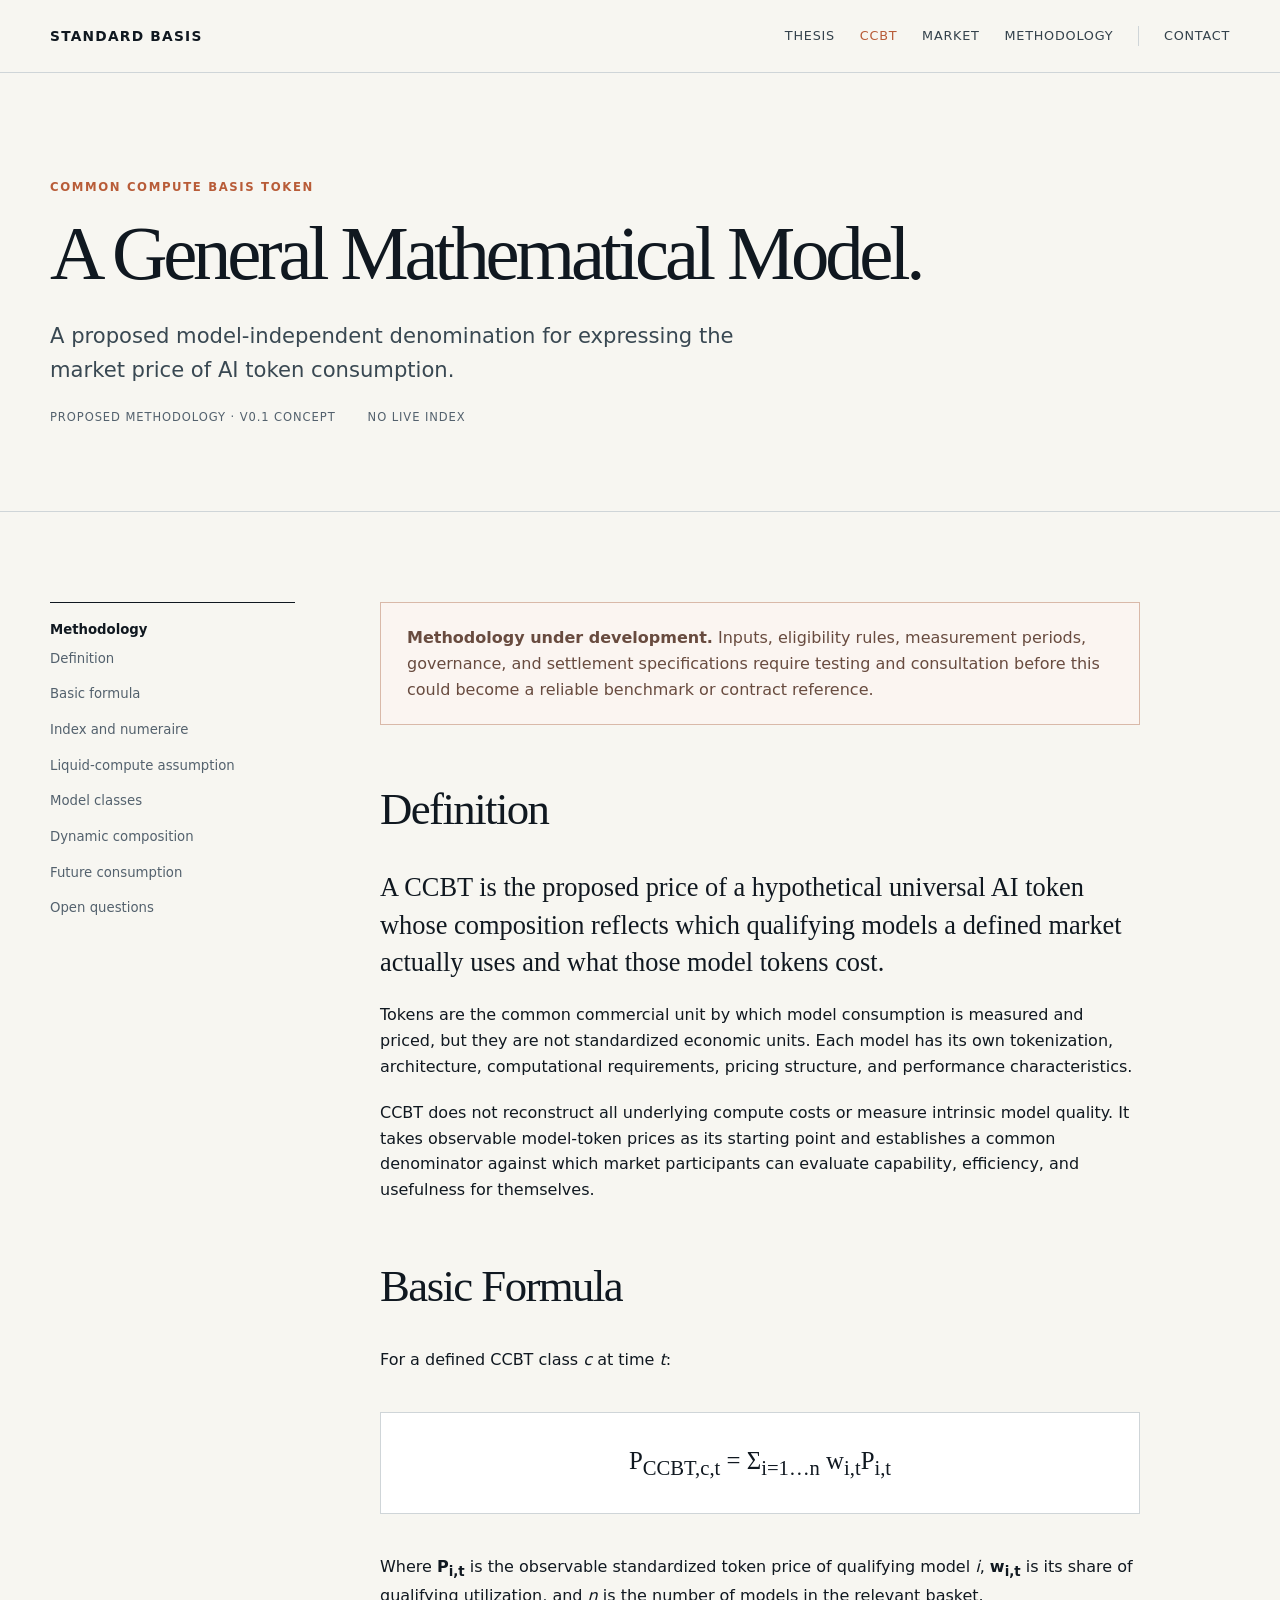
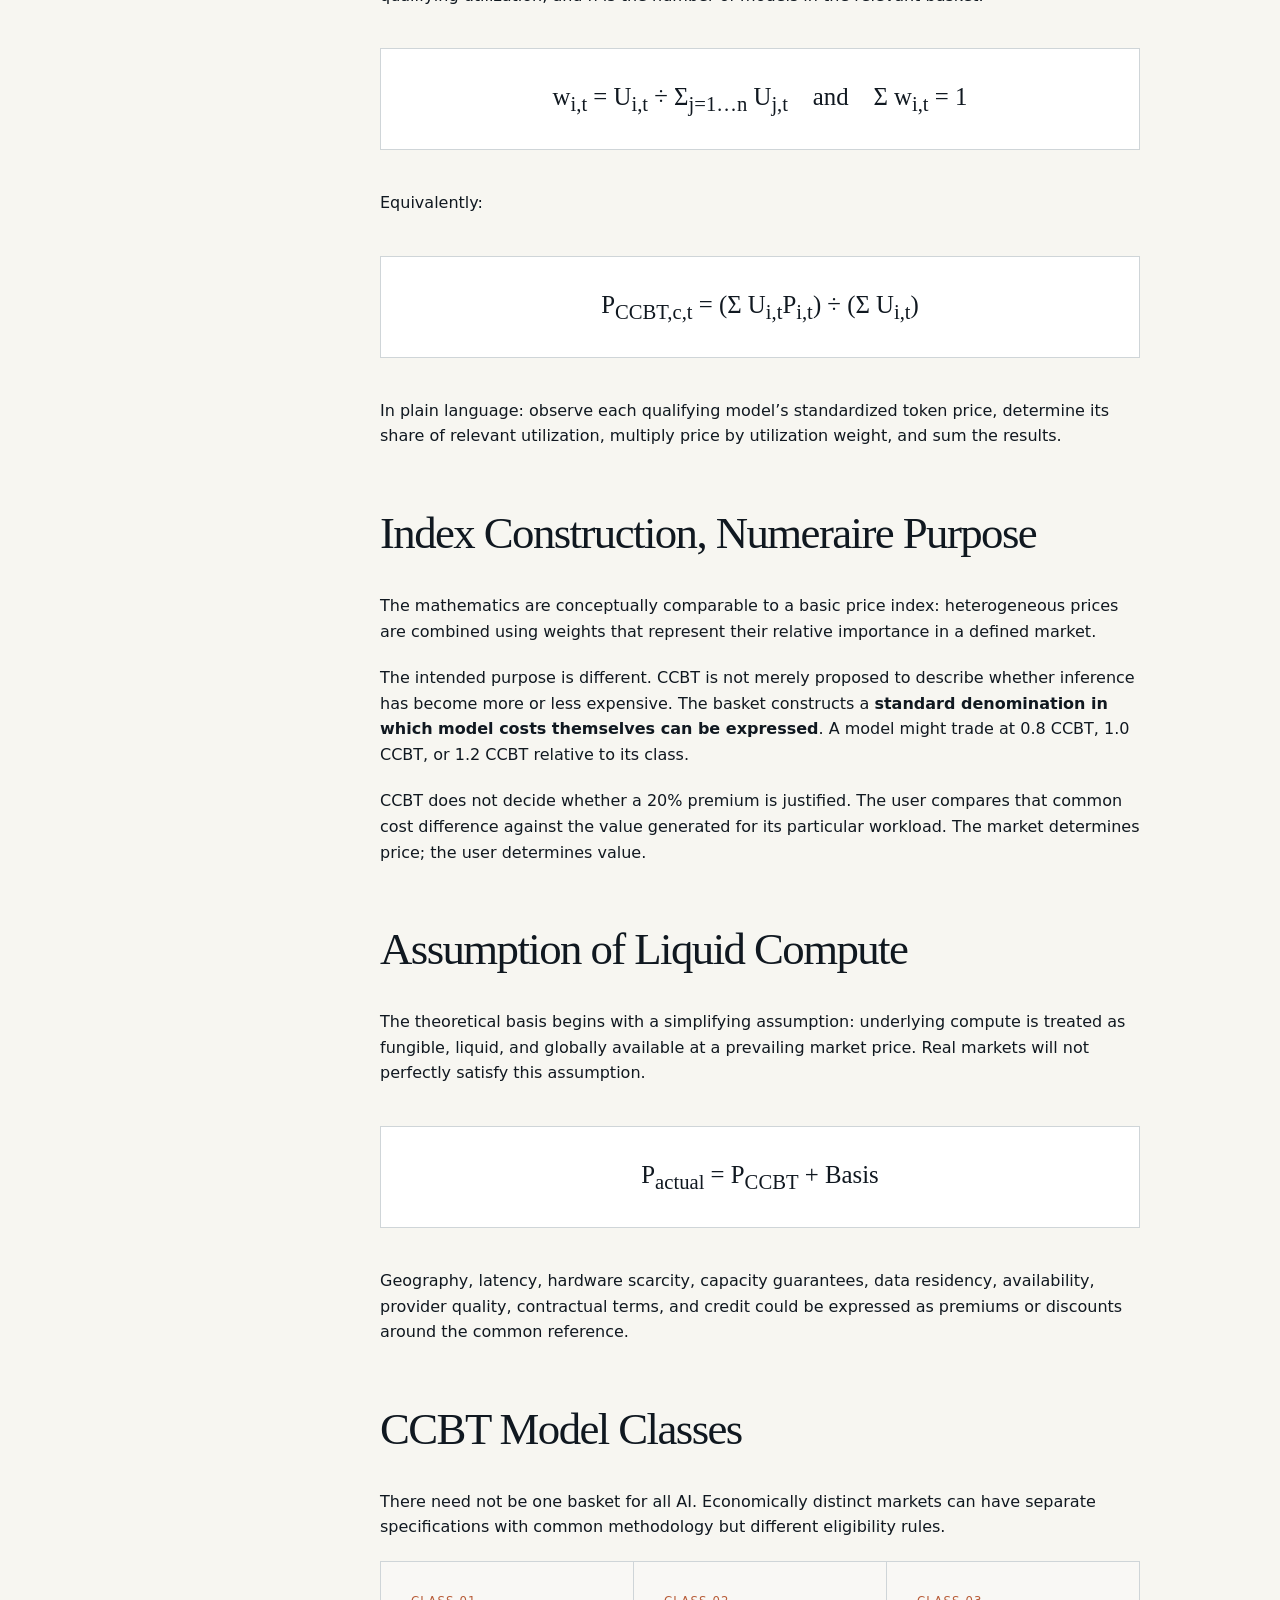
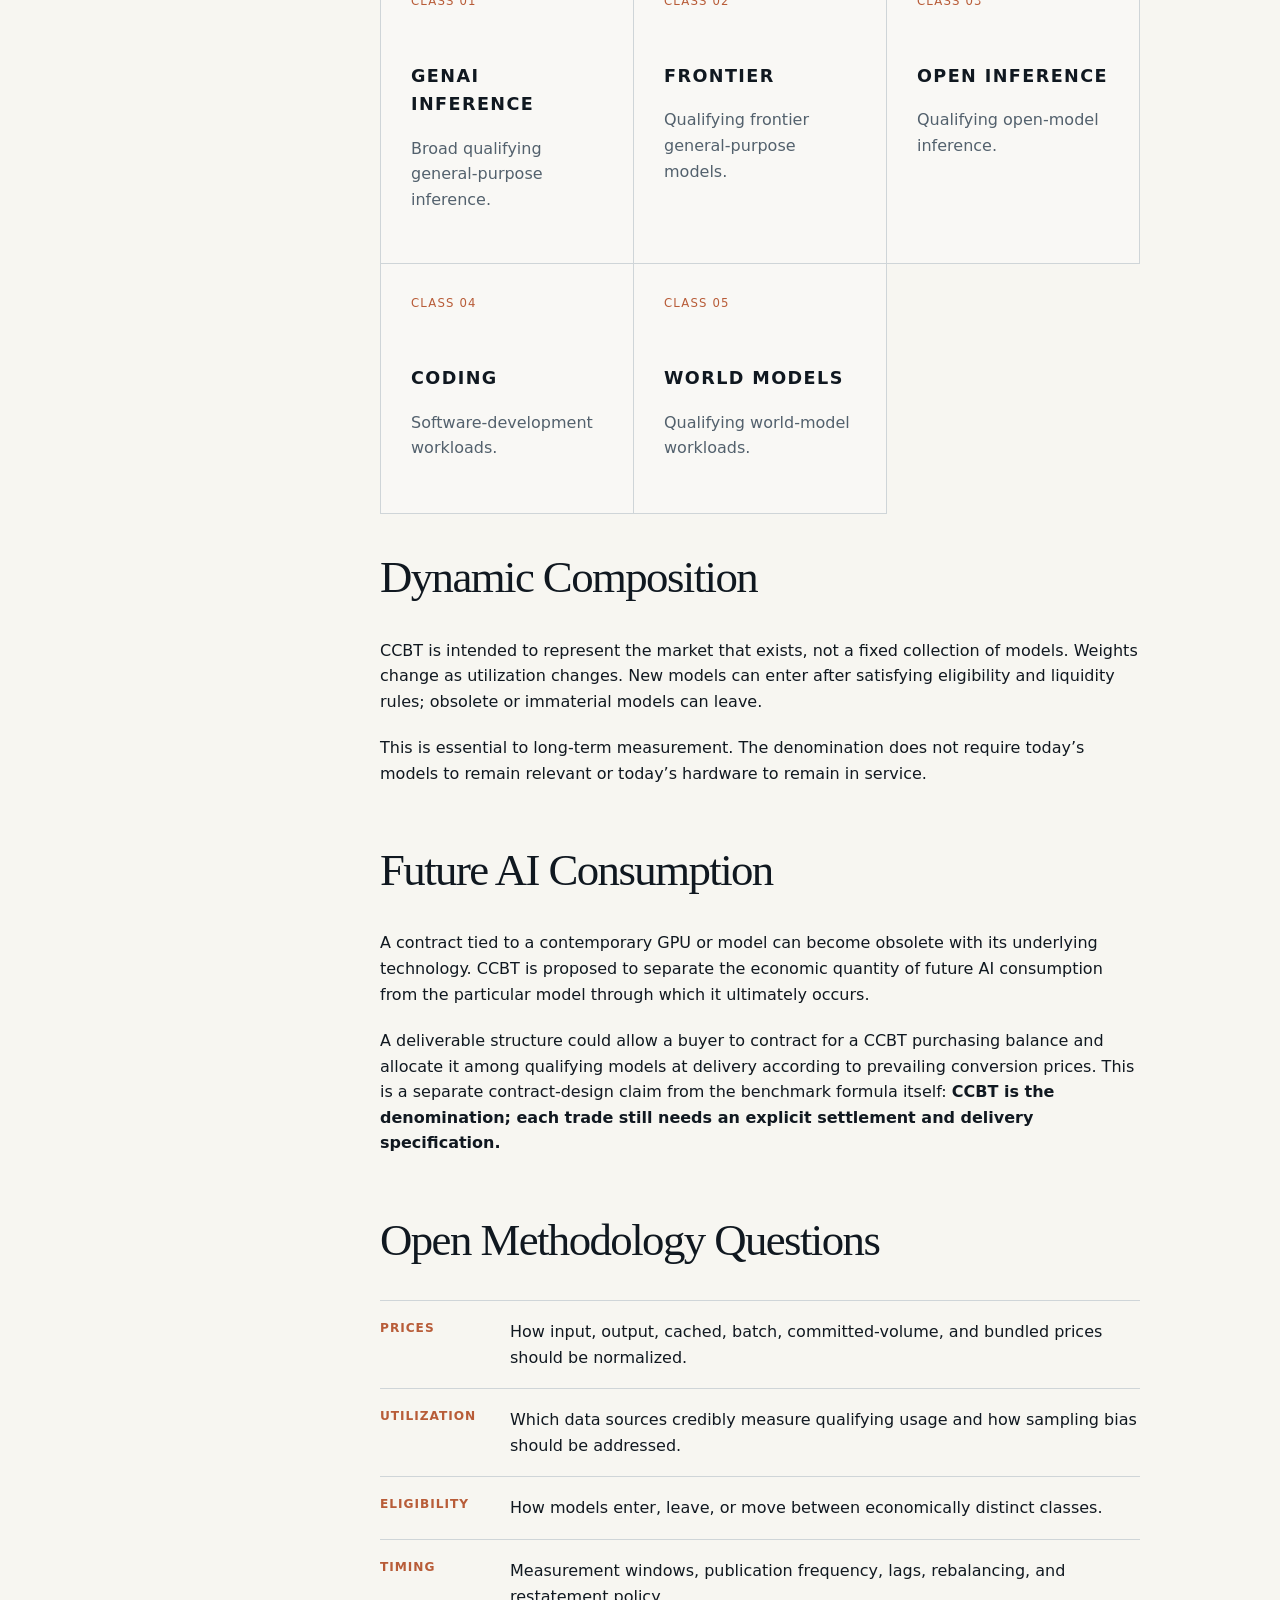
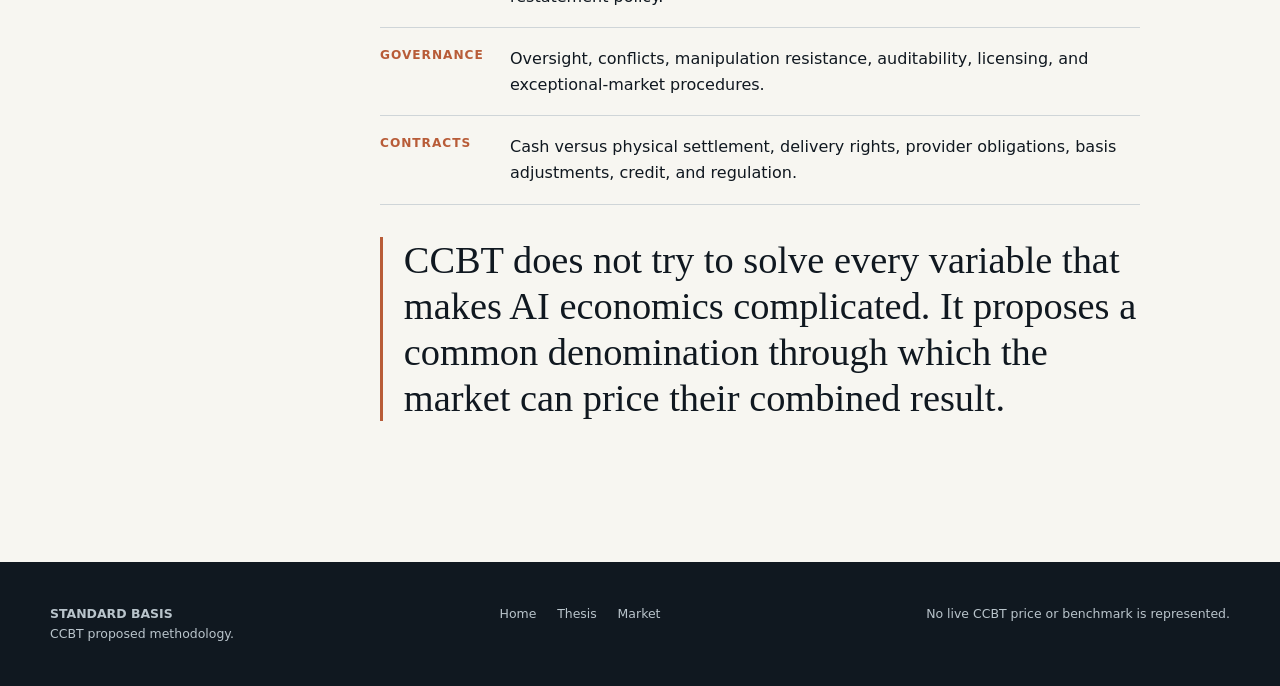
==== ccbt.html @ ce92d778 "Add files via upload" ====
<!doctype html><html lang="en"><head><meta charset="utf-8"><meta name="viewport" content="width=device-width,initial-scale=1"><meta name="description" content="A general mathematical model for the proposed Common Compute Basis Token."><title>CCBT Methodology — Standard Basis</title><link rel="stylesheet" href="styles.css"></head><body>
<a class="skip-link" href="#main">Skip to content</a><header class="site-header"><nav class="shell nav" aria-label="Main navigation"><a class="brand" href="index.html">Standard Basis</a><div class="nav-links"><a href="thesis.html">Thesis</a><a aria-current="page" href="ccbt.html">CCBT</a><a href="market.html">Market</a><a href="#methodology">Methodology</a><a class="nav-contact" href="index.html#contact">Contact</a></div></nav></header>
<main id="main"><header class="page-hero"><div class="shell"><p class="eyebrow">Common Compute Basis Token</p><h1>A General Mathematical Model.</h1><p class="lede">A proposed model-independent denomination for expressing the market price of AI token consumption.</p><div class="page-meta"><span>Proposed methodology · v0.1 concept</span><span>No live index</span></div></div></header>
<div class="shell article-layout"><aside class="toc"><strong>Methodology</strong><a href="#definition">Definition</a><a href="#methodology">Basic formula</a><a href="#index">Index and numeraire</a><a href="#liquid">Liquid-compute assumption</a><a href="#classes">Model classes</a><a href="#composition">Dynamic composition</a><a href="#future">Future consumption</a><a href="#limitations">Open questions</a></aside>
<article class="prose"><p class="notice"><strong>Methodology under development.</strong> Inputs, eligibility rules, measurement periods, governance, and settlement specifications require testing and consultation before this could become a reliable benchmark or contract reference.</p>
<section id="definition"><h2>Definition</h2><p class="lead">A CCBT is the proposed price of a hypothetical universal AI token whose composition reflects which qualifying models a defined market actually uses and what those model tokens cost.</p><p>Tokens are the common commercial unit by which model consumption is measured and priced, but they are not standardized economic units. Each model has its own tokenization, architecture, computational requirements, pricing structure, and performance characteristics.</p><p>CCBT does not reconstruct all underlying compute costs or measure intrinsic model quality. It takes observable model-token prices as its starting point and establishes a common denominator against which market participants can evaluate capability, efficiency, and usefulness for themselves.</p></section>
<section id="methodology"><h2>Basic Formula</h2><p>For a defined CCBT class <em>c</em> at time <em>t</em>:</p><div class="equation">P<sub>CCBT,c,t</sub> = Σ<sub>i=1…n</sub> w<sub>i,t</sub>P<sub>i,t</sub></div><p>Where <strong>P<sub>i,t</sub></strong> is the observable standardized token price of qualifying model <em>i</em>, <strong>w<sub>i,t</sub></strong> is its share of qualifying utilization, and <em>n</em> is the number of models in the relevant basket.</p><div class="equation">w<sub>i,t</sub> = U<sub>i,t</sub> ÷ Σ<sub>j=1…n</sub> U<sub>j,t</sub> &nbsp;&nbsp; and &nbsp;&nbsp; Σ w<sub>i,t</sub> = 1</div><p>Equivalently:</p><div class="equation">P<sub>CCBT,c,t</sub> = (Σ U<sub>i,t</sub>P<sub>i,t</sub>) ÷ (Σ U<sub>i,t</sub>)</div><p>In plain language: observe each qualifying model’s standardized token price, determine its share of relevant utilization, multiply price by utilization weight, and sum the results.</p></section>
<section id="index"><h2>Index Construction, Numeraire Purpose</h2><p>The mathematics are conceptually comparable to a basic price index: heterogeneous prices are combined using weights that represent their relative importance in a defined market.</p><p>The intended purpose is different. CCBT is not merely proposed to describe whether inference has become more or less expensive. The basket constructs a <strong>standard denomination in which model costs themselves can be expressed</strong>. A model might trade at 0.8 CCBT, 1.0 CCBT, or 1.2 CCBT relative to its class.</p><p>CCBT does not decide whether a 20% premium is justified. The user compares that common cost difference against the value generated for its particular workload. The market determines price; the user determines value.</p></section>
<section id="liquid"><h2>Assumption of Liquid Compute</h2><p>The theoretical basis begins with a simplifying assumption: underlying compute is treated as fungible, liquid, and globally available at a prevailing market price. Real markets will not perfectly satisfy this assumption.</p><div class="equation">P<sub>actual</sub> = P<sub>CCBT</sub> + Basis</div><p>Geography, latency, hardware scarcity, capacity guarantees, data residency, availability, provider quality, contractual terms, and credit could be expressed as premiums or discounts around the common reference.</p></section>
<section id="classes"><h2>CCBT Model Classes</h2><p>There need not be one basket for all AI. Economically distinct markets can have separate specifications with common methodology but different eligibility rules.</p><div class="cards"><div class="card"><span class="num">CLASS 01</span><h3>GenAI Inference</h3><p>Broad qualifying general-purpose inference.</p></div><div class="card"><span class="num">CLASS 02</span><h3>Frontier</h3><p>Qualifying frontier general-purpose models.</p></div><div class="card"><span class="num">CLASS 03</span><h3>Open Inference</h3><p>Qualifying open-model inference.</p></div><div class="card"><span class="num">CLASS 04</span><h3>Coding</h3><p>Software-development workloads.</p></div><div class="card"><span class="num">CLASS 05</span><h3>World Models</h3><p>Qualifying world-model workloads.</p></div></div></section>
<section id="composition"><h2>Dynamic Composition</h2><p>CCBT is intended to represent the market that exists, not a fixed collection of models. Weights change as utilization changes. New models can enter after satisfying eligibility and liquidity rules; obsolete or immaterial models can leave.</p><p>This is essential to long-term measurement. The denomination does not require today’s models to remain relevant or today’s hardware to remain in service.</p></section>
<section id="future"><h2>Future AI Consumption</h2><p>A contract tied to a contemporary GPU or model can become obsolete with its underlying technology. CCBT is proposed to separate the economic quantity of future AI consumption from the particular model through which it ultimately occurs.</p><p>A deliverable structure could allow a buyer to contract for a CCBT purchasing balance and allocate it among qualifying models at delivery according to prevailing conversion prices. This is a separate contract-design claim from the benchmark formula itself: <strong>CCBT is the denomination; each trade still needs an explicit settlement and delivery specification.</strong></p></section>
<section id="limitations"><h2>Open Methodology Questions</h2><ul class="principles"><li><b>Prices</b><span>How input, output, cached, batch, committed-volume, and bundled prices should be normalized.</span></li><li><b>Utilization</b><span>Which data sources credibly measure qualifying usage and how sampling bias should be addressed.</span></li><li><b>Eligibility</b><span>How models enter, leave, or move between economically distinct classes.</span></li><li><b>Timing</b><span>Measurement windows, publication frequency, lags, rebalancing, and restatement policy.</span></li><li><b>Governance</b><span>Oversight, conflicts, manipulation resistance, auditability, licensing, and exceptional-market procedures.</span></li><li><b>Contracts</b><span>Cash versus physical settlement, delivery rights, provider obligations, basis adjustments, credit, and regulation.</span></li></ul><p class="pull">CCBT does not try to solve every variable that makes AI economics complicated. It proposes a common denomination through which the market can price their combined result.</p></section></article></div></main>
<footer class="site-footer"><div class="shell footer-grid"><div><strong>STANDARD BASIS</strong><br>CCBT proposed methodology.</div><div class="footer-links"><a href="index.html">Home</a><a href="thesis.html">Thesis</a><a href="market.html">Market</a></div><div>No live CCBT price or benchmark is represented.</div></div></footer></body></html>
---- styles.css ----
:root {
  --ink: #101820;
  --muted: #53616d;
  --paper: #f7f6f1;
  --white: #ffffff;
  --line: #cfd5d8;
  --blue: #173f5f;
  --blue-2: #245a7a;
  --signal: #b85c38;
  --max: 1180px;
  --serif: Georgia, "Times New Roman", serif;
  --sans: Inter, ui-sans-serif, system-ui, -apple-system, BlinkMacSystemFont, "Segoe UI", sans-serif;
}

* { box-sizing: border-box; }
html { scroll-behavior: smooth; }
body {
  margin: 0;
  color: var(--ink);
  background: var(--paper);
  font-family: var(--sans);
  font-size: 16px;
  line-height: 1.6;
  text-rendering: optimizeLegibility;
}
a { color: inherit; }
.skip-link { position: absolute; left: -999px; top: 0; background: var(--ink); color: white; padding: .7rem 1rem; z-index: 100; }
.skip-link:focus { left: 1rem; top: 1rem; }
.shell { width: min(calc(100% - 40px), var(--max)); margin: 0 auto; }
.site-header { position: sticky; top: 0; z-index: 20; background: rgba(247,246,241,.96); border-bottom: 1px solid var(--line); }
.nav { min-height: 72px; display: flex; align-items: center; justify-content: space-between; gap: 28px; }
.brand { text-decoration: none; font-weight: 750; letter-spacing: .09em; font-size: .86rem; text-transform: uppercase; }
.nav-links { display: flex; gap: 1.55rem; align-items: center; font-size: .8rem; letter-spacing: .06em; text-transform: uppercase; }
.nav-links a { text-decoration: none; color: #34424c; }
.nav-links a:hover, .nav-links a[aria-current="page"] { color: var(--signal); }
.nav-contact { border-left: 1px solid var(--line); padding-left: 1.55rem; }

.hero { min-height: 710px; display: grid; align-items: center; border-bottom: 1px solid var(--line); position: relative; overflow: hidden; }
.hero::after { content: ""; position: absolute; inset: 0 0 0 56%; pointer-events: none; opacity: .42; background-image: linear-gradient(var(--line) 1px, transparent 1px), linear-gradient(90deg, var(--line) 1px, transparent 1px); background-size: 56px 56px; mask-image: linear-gradient(90deg, transparent, #000); }
.hero-grid { display: grid; grid-template-columns: 1.35fr .65fr; gap: 70px; position: relative; z-index: 1; }
.eyebrow { color: var(--signal); text-transform: uppercase; letter-spacing: .14em; font-size: .73rem; font-weight: 750; margin: 0 0 1.25rem; }
h1, h2, h3 { margin-top: 0; }
h1 { font-family: var(--serif); font-size: clamp(3.6rem, 7vw, 7.1rem); line-height: .96; letter-spacing: -.055em; max-width: 900px; margin-bottom: 1.8rem; font-weight: 500; }
h2 { font-family: var(--serif); font-size: clamp(2.25rem, 4.2vw, 4.4rem); line-height: 1.03; letter-spacing: -.035em; font-weight: 500; }
h3 { font-size: 1rem; letter-spacing: .02em; }
.lede { font-size: clamp(1.08rem, 1.8vw, 1.32rem); max-width: 690px; color: #394852; }
.hero-aside { align-self: end; border-top: 2px solid var(--ink); padding-top: 1.2rem; margin-bottom: 1.6rem; }
.hero-aside .quote { font-family: var(--serif); font-size: 1.42rem; line-height: 1.35; }
.status { display: inline-flex; gap: .55rem; align-items: center; margin-top: 1.5rem; font-size: .72rem; text-transform: uppercase; letter-spacing: .1em; color: var(--muted); }
.status::before { content: ""; width: 7px; height: 7px; background: var(--signal); border-radius: 50%; }
.actions { display: flex; flex-wrap: wrap; gap: .8rem; margin-top: 2.2rem; }
.button { display: inline-flex; align-items: center; justify-content: center; min-height: 46px; padding: .65rem 1.05rem; background: var(--ink); color: #fff; border: 1px solid var(--ink); text-decoration: none; font-size: .77rem; text-transform: uppercase; letter-spacing: .09em; font-weight: 700; }
.button.secondary { color: var(--ink); background: transparent; }
.button:hover { background: var(--signal); border-color: var(--signal); color: #fff; }

.section { padding: 110px 0; border-bottom: 1px solid var(--line); }
.section.dark { background: var(--ink); color: #eef1f2; }
.section.blue { background: var(--blue); color: #f1f4f5; }
.section-head { display: grid; grid-template-columns: 1fr 2fr; gap: 72px; margin-bottom: 70px; }
.section-number { font-size: .72rem; letter-spacing: .12em; text-transform: uppercase; color: var(--signal); border-top: 1px solid currentColor; padding-top: .8rem; }
.section-copy { max-width: 770px; }
.section-copy p:first-of-type { font-size: 1.18rem; }
.muted { color: var(--muted); }
.dark .muted, .blue .muted { color: #b9c4cb; }
.pull { font-family: var(--serif); font-size: clamp(1.7rem, 3vw, 2.7rem); line-height: 1.2; margin: 2.5rem 0 0; padding-left: 1.3rem; border-left: 3px solid var(--signal); }
.cards { display: grid; grid-template-columns: repeat(3, 1fr); border-top: 1px solid var(--line); border-left: 1px solid var(--line); }
.card { min-height: 250px; padding: 30px; border-right: 1px solid var(--line); border-bottom: 1px solid var(--line); background: rgba(255,255,255,.24); }
.card .num { display: block; color: var(--signal); font-size: .73rem; letter-spacing: .1em; margin-bottom: 3.2rem; }
.card p { color: var(--muted); }
.dark .card p, .blue .card p { color: #bac5cb; }
.definition { display: grid; grid-template-columns: 1fr 1fr; gap: 40px; }
.formula { border: 1px solid var(--line); padding: 35px; background: var(--white); color: var(--ink); }
.formula-main { font-family: var(--serif); font-size: clamp(1.7rem, 3vw, 2.6rem); white-space: nowrap; }
.formula small { display: block; color: var(--muted); margin-top: 1rem; }
.not-list { display: grid; gap: 1px; background: var(--line); border: 1px solid var(--line); }
.not-list div { background: var(--paper); padding: 22px 26px; font-family: var(--serif); font-size: 1.35rem; }

.market-map { display: grid; grid-template-columns: 1fr auto 1fr auto 1fr; align-items: stretch; margin-top: 50px; }
.market-node { border: 1px solid #637681; padding: 34px 26px; min-height: 190px; }
.market-node.center { background: #fff; color: var(--ink); border-color: #fff; }
.arrow { align-self: center; padding: 0 18px; color: var(--signal); font-size: 1.7rem; }
.contract { display: grid; grid-template-columns: 1fr 1fr; border: 1px solid var(--line); background: var(--white); }
.contract > div { padding: clamp(30px, 5vw, 60px); }
.contract > div + div { border-left: 1px solid var(--line); }
.contract-label { font-size: .72rem; text-transform: uppercase; letter-spacing: .13em; color: var(--signal); }
.ticket { margin-top: 38px; border-top: 2px solid var(--ink); border-bottom: 1px solid var(--line); padding: 20px 0; }
.ticket strong { display: block; font-family: var(--serif); font-size: clamp(2rem, 4vw, 4rem); line-height: 1; font-weight: 500; }
.choice-grid { display: grid; grid-template-columns: repeat(2, 1fr); gap: 1px; background: var(--line); border: 1px solid var(--line); margin-top: 38px; }
.choice-grid span { background: var(--paper); padding: 18px; }

.flywheel { display: grid; grid-template-columns: repeat(5, 1fr); border-top: 1px solid var(--line); border-bottom: 1px solid var(--line); }
.flywheel-step { position: relative; padding: 30px 24px; min-height: 185px; border-right: 1px solid var(--line); }
.flywheel-step:last-child { border-right: 0; }
.flywheel-step:not(:last-child)::after { content: "→"; position: absolute; right: -10px; top: 28px; color: var(--signal); background: var(--paper); padding: 0 4px; z-index: 2; }
.flywheel-step b { display: block; margin-bottom: 1rem; }
.flywheel-step span { color: var(--muted); font-size: .9rem; }
.roadmap { display: grid; grid-template-columns: repeat(5, 1fr); counter-reset: steps; margin-top: 55px; }
.roadmap > div { counter-increment: steps; border-top: 2px solid #748995; padding: 24px 22px 0 0; position: relative; }
.roadmap > div::before { content: "0" counter(steps); position: absolute; right: 16px; top: 22px; color: #85969f; font-size: .72rem; }
.roadmap > div:not(:last-child)::after { content: ""; position: absolute; right: 0; top: -5px; width: 9px; height: 9px; border-radius: 50%; background: var(--signal); }
.roadmap p { color: #bac5cb; font-size: .9rem; padding-right: 18px; }

.page-hero { padding: 105px 0 85px; border-bottom: 1px solid var(--line); }
.page-hero h1 { font-size: clamp(3.4rem, 6vw, 6.2rem); max-width: 1000px; }
.page-meta { display: flex; flex-wrap: wrap; gap: 1rem 2rem; color: var(--muted); text-transform: uppercase; letter-spacing: .08em; font-size: .72rem; }
.article-layout { display: grid; grid-template-columns: 245px minmax(0, 760px); gap: 85px; padding: 90px 0 120px; }
.toc { position: sticky; top: 110px; align-self: start; border-top: 1px solid var(--ink); padding-top: 1rem; font-size: .83rem; }
.toc a { display: block; text-decoration: none; color: var(--muted); padding: .45rem 0; }
.toc a:hover { color: var(--signal); }
.prose h2 { font-size: clamp(2rem, 3.5vw, 3.1rem); padding-top: 40px; }
.prose h3 { margin-top: 2.5rem; font-size: 1.1rem; text-transform: uppercase; letter-spacing: .08em; }
.prose p { margin: 0 0 1.3rem; }
.prose .lead { font-family: var(--serif); font-size: 1.65rem; line-height: 1.42; }
.prose .equation { overflow-x: auto; margin: 2.5rem 0; padding: 28px; border: 1px solid var(--line); background: var(--white); text-align: center; font-family: var(--serif); font-size: 1.55rem; }
.principles { list-style: none; margin: 2rem 0; padding: 0; border-top: 1px solid var(--line); }
.principles li { display: grid; grid-template-columns: 110px 1fr; gap: 20px; padding: 18px 0; border-bottom: 1px solid var(--line); }
.principles b { color: var(--signal); text-transform: uppercase; letter-spacing: .08em; font-size: .76rem; }
.notice { border: 1px solid #d9b9a9; background: #fbf5f1; padding: 22px 26px; color: #684b3f; }

.cta { padding: 110px 0; background: var(--white); }
.cta-grid { display: grid; grid-template-columns: 2fr 1fr; gap: 80px; align-items: end; }
.site-footer { padding: 42px 0; background: var(--ink); color: #b9c4cb; font-size: .78rem; }
.footer-grid { display: flex; justify-content: space-between; gap: 30px; flex-wrap: wrap; }
.footer-links { display: flex; gap: 1.3rem; flex-wrap: wrap; }
.footer-links a { text-decoration: none; }

@media (max-width: 900px) {
  .nav { align-items: flex-start; padding: 20px 0; }
  .nav-links { justify-content: flex-end; flex-wrap: wrap; gap: .7rem 1rem; }
  .hero { min-height: 620px; }
  .hero-grid, .section-head, .definition, .cta-grid { grid-template-columns: 1fr; gap: 35px; }
  .hero-aside { max-width: 600px; }
  .cards { grid-template-columns: 1fr 1fr; }
  .market-map { grid-template-columns: 1fr; }
  .arrow { transform: rotate(90deg); justify-self: center; }
  .flywheel { grid-template-columns: 1fr; }
  .flywheel-step { min-height: 0; border-right: 0; border-bottom: 1px solid var(--line); }
  .flywheel-step:not(:last-child)::after { content: "↓"; right: 24px; top: auto; bottom: -15px; }
  .roadmap { grid-template-columns: 1fr; }
  .roadmap > div { padding: 20px 0; border-top: 1px solid #748995; }
  .roadmap > div::after { display: none; }
  .article-layout { grid-template-columns: 1fr; gap: 40px; }
  .toc { position: static; }
}

@media (max-width: 620px) {
  .shell { width: min(calc(100% - 28px), var(--max)); }
  .site-header { position: static; }
  .nav { display: block; }
  .nav-links { margin-top: 18px; justify-content: flex-start; }
  .nav-contact { border-left: 0; padding-left: 0; }
  .hero { min-height: auto; padding: 88px 0; }
  h1 { font-size: clamp(3rem, 15vw, 4.2rem); }
  .section { padding: 78px 0; }
  .cards { grid-template-columns: 1fr; }
  .contract { grid-template-columns: 1fr; }
  .contract > div + div { border-left: 0; border-top: 1px solid var(--line); }
  .formula-main { font-size: 1.35rem; }
  .page-hero { padding: 75px 0 60px; }
  .article-layout { padding-top: 55px; }
  .principles li { grid-template-columns: 1fr; gap: 5px; }
}

@media (prefers-reduced-motion: reduce) { html { scroll-behavior: auto; } }
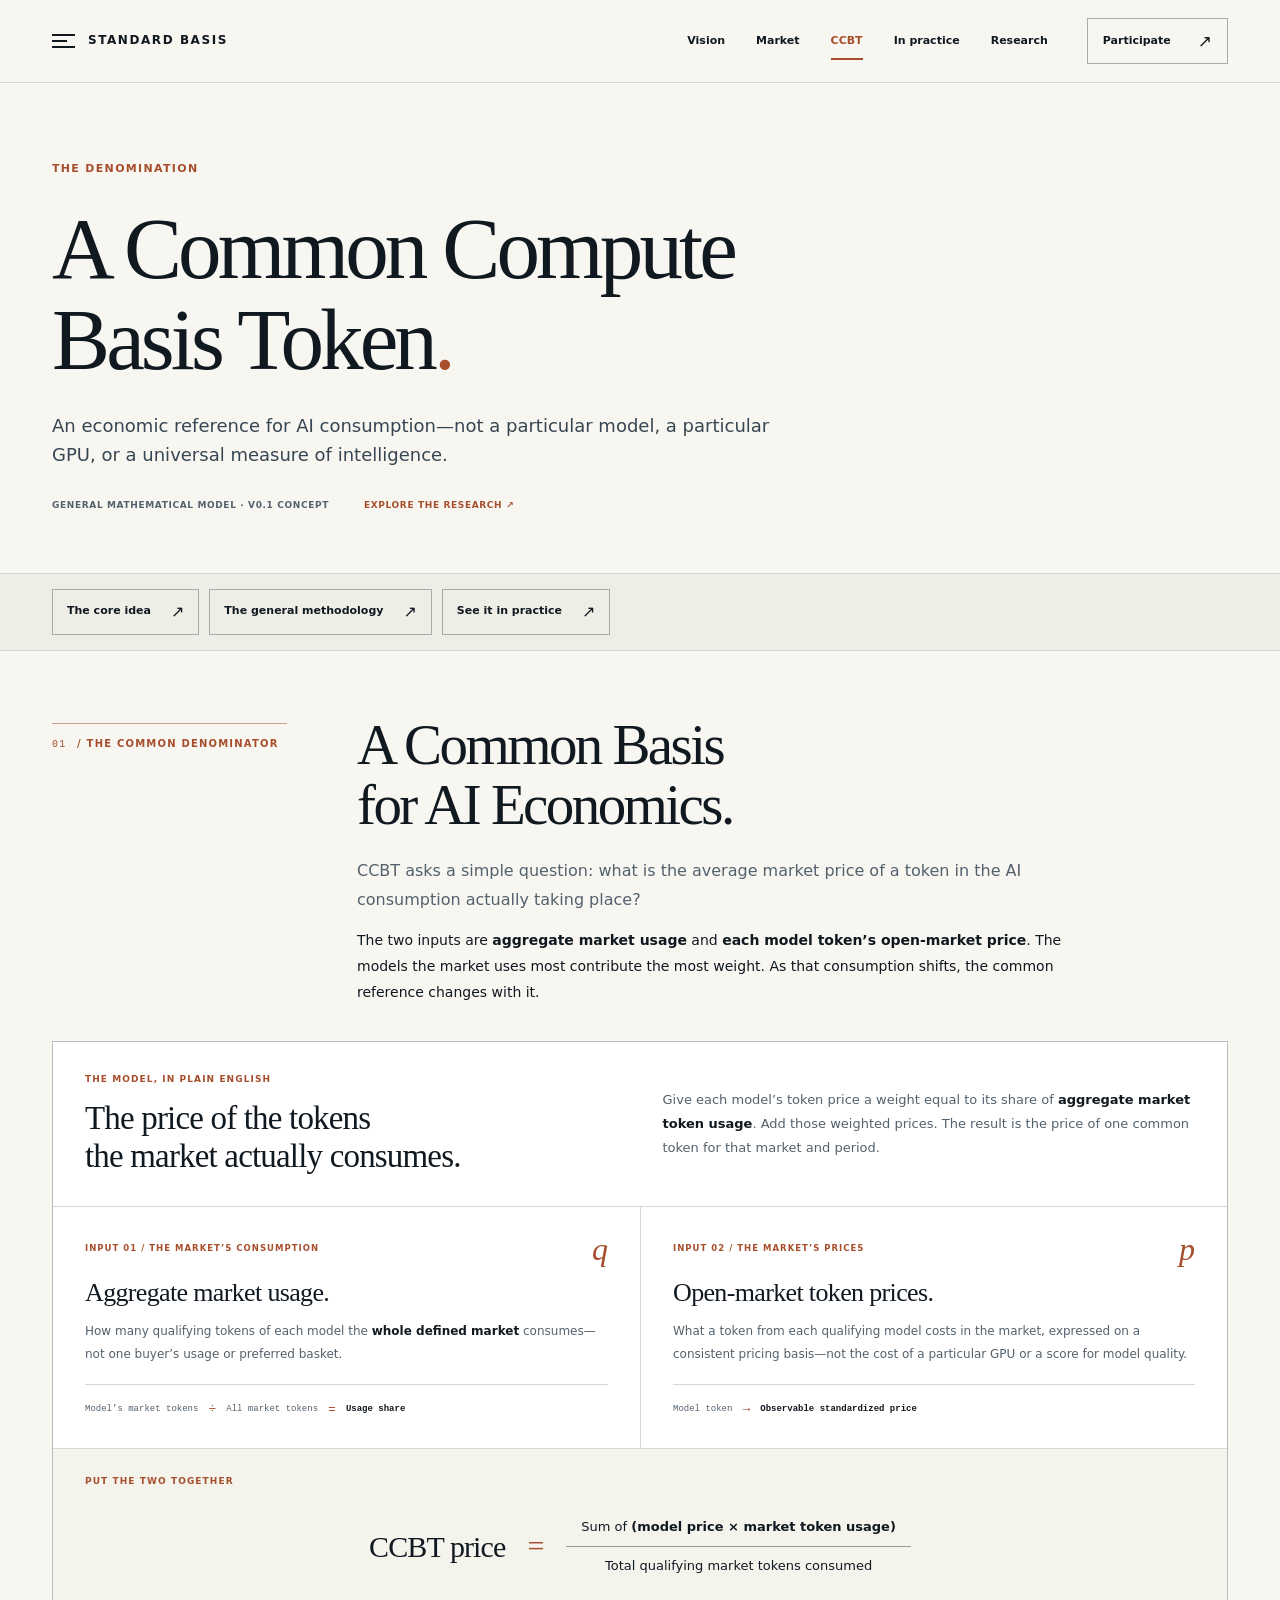
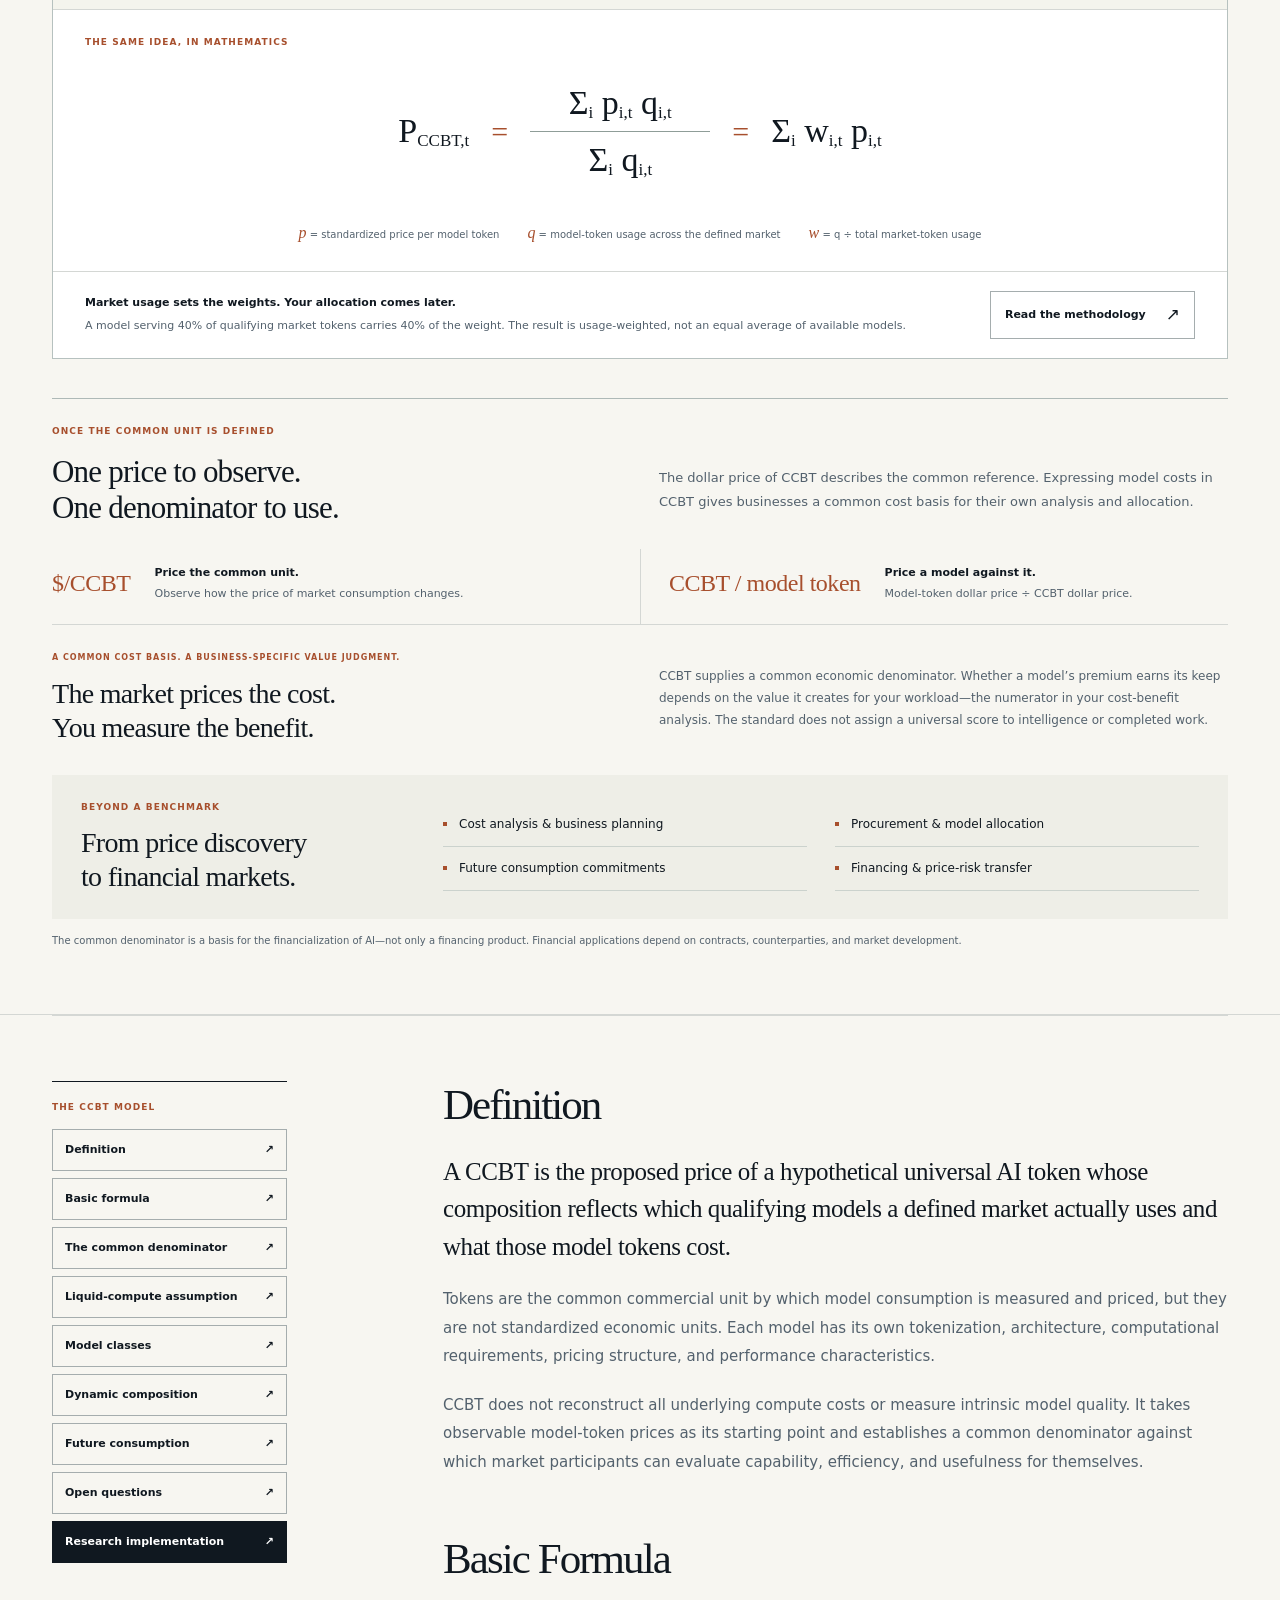
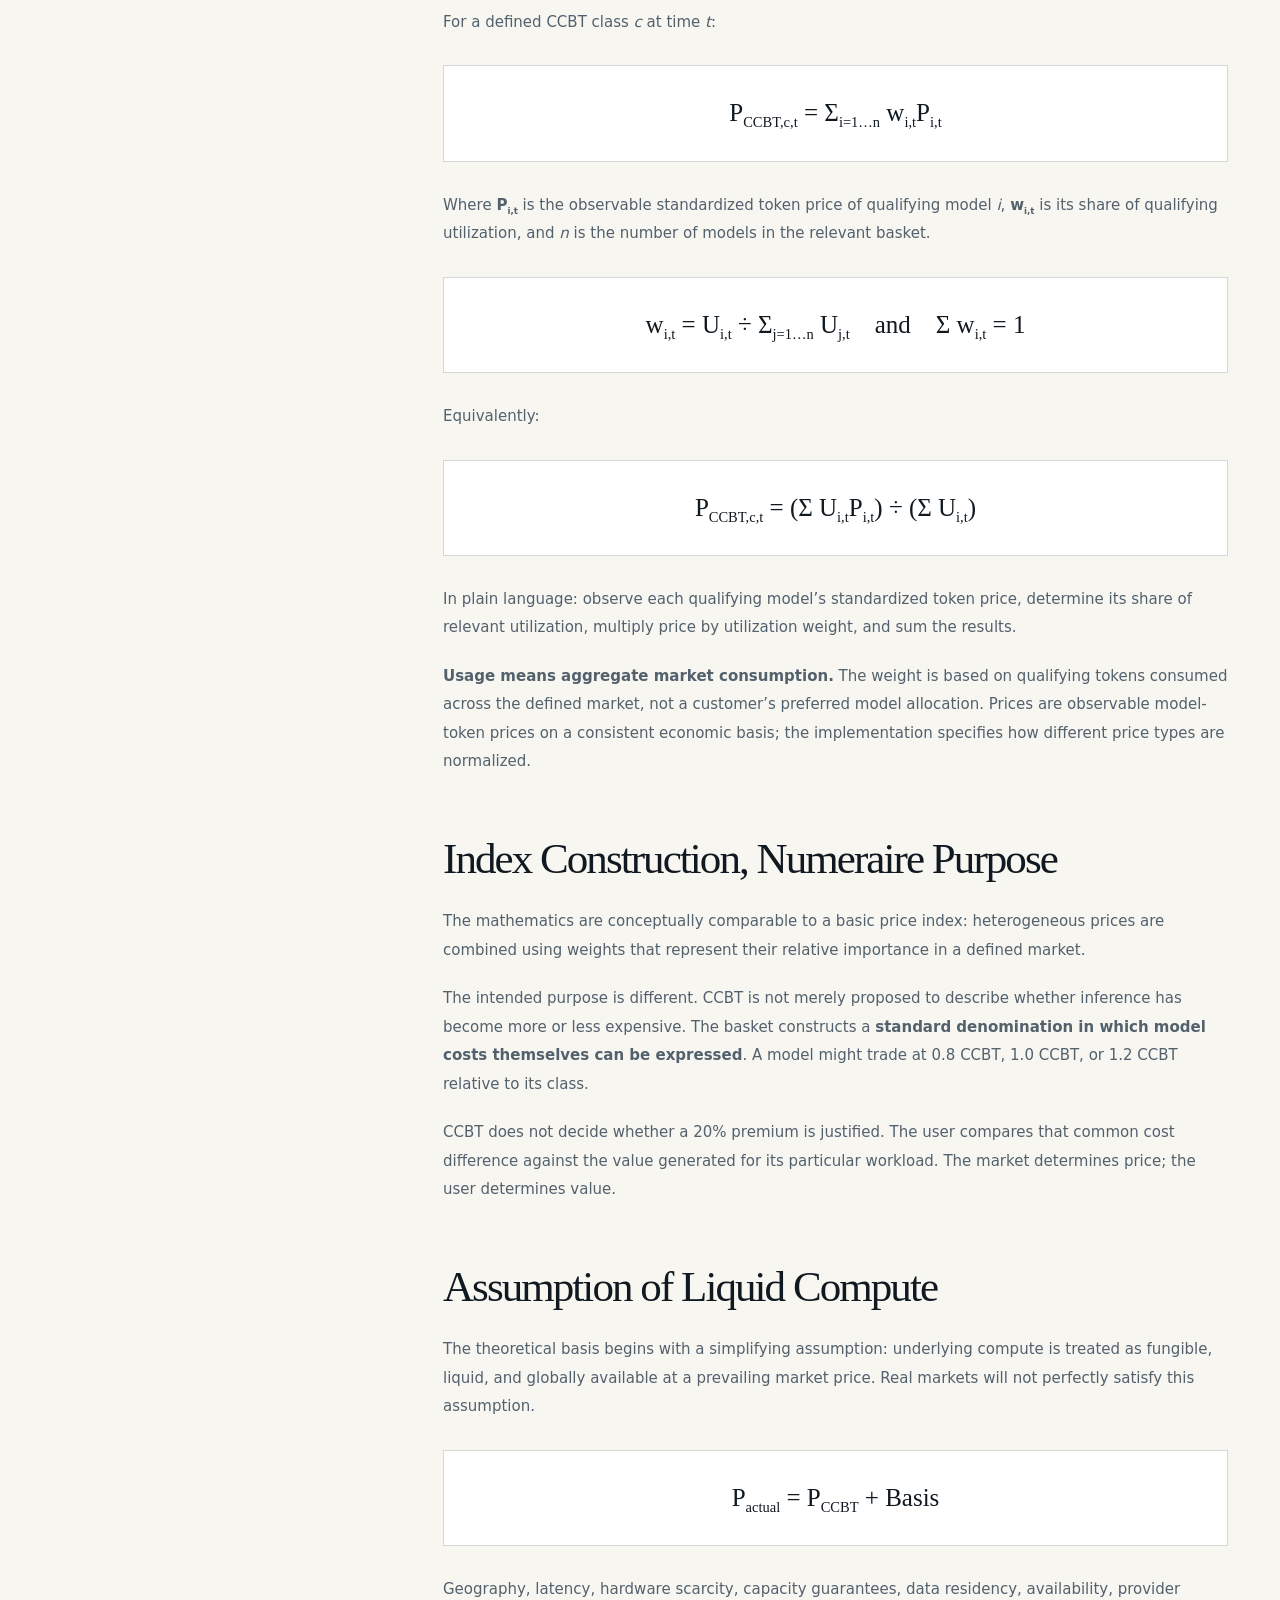
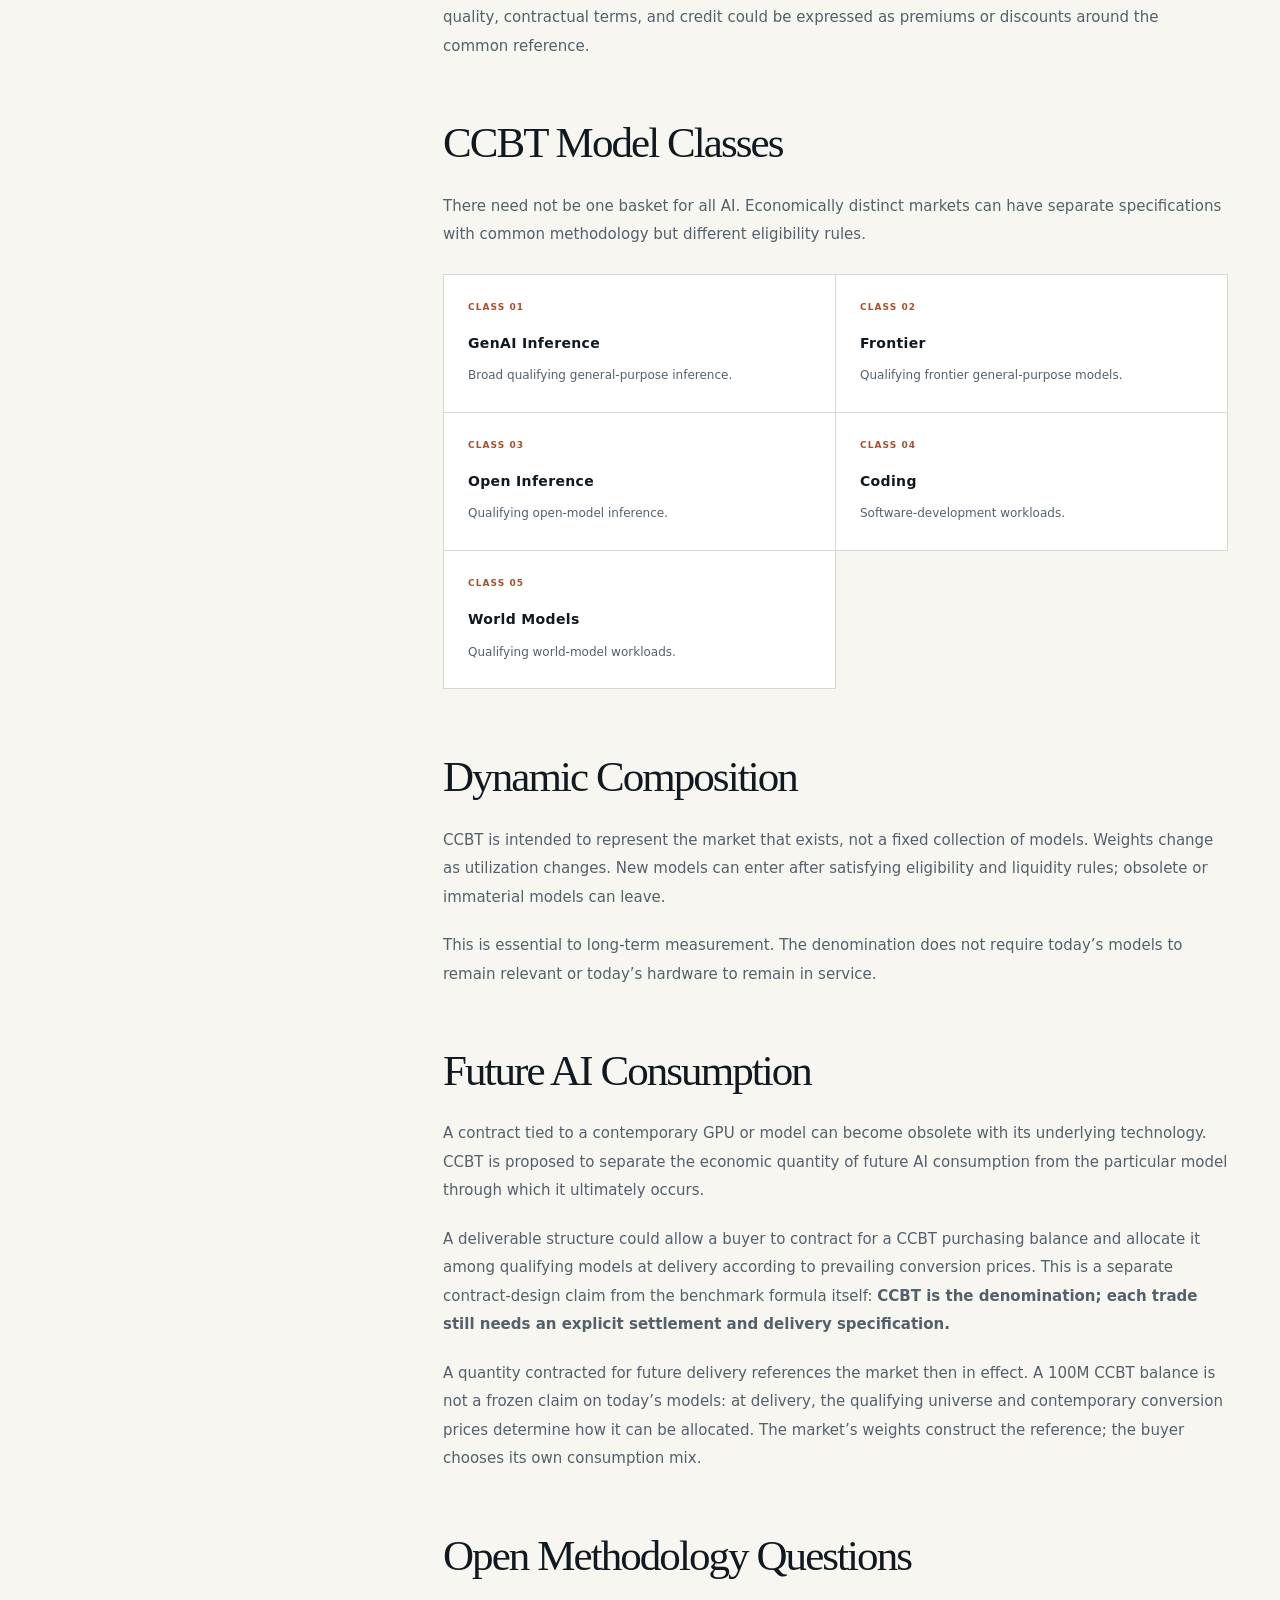
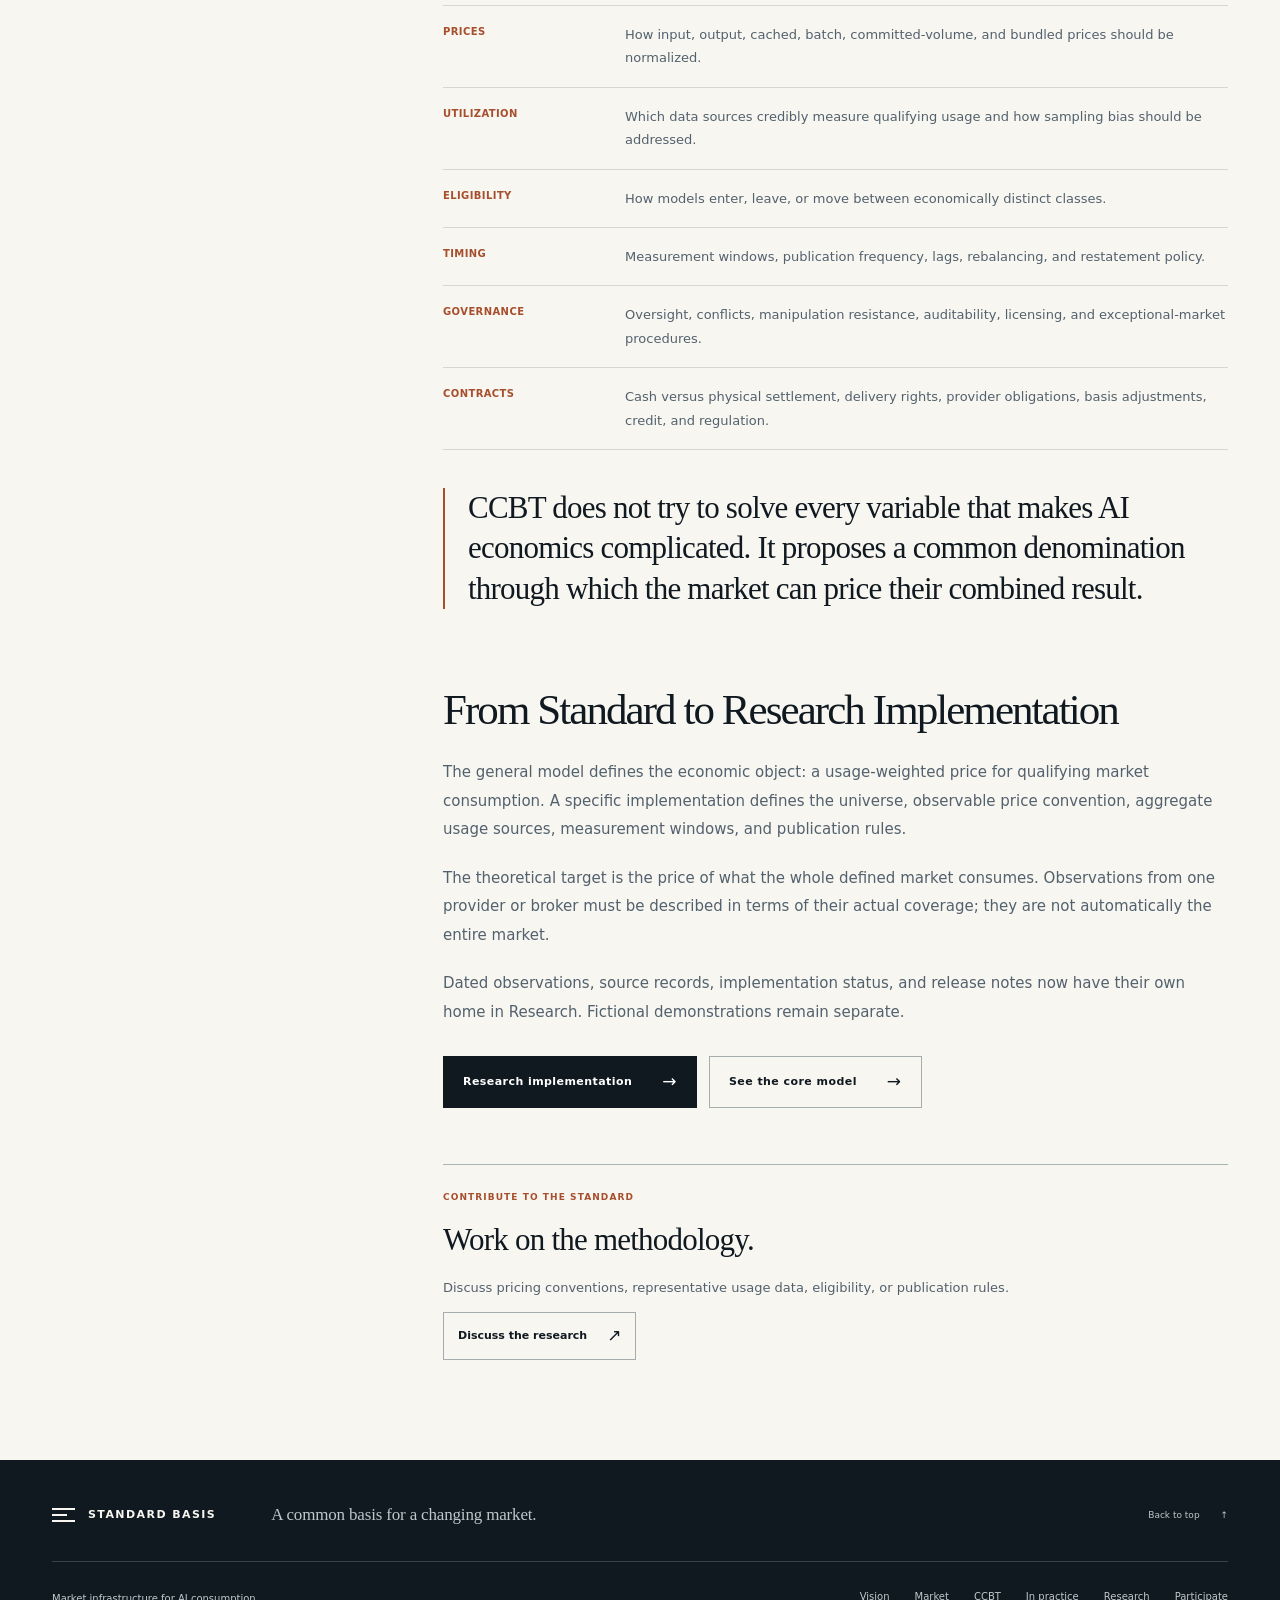
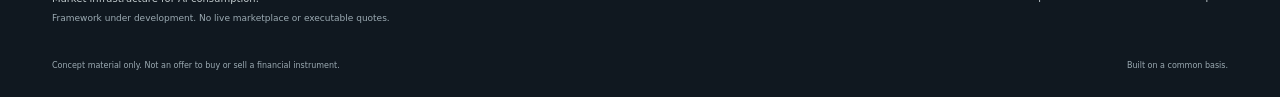
==== commit 99fd77ce: "Add files via upload" ====
--- a/ccbt.html
+++ b/ccbt.html
@@ -1,15 +1,54 @@
-<!doctype html><html lang="en"><head><meta charset="utf-8"><meta name="viewport" content="width=device-width,initial-scale=1"><meta name="description" content="A general mathematical model for the proposed Common Compute Basis Token."><title>CCBT Methodology — Standard Basis</title><link rel="stylesheet" href="styles.css"></head><body>
-<a class="skip-link" href="#main">Skip to content</a><header class="site-header"><nav class="shell nav" aria-label="Main navigation"><a class="brand" href="index.html">Standard Basis</a><div class="nav-links"><a href="thesis.html">Thesis</a><a aria-current="page" href="ccbt.html">CCBT</a><a href="market.html">Market</a><a href="#methodology">Methodology</a><a class="nav-contact" href="index.html#contact">Contact</a></div></nav></header>
-<main id="main"><header class="page-hero"><div class="shell"><p class="eyebrow">Common Compute Basis Token</p><h1>A General Mathematical Model.</h1><p class="lede">A proposed model-independent denomination for expressing the market price of AI token consumption.</p><div class="page-meta"><span>Proposed methodology · v0.1 concept</span><span>No live index</span></div></div></header>
-<div class="shell article-layout"><aside class="toc"><strong>Methodology</strong><a href="#definition">Definition</a><a href="#methodology">Basic formula</a><a href="#index">Index and numeraire</a><a href="#liquid">Liquid-compute assumption</a><a href="#classes">Model classes</a><a href="#composition">Dynamic composition</a><a href="#future">Future consumption</a><a href="#limitations">Open questions</a></aside>
-<article class="prose"><p class="notice"><strong>Methodology under development.</strong> Inputs, eligibility rules, measurement periods, governance, and settlement specifications require testing and consultation before this could become a reliable benchmark or contract reference.</p>
+<!DOCTYPE html>
+
+<html lang="en">
+<head>
+<meta charset="utf-8"/>
+<meta content="width=device-width, initial-scale=1" name="viewport"/>
+<meta content="The general CCBT model: standardized model-token prices weighted by qualifying usage, with a separate specification for each research implementation." name="description"/>
+<meta content="#101820" name="theme-color"/>
+<meta content="website" property="og:type"/>
+<meta content="CCBT — A Common Compute Basis Token" property="og:title"/>
+<meta content="The general CCBT model: standardized model-token prices weighted by qualifying usage, with a separate specification for each research implementation." property="og:description"/>
+<title>CCBT — A Common Compute Basis Token</title>
+<link href="favicon.svg" rel="icon" type="image/svg+xml"/>
+<link href="styles.css" rel="stylesheet"/><link href="home.css" rel="stylesheet"/>
+<script defer="" src="site-config.js"></script>
+<script defer="" src="site.js"></script>
+<link href="narrative.css" rel="stylesheet"/><link href="refinement.css" rel="stylesheet"/></head>
+<body class="sb-site" data-page="ccbt">
+<a class="skip-link" href="#main">Skip to content</a>
+<header class="site-header"><nav aria-label="Main navigation" class="shell nav">
+<a class="brand" href="index.html"><span aria-hidden="true" class="brand-symbol"><i></i><i></i><i></i></span><span>Standard Basis</span></a>
+<button aria-controls="nav-links" aria-expanded="false" class="nav-toggle" hidden="" type="button">Menu <span aria-hidden="true">+</span></button>
+<div class="nav-links" id="nav-links"><a href="vision.html">Vision</a><a href="market.html">Market</a><a aria-current="page" href="ccbt.html">CCBT</a><a href="benchmark.html">In practice</a><a href="research.html">Research</a><a class="nav-participate" href="participate.html">Participate <span aria-hidden="true">↗</span></a></div>
+</nav></header>
+<main id="main"><header class="page-hero"><div class="shell"><p class="eyebrow">The denomination</p><h1>A Common Compute<br/> Basis Token<span class="accent">.</span></h1><p class="lede">An economic reference for AI consumption—not a particular model, a particular GPU, or a universal measure of intelligence.</p><div class="page-meta"><span>General mathematical model · v0.1 concept</span><a href="research.html">Explore the research <span aria-hidden="true">↗</span></a></div></div></header><nav aria-label="CCBT sections" class="lab-section-nav"><div class="shell"><a class="text-link jump-link" href="#overview">The core idea <span aria-hidden="true">↗</span></a><a class="text-link jump-link" href="#methodology">The general methodology <span aria-hidden="true">↗</span></a><a class="text-link jump-link" href="benchmark.html">See it in practice <span aria-hidden="true">↗</span></a></div></nav><section aria-labelledby="financialization-heading" class="section home-financialization common-basis-section" id="overview"><div class="shell"><div class="section-heading"><p class="section-label"><span>01</span> / The common denominator</p><div><h2 id="financialization-heading">A Common Basis<br/> for AI Economics.</h2><p class="section-intro">CCBT asks a simple question: what is the average market price of a token in the AI consumption actually taking place?</p><p class="financialization-explainer">The two inputs are <strong>aggregate market usage</strong> and <strong>each model token’s open-market price</strong>. The models the market uses most contribute the most weight. As that consumption shifts, the common reference changes with it.</p></div></div><div aria-labelledby="home-math-title" class="core-math">
+<div class="core-math-intro"><div><span class="micro-label">The model, in plain English</span><h3 id="home-math-title">The price of the tokens<br/> the market actually consumes.</h3></div><p>Give each model’s token price a weight equal to its share of <strong>aggregate market token usage</strong>. Add those weighted prices. The result is the price of one common token for that market and period.</p></div>
+<div class="core-inputs">
+<div class="core-input"><div class="core-input-heading"><span class="micro-label">Input 01 / The market’s consumption</span><span aria-hidden="true" class="core-symbol">q</span></div><h4>Aggregate market usage.</h4><p>How many qualifying tokens of each model the <strong>whole defined market</strong> consumes—not one buyer’s usage or preferred basket.</p><div class="core-input-rule"><span>Model’s market tokens</span><span aria-hidden="true">÷</span><span>All market tokens</span><span aria-hidden="true">=</span><strong>Usage share</strong></div></div>
+<div class="core-input"><div class="core-input-heading"><span class="micro-label">Input 02 / The market’s prices</span><span aria-hidden="true" class="core-symbol">p</span></div><h4>Open-market token prices.</h4><p>What a token from each qualifying model costs in the market, expressed on a consistent pricing basis—not the cost of a particular GPU or a score for model quality.</p><div class="core-input-rule"><span>Model token</span><span aria-hidden="true">→</span><strong>Observable standardized price</strong></div></div>
+</div>
+<div class="core-english-equation"><span class="micro-label">Put the two together</span><p><strong>CCBT price</strong><span aria-hidden="true" class="core-equals">=</span><span class="core-word-fraction"><span>Sum of <b>(model price × market token usage)</b></span><span>Total qualifying market tokens consumed</span></span></p></div>
+<div class="core-formal"><span class="micro-label">The same idea, in mathematics</span><div aria-label="The CCBT price at time t equals the sum of each model price times its market token usage, divided by total market token usage. Equivalently, the sum of usage weight times model price." class="core-equation" role="math"><span>P<sub>CCBT,t</sub></span><span class="core-equals">=</span><span class="core-fraction"><span>Σ<sub>i</sub> p<sub>i,t</sub> q<sub>i,t</sub></span><span>Σ<sub>i</sub> q<sub>i,t</sub></span></span><span class="core-weighted-equal"><span class="core-equals">=</span><span>Σ<sub>i</sub> w<sub>i,t</sub> p<sub>i,t</sub></span></span></div><div class="core-math-key"><span><b>p</b> = standardized price per model token</span><span><b>q</b> = model-token usage across the defined market</span><span><b>w</b> = q ÷ total market-token usage</span></div></div>
+<div class="core-math-foot"><p><strong>Market usage sets the weights. Your allocation comes later.</strong> A model serving 40% of qualifying market tokens carries 40% of the weight. The result is usage-weighted, not an equal average of available models.</p><a class="text-link jump-link" href="ccbt.html#methodology">Read the methodology <span aria-hidden="true">↗</span></a></div>
+</div>
+<div class="basis-use-intro"><span class="micro-label">Once the common unit is defined</span><h3>One price to observe.<br/> One denominator to use.</h3><p>The dollar price of CCBT describes the common reference. Expressing model costs in CCBT gives businesses a common cost basis for their own analysis and allocation.</p></div>
+<div class="denomination-readings"><div><span class="reading-formula">$/CCBT</span><span><strong>Price the common unit.</strong><small>Observe how the price of market consumption changes.</small></span></div><div><span class="reading-formula">CCBT / model token</span><span><strong>Price a model against it.</strong><small>Model-token dollar price ÷ CCBT dollar price.</small></span></div></div>
+<div class="value-distinction"><div><span class="micro-label">A common cost basis. A business-specific value judgment.</span><h3>The market prices the cost.<br/> You measure the benefit.</h3></div><p>CCBT supplies a common economic denominator. Whether a model’s premium earns its keep depends on the value it creates for your workload—the numerator in your cost-benefit analysis. The standard does not assign a universal score to intelligence or completed work.</p></div>
+<div class="financial-applications"><div><span class="micro-label">Beyond a benchmark</span><h3>From price discovery<br/> to financial markets.</h3></div><div class="financial-application-list"><span>Cost analysis &amp; business planning</span><span>Procurement &amp; model allocation</span><span>Future consumption commitments</span><span>Financing &amp; price-risk transfer</span></div></div><p class="applications-note">The common denominator is a basis for the financialization of AI—not only a financing product. Financial applications depend on contracts, counterparties, and market development.</p></div></section>
+<div class="shell article-layout"><aside aria-label="On this page" class="toc"><span class="micro-label">The CCBT model</span><a class="jump-link" href="#definition">Definition<span aria-hidden="true">↗</span></a><a class="jump-link" href="#methodology">Basic formula<span aria-hidden="true">↗</span></a><a class="jump-link" href="#index">The common denominator<span aria-hidden="true">↗</span></a><a class="jump-link" href="#liquid">Liquid-compute assumption<span aria-hidden="true">↗</span></a><a class="jump-link" href="#classes">Model classes<span aria-hidden="true">↗</span></a><a class="jump-link" href="#composition">Dynamic composition<span aria-hidden="true">↗</span></a><a class="jump-link" href="#future">Future consumption<span aria-hidden="true">↗</span></a><a class="jump-link" href="#limitations">Open questions<span aria-hidden="true">↗</span></a><a class="jump-link" href="#implementation">Research implementation<span aria-hidden="true">↗</span></a></aside><article class="prose">
 <section id="definition"><h2>Definition</h2><p class="lead">A CCBT is the proposed price of a hypothetical universal AI token whose composition reflects which qualifying models a defined market actually uses and what those model tokens cost.</p><p>Tokens are the common commercial unit by which model consumption is measured and priced, but they are not standardized economic units. Each model has its own tokenization, architecture, computational requirements, pricing structure, and performance characteristics.</p><p>CCBT does not reconstruct all underlying compute costs or measure intrinsic model quality. It takes observable model-token prices as its starting point and establishes a common denominator against which market participants can evaluate capability, efficiency, and usefulness for themselves.</p></section>
-<section id="methodology"><h2>Basic Formula</h2><p>For a defined CCBT class <em>c</em> at time <em>t</em>:</p><div class="equation">P<sub>CCBT,c,t</sub> = Σ<sub>i=1…n</sub> w<sub>i,t</sub>P<sub>i,t</sub></div><p>Where <strong>P<sub>i,t</sub></strong> is the observable standardized token price of qualifying model <em>i</em>, <strong>w<sub>i,t</sub></strong> is its share of qualifying utilization, and <em>n</em> is the number of models in the relevant basket.</p><div class="equation">w<sub>i,t</sub> = U<sub>i,t</sub> ÷ Σ<sub>j=1…n</sub> U<sub>j,t</sub> &nbsp;&nbsp; and &nbsp;&nbsp; Σ w<sub>i,t</sub> = 1</div><p>Equivalently:</p><div class="equation">P<sub>CCBT,c,t</sub> = (Σ U<sub>i,t</sub>P<sub>i,t</sub>) ÷ (Σ U<sub>i,t</sub>)</div><p>In plain language: observe each qualifying model’s standardized token price, determine its share of relevant utilization, multiply price by utilization weight, and sum the results.</p></section>
+<section id="methodology"><h2>Basic Formula</h2><p>For a defined CCBT class <em>c</em> at time <em>t</em>:</p><div class="equation">P<sub>CCBT,c,t</sub> = Σ<sub>i=1…n</sub> w<sub>i,t</sub>P<sub>i,t</sub></div><p>Where <strong>P<sub>i,t</sub></strong> is the observable standardized token price of qualifying model <em>i</em>, <strong>w<sub>i,t</sub></strong> is its share of qualifying utilization, and <em>n</em> is the number of models in the relevant basket.</p><div class="equation">w<sub>i,t</sub> = U<sub>i,t</sub> ÷ Σ<sub>j=1…n</sub> U<sub>j,t</sub>    and    Σ w<sub>i,t</sub> = 1</div><p>Equivalently:</p><div class="equation">P<sub>CCBT,c,t</sub> = (Σ U<sub>i,t</sub>P<sub>i,t</sub>) ÷ (Σ U<sub>i,t</sub>)</div><p>In plain language: observe each qualifying model’s standardized token price, determine its share of relevant utilization, multiply price by utilization weight, and sum the results.</p><p><strong>Usage means aggregate market consumption.</strong> The weight is based on qualifying tokens consumed across the defined market, not a customer’s preferred model allocation. Prices are observable model-token prices on a consistent economic basis; the implementation specifies how different price types are normalized.</p></section>
 <section id="index"><h2>Index Construction, Numeraire Purpose</h2><p>The mathematics are conceptually comparable to a basic price index: heterogeneous prices are combined using weights that represent their relative importance in a defined market.</p><p>The intended purpose is different. CCBT is not merely proposed to describe whether inference has become more or less expensive. The basket constructs a <strong>standard denomination in which model costs themselves can be expressed</strong>. A model might trade at 0.8 CCBT, 1.0 CCBT, or 1.2 CCBT relative to its class.</p><p>CCBT does not decide whether a 20% premium is justified. The user compares that common cost difference against the value generated for its particular workload. The market determines price; the user determines value.</p></section>
 <section id="liquid"><h2>Assumption of Liquid Compute</h2><p>The theoretical basis begins with a simplifying assumption: underlying compute is treated as fungible, liquid, and globally available at a prevailing market price. Real markets will not perfectly satisfy this assumption.</p><div class="equation">P<sub>actual</sub> = P<sub>CCBT</sub> + Basis</div><p>Geography, latency, hardware scarcity, capacity guarantees, data residency, availability, provider quality, contractual terms, and credit could be expressed as premiums or discounts around the common reference.</p></section>
-<section id="classes"><h2>CCBT Model Classes</h2><p>There need not be one basket for all AI. Economically distinct markets can have separate specifications with common methodology but different eligibility rules.</p><div class="cards"><div class="card"><span class="num">CLASS 01</span><h3>GenAI Inference</h3><p>Broad qualifying general-purpose inference.</p></div><div class="card"><span class="num">CLASS 02</span><h3>Frontier</h3><p>Qualifying frontier general-purpose models.</p></div><div class="card"><span class="num">CLASS 03</span><h3>Open Inference</h3><p>Qualifying open-model inference.</p></div><div class="card"><span class="num">CLASS 04</span><h3>Coding</h3><p>Software-development workloads.</p></div><div class="card"><span class="num">CLASS 05</span><h3>World Models</h3><p>Qualifying world-model workloads.</p></div></div></section>
+<section id="classes"><h2>CCBT Model Classes</h2><p>There need not be one basket for all AI. Economically distinct markets can have separate specifications with common methodology but different eligibility rules.</p><div class="class-grid"><div class="class-card"><span class="micro-label">CLASS 01</span><h3>GenAI Inference</h3><p>Broad qualifying general-purpose inference.</p></div><div class="class-card"><span class="micro-label">CLASS 02</span><h3>Frontier</h3><p>Qualifying frontier general-purpose models.</p></div><div class="class-card"><span class="micro-label">CLASS 03</span><h3>Open Inference</h3><p>Qualifying open-model inference.</p></div><div class="class-card"><span class="micro-label">CLASS 04</span><h3>Coding</h3><p>Software-development workloads.</p></div><div class="class-card"><span class="micro-label">CLASS 05</span><h3>World Models</h3><p>Qualifying world-model workloads.</p></div></div></section>
 <section id="composition"><h2>Dynamic Composition</h2><p>CCBT is intended to represent the market that exists, not a fixed collection of models. Weights change as utilization changes. New models can enter after satisfying eligibility and liquidity rules; obsolete or immaterial models can leave.</p><p>This is essential to long-term measurement. The denomination does not require today’s models to remain relevant or today’s hardware to remain in service.</p></section>
-<section id="future"><h2>Future AI Consumption</h2><p>A contract tied to a contemporary GPU or model can become obsolete with its underlying technology. CCBT is proposed to separate the economic quantity of future AI consumption from the particular model through which it ultimately occurs.</p><p>A deliverable structure could allow a buyer to contract for a CCBT purchasing balance and allocate it among qualifying models at delivery according to prevailing conversion prices. This is a separate contract-design claim from the benchmark formula itself: <strong>CCBT is the denomination; each trade still needs an explicit settlement and delivery specification.</strong></p></section>
-<section id="limitations"><h2>Open Methodology Questions</h2><ul class="principles"><li><b>Prices</b><span>How input, output, cached, batch, committed-volume, and bundled prices should be normalized.</span></li><li><b>Utilization</b><span>Which data sources credibly measure qualifying usage and how sampling bias should be addressed.</span></li><li><b>Eligibility</b><span>How models enter, leave, or move between economically distinct classes.</span></li><li><b>Timing</b><span>Measurement windows, publication frequency, lags, rebalancing, and restatement policy.</span></li><li><b>Governance</b><span>Oversight, conflicts, manipulation resistance, auditability, licensing, and exceptional-market procedures.</span></li><li><b>Contracts</b><span>Cash versus physical settlement, delivery rights, provider obligations, basis adjustments, credit, and regulation.</span></li></ul><p class="pull">CCBT does not try to solve every variable that makes AI economics complicated. It proposes a common denomination through which the market can price their combined result.</p></section></article></div></main>
-<footer class="site-footer"><div class="shell footer-grid"><div><strong>STANDARD BASIS</strong><br>CCBT proposed methodology.</div><div class="footer-links"><a href="index.html">Home</a><a href="thesis.html">Thesis</a><a href="market.html">Market</a></div><div>No live CCBT price or benchmark is represented.</div></div></footer></body></html>
-
+<section id="future"><h2>Future AI Consumption</h2><p>A contract tied to a contemporary GPU or model can become obsolete with its underlying technology. CCBT is proposed to separate the economic quantity of future AI consumption from the particular model through which it ultimately occurs.</p><p>A deliverable structure could allow a buyer to contract for a CCBT purchasing balance and allocate it among qualifying models at delivery according to prevailing conversion prices. This is a separate contract-design claim from the benchmark formula itself: <strong>CCBT is the denomination; each trade still needs an explicit settlement and delivery specification.</strong></p><p>A quantity contracted for future delivery references the market then in effect. A 100M CCBT balance is not a frozen claim on today’s models: at delivery, the qualifying universe and contemporary conversion prices determine how it can be allocated. The market’s weights construct the reference; the buyer chooses its own consumption mix.</p></section>
+<section id="limitations"><h2>Open Methodology Questions</h2><ul class="principles"><li><b>Prices</b><span>How input, output, cached, batch, committed-volume, and bundled prices should be normalized.</span></li><li><b>Utilization</b><span>Which data sources credibly measure qualifying usage and how sampling bias should be addressed.</span></li><li><b>Eligibility</b><span>How models enter, leave, or move between economically distinct classes.</span></li><li><b>Timing</b><span>Measurement windows, publication frequency, lags, rebalancing, and restatement policy.</span></li><li><b>Governance</b><span>Oversight, conflicts, manipulation resistance, auditability, licensing, and exceptional-market procedures.</span></li><li><b>Contracts</b><span>Cash versus physical settlement, delivery rights, provider obligations, basis adjustments, credit, and regulation.</span></li></ul><p class="pull">CCBT does not try to solve every variable that makes AI economics complicated. It proposes a common denomination through which the market can price their combined result.</p></section><section id="implementation"><h2>From Standard to Research Implementation</h2><p>The general model defines the economic object: a usage-weighted price for qualifying market consumption. A specific implementation defines the universe, observable price convention, aggregate usage sources, measurement windows, and publication rules.</p><p>The theoretical target is the price of what the whole defined market consumes. Observations from one provider or broker must be described in terms of their actual coverage; they are not automatically the entire market.</p><p>Dated observations, source records, implementation status, and release notes now have their own home in Research. Fictional demonstrations remain separate.</p><div class="actions"><a class="button" href="research.html#implementation">Research implementation <span aria-hidden="true">→</span></a><a class="button secondary" href="benchmark.html#core-model">See the core model <span aria-hidden="true">→</span></a></div></section><div class="article-next"><span class="micro-label">Contribute to the standard</span><h3>Work on the methodology.</h3><p>Discuss pricing conventions, representative usage data, eligibility, or publication rules.</p><a class="text-link jump-link" href="participate.html?role=research">Discuss the research <span aria-hidden="true">↗</span></a></div></article></div></main>
+<footer class="site-footer"><div class="shell">
+<div class="footer-top"><a class="brand" href="index.html"><span aria-hidden="true" class="brand-symbol"><i></i><i></i><i></i></span><span>Standard Basis</span></a><p>A common basis for a changing market.</p><a class="footer-top-link" href="#main">Back to top <span aria-hidden="true">↑</span></a></div>
+<div class="footer-bottom"><p>Market infrastructure for AI consumption.<br/><span class="footer-legal">Framework under development. No live marketplace or executable quotes.</span></p><nav aria-label="Footer navigation" class="footer-links"><a href="vision.html">Vision</a><a href="market.html">Market</a><a href="ccbt.html">CCBT</a><a href="benchmark.html">In practice</a><a href="research.html">Research</a><a href="participate.html">Participate</a></nav></div>
+<div class="footer-fine"><span>Concept material only. Not an offer to buy or sell a financial instrument.</span><span>Built on a common basis.</span></div>
+</div></footer>
+</body>
+</html>
--- a/styles.css
+++ b/styles.css
@@ -1,165 +1,656 @@
-:root {
-  --ink: #101820;
-  --muted: #53616d;
-  --paper: #f7f6f1;
-  --white: #ffffff;
-  --line: #cfd5d8;
-  --blue: #173f5f;
-  --blue-2: #245a7a;
-  --signal: #b85c38;
-  --max: 1180px;
-  --serif: Georgia, "Times New Roman", serif;
-  --sans: Inter, ui-sans-serif, system-ui, -apple-system, BlinkMacSystemFont, "Segoe UI", sans-serif;
-}
-
-* { box-sizing: border-box; }
-html { scroll-behavior: smooth; }
-body {
-  margin: 0;
-  color: var(--ink);
-  background: var(--paper);
-  font-family: var(--sans);
-  font-size: 16px;
-  line-height: 1.6;
-  text-rendering: optimizeLegibility;
-}
-a { color: inherit; }
-.skip-link { position: absolute; left: -999px; top: 0; background: var(--ink); color: white; padding: .7rem 1rem; z-index: 100; }
-.skip-link:focus { left: 1rem; top: 1rem; }
-.shell { width: min(calc(100% - 40px), var(--max)); margin: 0 auto; }
-.site-header { position: sticky; top: 0; z-index: 20; background: rgba(247,246,241,.96); border-bottom: 1px solid var(--line); }
-.nav { min-height: 72px; display: flex; align-items: center; justify-content: space-between; gap: 28px; }
-.brand { text-decoration: none; font-weight: 750; letter-spacing: .09em; font-size: .86rem; text-transform: uppercase; }
-.nav-links { display: flex; gap: 1.55rem; align-items: center; font-size: .8rem; letter-spacing: .06em; text-transform: uppercase; }
-.nav-links a { text-decoration: none; color: #34424c; }
-.nav-links a:hover, .nav-links a[aria-current="page"] { color: var(--signal); }
-.nav-contact { border-left: 1px solid var(--line); padding-left: 1.55rem; }
-
-.hero { min-height: 710px; display: grid; align-items: center; border-bottom: 1px solid var(--line); position: relative; overflow: hidden; }
-.hero::after { content: ""; position: absolute; inset: 0 0 0 56%; pointer-events: none; opacity: .42; background-image: linear-gradient(var(--line) 1px, transparent 1px), linear-gradient(90deg, var(--line) 1px, transparent 1px); background-size: 56px 56px; mask-image: linear-gradient(90deg, transparent, #000); }
-.hero-grid { display: grid; grid-template-columns: 1.35fr .65fr; gap: 70px; position: relative; z-index: 1; }
-.eyebrow { color: var(--signal); text-transform: uppercase; letter-spacing: .14em; font-size: .73rem; font-weight: 750; margin: 0 0 1.25rem; }
-h1, h2, h3 { margin-top: 0; }
-h1 { font-family: var(--serif); font-size: clamp(3.6rem, 7vw, 7.1rem); line-height: .96; letter-spacing: -.055em; max-width: 900px; margin-bottom: 1.8rem; font-weight: 500; }
-h2 { font-family: var(--serif); font-size: clamp(2.25rem, 4.2vw, 4.4rem); line-height: 1.03; letter-spacing: -.035em; font-weight: 500; }
-h3 { font-size: 1rem; letter-spacing: .02em; }
-.lede { font-size: clamp(1.08rem, 1.8vw, 1.32rem); max-width: 690px; color: #394852; }
-.hero-aside { align-self: end; border-top: 2px solid var(--ink); padding-top: 1.2rem; margin-bottom: 1.6rem; }
-.hero-aside .quote { font-family: var(--serif); font-size: 1.42rem; line-height: 1.35; }
-.status { display: inline-flex; gap: .55rem; align-items: center; margin-top: 1.5rem; font-size: .72rem; text-transform: uppercase; letter-spacing: .1em; color: var(--muted); }
-.status::before { content: ""; width: 7px; height: 7px; background: var(--signal); border-radius: 50%; }
-.actions { display: flex; flex-wrap: wrap; gap: .8rem; margin-top: 2.2rem; }
-.button { display: inline-flex; align-items: center; justify-content: center; min-height: 46px; padding: .65rem 1.05rem; background: var(--ink); color: #fff; border: 1px solid var(--ink); text-decoration: none; font-size: .77rem; text-transform: uppercase; letter-spacing: .09em; font-weight: 700; }
-.button.secondary { color: var(--ink); background: transparent; }
-.button:hover { background: var(--signal); border-color: var(--signal); color: #fff; }
-
-.section { padding: 110px 0; border-bottom: 1px solid var(--line); }
-.section.dark { background: var(--ink); color: #eef1f2; }
-.section.blue { background: var(--blue); color: #f1f4f5; }
-.section-head { display: grid; grid-template-columns: 1fr 2fr; gap: 72px; margin-bottom: 70px; }
-.section-number { font-size: .72rem; letter-spacing: .12em; text-transform: uppercase; color: var(--signal); border-top: 1px solid currentColor; padding-top: .8rem; }
-.section-copy { max-width: 770px; }
-.section-copy p:first-of-type { font-size: 1.18rem; }
-.muted { color: var(--muted); }
-.dark .muted, .blue .muted { color: #b9c4cb; }
-.pull { font-family: var(--serif); font-size: clamp(1.7rem, 3vw, 2.7rem); line-height: 1.2; margin: 2.5rem 0 0; padding-left: 1.3rem; border-left: 3px solid var(--signal); }
-.cards { display: grid; grid-template-columns: repeat(3, 1fr); border-top: 1px solid var(--line); border-left: 1px solid var(--line); }
-.card { min-height: 250px; padding: 30px; border-right: 1px solid var(--line); border-bottom: 1px solid var(--line); background: rgba(255,255,255,.24); }
-.card .num { display: block; color: var(--signal); font-size: .73rem; letter-spacing: .1em; margin-bottom: 3.2rem; }
-.card p { color: var(--muted); }
-.dark .card p, .blue .card p { color: #bac5cb; }
-.definition { display: grid; grid-template-columns: 1fr 1fr; gap: 40px; }
-.formula { border: 1px solid var(--line); padding: 35px; background: var(--white); color: var(--ink); }
-.formula-main { font-family: var(--serif); font-size: clamp(1.7rem, 3vw, 2.6rem); white-space: nowrap; }
-.formula small { display: block; color: var(--muted); margin-top: 1rem; }
-.not-list { display: grid; gap: 1px; background: var(--line); border: 1px solid var(--line); }
-.not-list div { background: var(--paper); padding: 22px 26px; font-family: var(--serif); font-size: 1.35rem; }
-
-.market-map { display: grid; grid-template-columns: 1fr auto 1fr auto 1fr; align-items: stretch; margin-top: 50px; }
-.market-node { border: 1px solid #637681; padding: 34px 26px; min-height: 190px; }
-.market-node.center { background: #fff; color: var(--ink); border-color: #fff; }
-.arrow { align-self: center; padding: 0 18px; color: var(--signal); font-size: 1.7rem; }
-.contract { display: grid; grid-template-columns: 1fr 1fr; border: 1px solid var(--line); background: var(--white); }
-.contract > div { padding: clamp(30px, 5vw, 60px); }
-.contract > div + div { border-left: 1px solid var(--line); }
-.contract-label { font-size: .72rem; text-transform: uppercase; letter-spacing: .13em; color: var(--signal); }
-.ticket { margin-top: 38px; border-top: 2px solid var(--ink); border-bottom: 1px solid var(--line); padding: 20px 0; }
-.ticket strong { display: block; font-family: var(--serif); font-size: clamp(2rem, 4vw, 4rem); line-height: 1; font-weight: 500; }
-.choice-grid { display: grid; grid-template-columns: repeat(2, 1fr); gap: 1px; background: var(--line); border: 1px solid var(--line); margin-top: 38px; }
-.choice-grid span { background: var(--paper); padding: 18px; }
-
-.flywheel { display: grid; grid-template-columns: repeat(5, 1fr); border-top: 1px solid var(--line); border-bottom: 1px solid var(--line); }
-.flywheel-step { position: relative; padding: 30px 24px; min-height: 185px; border-right: 1px solid var(--line); }
-.flywheel-step:last-child { border-right: 0; }
-.flywheel-step:not(:last-child)::after { content: "→"; position: absolute; right: -10px; top: 28px; color: var(--signal); background: var(--paper); padding: 0 4px; z-index: 2; }
-.flywheel-step b { display: block; margin-bottom: 1rem; }
-.flywheel-step span { color: var(--muted); font-size: .9rem; }
-.roadmap { display: grid; grid-template-columns: repeat(5, 1fr); counter-reset: steps; margin-top: 55px; }
-.roadmap > div { counter-increment: steps; border-top: 2px solid #748995; padding: 24px 22px 0 0; position: relative; }
-.roadmap > div::before { content: "0" counter(steps); position: absolute; right: 16px; top: 22px; color: #85969f; font-size: .72rem; }
-.roadmap > div:not(:last-child)::after { content: ""; position: absolute; right: 0; top: -5px; width: 9px; height: 9px; border-radius: 50%; background: var(--signal); }
-.roadmap p { color: #bac5cb; font-size: .9rem; padding-right: 18px; }
-
-.page-hero { padding: 105px 0 85px; border-bottom: 1px solid var(--line); }
-.page-hero h1 { font-size: clamp(3.4rem, 6vw, 6.2rem); max-width: 1000px; }
-.page-meta { display: flex; flex-wrap: wrap; gap: 1rem 2rem; color: var(--muted); text-transform: uppercase; letter-spacing: .08em; font-size: .72rem; }
-.article-layout { display: grid; grid-template-columns: 245px minmax(0, 760px); gap: 85px; padding: 90px 0 120px; }
-.toc { position: sticky; top: 110px; align-self: start; border-top: 1px solid var(--ink); padding-top: 1rem; font-size: .83rem; }
-.toc a { display: block; text-decoration: none; color: var(--muted); padding: .45rem 0; }
-.toc a:hover { color: var(--signal); }
-.prose h2 { font-size: clamp(2rem, 3.5vw, 3.1rem); padding-top: 40px; }
-.prose h3 { margin-top: 2.5rem; font-size: 1.1rem; text-transform: uppercase; letter-spacing: .08em; }
-.prose p { margin: 0 0 1.3rem; }
-.prose .lead { font-family: var(--serif); font-size: 1.65rem; line-height: 1.42; }
-.prose .equation { overflow-x: auto; margin: 2.5rem 0; padding: 28px; border: 1px solid var(--line); background: var(--white); text-align: center; font-family: var(--serif); font-size: 1.55rem; }
-.principles { list-style: none; margin: 2rem 0; padding: 0; border-top: 1px solid var(--line); }
-.principles li { display: grid; grid-template-columns: 110px 1fr; gap: 20px; padding: 18px 0; border-bottom: 1px solid var(--line); }
-.principles b { color: var(--signal); text-transform: uppercase; letter-spacing: .08em; font-size: .76rem; }
-.notice { border: 1px solid #d9b9a9; background: #fbf5f1; padding: 22px 26px; color: #684b3f; }
-
-.cta { padding: 110px 0; background: var(--white); }
-.cta-grid { display: grid; grid-template-columns: 2fr 1fr; gap: 80px; align-items: end; }
-.site-footer { padding: 42px 0; background: var(--ink); color: #b9c4cb; font-size: .78rem; }
-.footer-grid { display: flex; justify-content: space-between; gap: 30px; flex-wrap: wrap; }
-.footer-links { display: flex; gap: 1.3rem; flex-wrap: wrap; }
-.footer-links a { text-decoration: none; }
-
-@media (max-width: 900px) {
-  .nav { align-items: flex-start; padding: 20px 0; }
-  .nav-links { justify-content: flex-end; flex-wrap: wrap; gap: .7rem 1rem; }
-  .hero { min-height: 620px; }
-  .hero-grid, .section-head, .definition, .cta-grid { grid-template-columns: 1fr; gap: 35px; }
-  .hero-aside { max-width: 600px; }
-  .cards { grid-template-columns: 1fr 1fr; }
-  .market-map { grid-template-columns: 1fr; }
-  .arrow { transform: rotate(90deg); justify-self: center; }
-  .flywheel { grid-template-columns: 1fr; }
-  .flywheel-step { min-height: 0; border-right: 0; border-bottom: 1px solid var(--line); }
-  .flywheel-step:not(:last-child)::after { content: "↓"; right: 24px; top: auto; bottom: -15px; }
-  .roadmap { grid-template-columns: 1fr; }
-  .roadmap > div { padding: 20px 0; border-top: 1px solid #748995; }
-  .roadmap > div::after { display: none; }
-  .article-layout { grid-template-columns: 1fr; gap: 40px; }
-  .toc { position: static; }
-}
-
-@media (max-width: 620px) {
-  .shell { width: min(calc(100% - 28px), var(--max)); }
-  .site-header { position: static; }
-  .nav { display: block; }
-  .nav-links { margin-top: 18px; justify-content: flex-start; }
-  .nav-contact { border-left: 0; padding-left: 0; }
-  .hero { min-height: auto; padding: 88px 0; }
-  h1 { font-size: clamp(3rem, 15vw, 4.2rem); }
-  .section { padding: 78px 0; }
-  .cards { grid-template-columns: 1fr; }
-  .contract { grid-template-columns: 1fr; }
-  .contract > div + div { border-left: 0; border-top: 1px solid var(--line); }
-  .formula-main { font-size: 1.35rem; }
-  .page-hero { padding: 75px 0 60px; }
-  .article-layout { padding-top: 55px; }
-  .principles li { grid-template-columns: 1fr; gap: 5px; }
-}
-
-@media (prefers-reduced-motion: reduce) { html { scroll-behavior: auto; } }
-
+/* Standard Basis — shared, dependency-free responsive styles. */
+:root{
+  --ink:#101820;--muted:#53616d;--paper:#f7f6f1;--white:#fff;
+  --line:#d4d7d4;--soft:#eeeee7;--signal:#a74f2d;--signal-light:#d99b77;
+  --blue:#173f5f;--max:1240px;
+  --serif:Georgia,"Times New Roman",serif;
+  --sans:ui-sans-serif,system-ui,-apple-system,BlinkMacSystemFont,"Segoe UI",sans-serif;
+  --mono:ui-monospace,"SFMono-Regular",Consolas,"Liberation Mono",monospace;
+}
+*{box-sizing:border-box}
+html{scroll-behavior:smooth;scroll-padding-top:106px}
+body{margin:0;background:var(--paper);color:var(--ink);font-family:var(--sans);font-size:16px;line-height:1.65;text-rendering:optimizeLegibility;-webkit-font-smoothing:antialiased}
+button,input,select,textarea{font:inherit}
+button,a,input,select,textarea{-webkit-tap-highlight-color:transparent}
+a{color:inherit;text-decoration-thickness:1px;text-underline-offset:.22em}
+a:hover{color:var(--signal)}
+button{cursor:pointer}
+button:disabled{cursor:not-allowed;opacity:.55}
+button:focus-visible,a:focus-visible,input:focus-visible,select:focus-visible,textarea:focus-visible,[tabindex]:focus-visible,summary:focus-visible{outline:3px solid var(--signal);outline-offset:5px}
+input:focus-visible,select:focus-visible,textarea:focus-visible{outline-offset:2px}
+::selection{background:#e7cbb7;color:var(--ink)}
+[hidden]{display:none!important}
+img,svg{max-width:100%}
+svg{display:block}
+.shell{width:min(calc(100% - 104px),var(--max));margin-inline:auto}
+h1,h2,h3,h4,p,blockquote{margin:0}
+h1,h2{font-family:var(--serif);font-weight:400;letter-spacing:-.045em;line-height:1.055}
+h1{font-size:clamp(64px,7.7vw,110px)}
+h2{font-size:clamp(40px,4.45vw,62px)}
+h3{line-height:1.3;font-size:20px;font-weight:550;letter-spacing:-.02em}
+h4{font-size:17px;line-height:1.35}
+p{color:var(--muted)}
+.accent{color:var(--signal)}
+.sr-only{position:absolute;width:1px;height:1px;padding:0;margin:-1px;overflow:hidden;clip:rect(0,0,0,0);white-space:nowrap;border:0}
+.skip-link{position:fixed;top:10px;left:20px;transform:translateY(-180%);background:var(--ink);color:white;padding:12px 20px;z-index:100}
+.skip-link:focus{transform:translateY(0)}
+.eyebrow,.micro-label,.section-label,.page-note,.page-meta,.badge{font-size:10px;letter-spacing:.12em;text-transform:uppercase;font-weight:650}
+.eyebrow{font-size:11px;color:var(--signal);display:flex;align-items:center;gap:11px;margin-bottom:26px}
+.eyebrow-mark{display:block;width:6px;height:6px;background:var(--signal)}
+.micro-label{display:block;color:var(--muted);line-height:1.6}
+.lede{font-size:20px;line-height:1.6;max-width:630px;color:#374652}
+.text-link{display:inline-flex;gap:24px;align-items:center;justify-content:space-between;text-decoration:none;font-size:12px;font-weight:650;line-height:1.5;min-height:34px}
+.text-link>span,.button>span,.nav-participate>span{font-size:17px;font-weight:400;transition:transform .18s ease}
+.text-link:hover>span,.button:hover>span{transform:translate(2px,-1px)}
+.text-link:hover{text-decoration:underline;text-underline-offset:5px}
+.button{display:inline-flex;align-items:center;justify-content:space-between;gap:30px;min-height:49px;padding:12px 19px;border:1px solid var(--ink);background:var(--ink);color:white;text-decoration:none;font-size:11px;line-height:1.5;font-weight:650;letter-spacing:.04em;transition:background .18s,color .18s,border-color .18s}
+.button.secondary{background:transparent;color:var(--ink);border-color:#a5adae}
+.button:hover{background:var(--signal);border-color:var(--signal);color:white}
+.button.small{min-height:39px;padding:9px 12px;font-size:10px}
+.actions{display:flex;flex-wrap:wrap;gap:12px;align-items:center;margin-top:30px}
+.text-button{border:0;border-bottom:1px solid var(--line);background:transparent;padding:7px 0;display:inline-flex;gap:18px;align-items:center;color:var(--ink);font-size:11px;line-height:1.5;font-weight:650;white-space:nowrap}
+.text-button:hover{color:var(--signal);border-color:var(--signal)}
+.badge{display:inline-flex;align-items:center;gap:9px;line-height:1.4;letter-spacing:.06em;padding:7px 10px;border:1px solid var(--line);color:var(--muted);font-size:9px;font-weight:600}
+.status-dot{display:inline-block;width:6px;height:6px;background:var(--signal);flex:none}
+.anchor-alias{display:block;position:relative;top:-110px}
+
+/* Navigation */
+.site-header{position:sticky;top:0;z-index:30;border-bottom:1px solid var(--line);background:rgba(247,246,241,.98)}
+.nav{display:flex;align-items:center;justify-content:space-between;gap:35px;min-height:82px}
+.brand{display:inline-flex;align-items:center;gap:13px;white-space:nowrap;text-decoration:none;text-transform:uppercase;font-size:12px;font-weight:750;letter-spacing:.13em;color:var(--ink)}
+.brand-symbol{display:flex;flex-direction:column;width:23px;gap:4px}
+.brand-symbol i{display:block;height:2px;background:currentColor;width:100%}
+.brand-symbol i:nth-child(2){width:65%}
+.nav-links{display:flex;align-items:center;gap:31px;font-size:11px;font-weight:550}
+.nav-links a{text-decoration:none;position:relative}
+.nav-links a:not(.nav-participate)[aria-current=page]::after{content:"";position:absolute;left:0;right:0;bottom:-10px;height:2px;background:var(--signal)}
+.nav-links a[aria-current=page]{color:var(--signal)}
+.nav-participate{display:flex;align-items:center;gap:27px;padding:8px 15px;border:1px solid #a5adae;margin-left:8px;min-height:40px}
+.nav-participate:hover{background:var(--ink);border-color:var(--ink);color:white}
+.nav-toggle{background:transparent;border:0;padding:9px 0 9px 15px;font-size:12px;align-items:center;gap:20px;min-height:44px;display:none}
+.nav-toggle>span{font-size:22px;font-weight:300;line-height:1}
+
+/* Homepage hero */
+.hero{border-bottom:1px solid var(--line)}
+.hero-grid{display:grid;grid-template-columns:minmax(0,1fr) 300px;gap:85px;padding-block:79px 74px}
+.hero h1{margin-bottom:28px;font-size:clamp(68px,7.4vw,108px);line-height:1.01;letter-spacing:-.052em}
+.hero .lede{max-width:595px;font-size:20px;line-height:1.55}
+.hero-focus{max-width:565px;font-size:14px;line-height:1.8;margin-top:17px}
+.hero .actions{margin-top:29px}
+.hero-provider{font-size:11px;margin-top:19px;line-height:1.7}
+.hero-provider a{font-weight:600;color:var(--ink);text-decoration:none}
+.hero-provider a:hover{color:var(--signal)}
+.hero-aside{padding-top:20px;border-top:1px solid var(--ink);align-self:end;padding-bottom:1px;margin-bottom:3px}
+.hero-aside>.micro-label{font-size:9px;letter-spacing:.11em}
+.hero-aside blockquote{font-family:var(--serif);font-size:27px;line-height:1.37;letter-spacing:-.02em;margin-top:24px}
+.hero-aside blockquote em{display:block;color:var(--signal);font-style:normal;margin-top:12px}
+.hero-current{border-top:1px solid var(--line);padding-top:19px;margin-top:37px}
+.hero-current>.micro-label{font-size:9px;margin-bottom:8px}
+.hero-current a{display:flex;align-items:center;gap:13px;padding:8px 0;text-decoration:none;font-size:11px;line-height:1.7}
+.hero-current a>span:first-child{font-family:var(--mono);color:var(--muted);font-size:9px}
+.hero-current a>span:last-child{margin-left:auto;font-size:16px}
+.hero-status{border-top:1px solid var(--line)}
+.hero-status .shell{display:flex;align-items:center;gap:30px;min-height:57px;font-size:10px;line-height:1.7;color:var(--muted)}
+.hero-status .shell>span:first-child{text-transform:uppercase;letter-spacing:.085em;display:flex;align-items:center;gap:10px;color:var(--ink);font-weight:600}
+.hero-status .shell>span:nth-child(2){border-left:1px solid var(--line);padding-left:30px}
+.hero-status a{margin-left:auto;text-decoration:none;color:var(--ink)}
+.hero-status a:hover{color:var(--signal)}
+
+/* Section structure */
+.section{padding-block:96px;border-bottom:1px solid var(--line);position:relative}
+.section-heading{display:grid;grid-template-columns:235px minmax(0,1fr);gap:70px;align-items:start;margin-bottom:49px}
+.section-label{color:var(--signal);border-top:1px solid #c8a18b;padding-top:12px;line-height:1.6;margin-top:8px;font-size:10px}
+.section-label>span{font-family:var(--mono);font-weight:400;margin-right:6px}
+.section-heading h2{margin-bottom:22px}
+.section-intro{font-size:16px;max-width:735px;line-height:1.8}
+.section-bottom{display:flex;align-items:center;justify-content:space-between;gap:40px;margin-top:27px}
+.section-bottom>p{font-size:12px;max-width:755px;line-height:1.85}
+.section-bottom>.text-link{flex:none}
+.section-bottom strong{font-weight:500;color:var(--ink)}
+.dark{background:var(--ink);color:var(--paper);border-color:var(--ink)}
+.dark p{color:#b8c3ca}
+.dark .section-label{color:var(--signal-light);border-color:#715540}
+.dark .micro-label{color:#b8c3ca}
+.dark a:hover{color:var(--signal-light)}
+.dark .text-link{color:var(--paper)}
+.dark .text-link:hover{color:var(--signal-light)}
+.dark :focus-visible{outline-color:var(--signal-light)}
+
+/* Two-sided market */
+.market-map{display:grid;grid-template-columns:1fr 50px 1.12fr 50px 1fr;align-items:stretch}
+.market-node{border:1px solid #52616a;padding:29px 30px 24px;display:flex;flex-direction:column}
+.node-heading{display:flex;align-items:center;justify-content:space-between;margin-bottom:26px}
+.node-heading>span:last-child{font-size:18px;line-height:1;color:var(--signal-light)}
+.node-heading .micro-label{font-size:9px}
+.market-node h3{font-family:var(--serif);font-size:33px;font-weight:400;margin-bottom:21px;letter-spacing:-.025em}
+.market-node ul{list-style:none;margin:0 0 28px;padding:0;font-size:12px;line-height:2;color:#b8c3ca}
+.market-node .text-link{border-top:1px solid #52616a;padding-top:16px;margin-top:auto;font-size:11px}
+.market-node.center{background:var(--paper);border-color:var(--paper);color:var(--ink)}
+.market-node.center ul,.market-node.center .micro-label{color:var(--muted)}
+.market-node.center .text-link{color:var(--ink);border-color:var(--line)}
+.market-node.center .text-link:hover{color:var(--signal)}
+.market-node.center .basis-mini{font-family:var(--serif);font-size:25px;color:var(--signal)}
+.node-connector{font-size:25px;display:flex;align-items:center;justify-content:center;color:var(--signal-light)}
+
+/* Benchmark: publication state and visualizations */
+.benchmark-panel{border:1px solid #bac3c4;background:var(--white)}
+.benchmark-panel-top{padding:22px 29px;display:flex;align-items:center;justify-content:space-between;gap:18px;border-bottom:1px solid var(--line)}
+.benchmark-panel-top>div{display:flex;gap:25px;align-items:center}
+.benchmark-panel-top .micro-label{color:var(--signal);font-size:10px}
+.benchmark-panel-top h3{font-family:var(--serif);font-size:22px;font-weight:400;letter-spacing:-.02em;border-left:1px solid var(--line);padding-left:25px}
+.benchmark-body{display:grid;grid-template-columns:315px minmax(0,1fr)}
+.benchmark-summary{padding:31px 29px;border-right:1px solid var(--line);background:#f9faf7}
+.reference-value{font-family:var(--serif);font-size:76px;line-height:1.15;letter-spacing:-.05em;margin-top:13px;font-variant-numeric:tabular-nums;overflow-wrap:anywhere}
+.quote-unit{font-family:var(--mono);font-size:11px;margin-top:2px;color:var(--ink)}
+.reference-status{color:var(--signal);font-size:11px;margin-top:18px}
+.compact-meta{margin:29px 0 0;border-top:1px solid var(--line);padding-top:7px;font-size:10px;line-height:1.6}
+.compact-meta>div{display:flex;justify-content:space-between;align-items:start;gap:20px;padding-top:11px}
+.compact-meta dt{color:var(--muted);flex:none}
+.compact-meta dd{margin:0;text-align:right;color:var(--ink);max-width:160px;overflow-wrap:anywhere}
+.benchmark-pending{padding:34px 42px;display:flex;flex-direction:column;align-items:flex-start;justify-content:center}
+.pending-heading .micro-label{font-size:9px}
+.pending-heading h4{font-family:var(--serif);font-size:33px;font-weight:400;letter-spacing:-.03em;line-height:1.2;margin:15px 0 12px}
+.pending-heading p{font-size:12px;max-width:470px;line-height:1.8}
+.basis-construction{display:flex;align-items:center;gap:15px;width:100%;margin:26px 0 17px}
+.basis-construction>div{min-height:91px;flex:1;background:#f3f4ef;border:1px solid var(--line);display:flex;flex-direction:column;align-items:center;justify-content:center;padding:13px 6px;gap:6px}
+.basis-construction .basis-result{border-color:#c59a7d;background:#f7eee6}
+.basis-variable{font-family:var(--serif);font-size:30px;line-height:1;font-style:italic}
+.basis-variable sub{font-size:13px}
+.basis-construction>div>span:last-child{font-size:9px;color:var(--muted)}
+.basis-construction>b{font-size:17px;font-weight:400;color:var(--muted)}
+.benchmark-pending>.text-link{font-size:11px}
+.benchmark-panel-foot{border-top:1px solid var(--line);padding:14px 29px;display:flex;gap:30px;align-items:center;justify-content:space-between;font-size:10px;color:var(--muted);line-height:1.7}
+.benchmark-panel-foot>a{color:var(--ink);text-decoration:none;font-weight:600;white-space:nowrap}
+.benchmark-panel-foot>a:hover{color:var(--signal)}
+.published-chart{padding:31px 34px;min-width:0;display:flex;flex-direction:column;justify-content:center}
+.chart-title{display:flex;align-items:baseline;justify-content:space-between;gap:20px;margin-bottom:25px}
+.chart-title h4{font-weight:600;font-size:13px}
+.chart-title>span{font-size:9px;color:var(--muted);text-align:right}
+.relative-chart{width:100%;font-size:11px}
+.bar-axis{position:relative;height:29px;margin-left:92px;margin-right:49px;font-family:var(--mono);font-size:9px;color:var(--muted)}
+.bar-axis>span{position:absolute;top:0}
+.bar-axis .axis-origin{left:0}
+.bar-axis .axis-ref{transform:translateX(-50%);color:var(--signal);white-space:nowrap}
+.bar-axis .axis-max{right:0}
+.bar-row{display:grid;grid-template-columns:82px minmax(0,1fr) 39px;gap:10px;align-items:center;min-height:46px}
+.bar-name{font-size:10px;color:var(--ink);line-height:1.4;overflow-wrap:anywhere}
+.bar-track{height:26px;position:relative;display:flex;align-items:center;background:linear-gradient(90deg,transparent calc(50% - .5px),#e7e9e5 calc(50% - .5px),#e7e9e5 calc(50% + .5px),transparent calc(50% + .5px));border-left:1px solid var(--line)}
+.bar-track::after{content:"";position:absolute;left:var(--reference);top:-9px;bottom:-9px;border-left:1px dashed var(--signal);z-index:2;pointer-events:none}
+.price-bar{height:17px;min-width:0;background:#173f5f;position:relative}
+.bar-row:nth-child(3n+2) .price-bar{background:#a74f2d}
+.bar-row:nth-child(3n+3) .price-bar{background:#69808a}
+.bar-number{font-family:var(--mono);font-size:10px;text-align:right;white-space:nowrap}
+.chart-note{font-size:10px;color:var(--muted);margin-top:22px;line-height:1.6}
+.composition-stack{display:flex;min-height:36px;overflow:hidden;background:var(--soft);margin:7px 0 19px}
+.composition-stack>span{background:var(--blue);border-right:2px solid white}
+.composition-stack>span:last-child{border:0}
+.key-0,.composition-stack>.key-0{background:#a74f2d}
+.key-1,.composition-stack>.key-1{background:#69808a}
+.key-2,.composition-stack>.key-2{background:#173f5f}
+.model-key{display:inline-block;width:8px;height:8px;flex:none}
+.composition-legend{margin:0;font-size:11px}
+.composition-legend>div{display:flex;align-items:center;justify-content:space-between;gap:12px;border-bottom:1px solid var(--line);padding:9px 0}
+.composition-legend dt{display:flex;align-items:center;gap:10px;color:var(--ink)}
+.composition-legend dd{font-family:var(--mono);margin:0;font-size:10px}
+.release-details{margin-top:48px}
+.release-details h3{font-family:var(--serif);font-size:31px;margin-bottom:25px;font-weight:400}
+.release-grid{display:grid;grid-template-columns:1fr 1fr;gap:60px;margin-top:34px}
+.source-list{margin:0;padding-left:18px;font-size:12px;color:var(--muted)}
+.source-list a{overflow-wrap:anywhere}
+.release-note{font-size:12px;color:var(--muted);margin-top:18px}
+.history-chart{border:1px solid var(--line);padding:24px;background:white;margin:30px 0}
+.history-chart svg{width:100%;height:auto}
+.history-chart text{font-family:var(--mono);fill:var(--muted);font-size:11px}
+
+/* Future-consumption panel */
+.future-section{background:#eeeee7}
+.contract-flow{display:grid;grid-template-columns:1fr 62px 1fr;position:relative}
+.contract-flow article{border:1px solid #b8bfbf;padding:32px 36px;background:var(--paper)}
+.contract-top{display:flex;align-items:center;gap:15px;margin-bottom:24px}
+.step-circle{display:inline-flex;justify-content:center;align-items:center;width:26px;height:26px;border:1px solid #afbbb9;border-radius:50%;font-size:9px;font-family:var(--mono);color:var(--signal)}
+.contract-top .micro-label{color:var(--signal);font-size:10px}
+.contract-flow h3{font-family:var(--serif);font-size:31px;font-weight:400;letter-spacing:-.025em;margin-bottom:22px}
+.contract-flow dl{margin:0;border-top:1px solid var(--line);font-size:12px}
+.contract-flow dl>div{display:flex;justify-content:space-between;gap:20px;padding:11px 0;border-bottom:1px solid var(--line)}
+.contract-flow dt{color:var(--muted)}
+.contract-flow dd{margin:0;text-align:right}
+.contract-flow article>p{font-size:12px;margin-top:20px;max-width:420px;line-height:1.8}
+.contract-arrow{display:flex;align-items:center;justify-content:center;font-family:var(--serif);font-size:31px;color:var(--signal)}
+.model-options{display:grid;grid-template-columns:1fr 1fr;border-top:1px solid var(--line);border-left:1px solid var(--line)}
+.model-options>span{display:block;padding:10px 15px;border-right:1px solid var(--line);border-bottom:1px solid var(--line);font-size:12px;background:#fdfdf9}
+.model-options>span:last-child{color:var(--signal)}
+.fine-print{font-size:10px;color:var(--muted);font-weight:400}
+
+/* Market development */
+.evidence-flow{display:grid;grid-template-columns:repeat(4,1fr);border-top:1px solid #a5afaf;border-bottom:1px solid var(--line)}
+.evidence-flow>div{padding:26px 24px 27px 0;position:relative}
+.evidence-flow>div+div{border-left:1px solid var(--line);padding-left:27px}
+.evidence-flow>div:not(:last-child)::after{content:"→";font-size:17px;color:var(--signal);position:absolute;right:-9px;top:24px;background:var(--paper);padding:0 3px;z-index:1}
+.evidence-flow .micro-label{color:var(--signal);font-family:var(--mono);font-size:10px;margin-bottom:19px}
+.evidence-flow h3{font-size:16px;margin-bottom:10px}
+.evidence-flow p{font-size:12px;max-width:230px}
+.evidence-return{display:flex;align-items:center;gap:14px;margin-top:15px}
+.evidence-return>span{color:var(--signal);font-size:19px}
+.evidence-return>span:last-child{margin-left:auto}
+.evidence-return p{font-size:10px}
+
+/* Participation and functional draft/send form */
+.participation{background:#fff}
+.participation-grid{display:grid;grid-template-columns:minmax(0,.85fr) minmax(0,1.15fr);gap:80px}
+.participant-option{border-top:1px solid var(--line);padding:22px 0 27px}
+.participant-option .micro-label{color:var(--signal);font-size:10px;margin-bottom:14px}
+.participant-option h3{font-family:var(--serif);font-size:29px;font-weight:400;margin-bottom:15px}
+.participant-option p{font-size:13px;max-width:405px;margin-bottom:14px;line-height:1.85}
+.research-invite{padding-top:21px;border-top:1px solid var(--line);font-size:11px;line-height:1.85}
+.research-invite a{display:inline-block;color:var(--ink);font-weight:600;text-decoration:none}
+.founder-block{border-top:1px solid var(--line);margin-top:30px;padding-top:24px}
+.founder-block h3{font-family:var(--serif);font-weight:400;font-size:27px;margin-top:10px}
+.founder-block p{font-size:12px;margin-top:12px;white-space:pre-line}
+.founder-block .text-link{margin-top:12px}
+.inquiry-panel{background:var(--paper);border:1px solid var(--line);padding:29px 32px 30px;scroll-margin-top:110px;min-width:0}
+.inquiry-title .micro-label{color:var(--signal);font-size:9px;margin-bottom:12px}
+.inquiry-title h3{font-family:var(--serif);font-size:29px;font-weight:400;line-height:1.25}
+.form-mode-note{font-size:10px;line-height:1.75;color:#695647;margin-top:15px;padding-left:10px;border-left:2px solid #d5b298}
+#inquiry-form{margin-top:24px}
+.form-row{display:grid;grid-template-columns:1fr 1fr;gap:18px;margin-bottom:16px}
+label{display:block;font-size:10px;font-weight:600;color:var(--ink)}
+input,select,textarea{display:block;width:100%;max-width:100%;min-width:0;border:1px solid #b5bfc0;border-radius:0;padding:10px 11px;background:#fff;color:var(--ink);font-size:13px;line-height:1.6;margin-top:7px;box-shadow:none}
+input,select{min-height:43px}
+textarea{resize:vertical;min-height:105px}
+textarea::placeholder{color:#747c80;opacity:1;font-weight:400}
+.field-hint{font-size:9px;line-height:1.8;margin-top:9px}
+#inquiry-form>.button{margin-top:20px;width:100%;font-size:11px}
+.privacy-note{font-size:9px;line-height:1.8;margin-top:13px}
+.honeypot{position:absolute;left:-10000px;top:auto;width:1px;height:1px;overflow:hidden}
+.inquiry-result{margin-top:23px;border-top:1px solid #b5bfc0;padding-top:22px}
+.inquiry-result>.micro-label{color:var(--signal);font-size:9px}
+.inquiry-result textarea{font-family:var(--mono);font-size:10px;min-height:160px}
+.inquiry-result .small-actions{margin-top:13px;gap:10px}
+.form-error{font-size:11px;color:#923d28;line-height:1.6;margin-top:14px}
+.direct-email{margin-top:19px;font-size:11px;overflow-wrap:anywhere}
+
+/* Inner page scaffolding */
+.page-hero{padding:77px 0 60px;border-bottom:1px solid var(--line)}
+.page-hero h1{font-size:clamp(58px,6.8vw,95px);max-width:1050px;margin-bottom:27px;line-height:1.04}
+.page-hero .lede{max-width:740px;font-size:18px}
+.page-hero-bottom{display:flex;align-items:center;justify-content:space-between;gap:50px}
+.page-hero-bottom .actions{margin-top:0;flex:none}
+.page-hero-bottom>.text-link{flex:none}
+.page-note{font-size:9px;color:var(--muted);margin-top:27px;display:flex;align-items:center;gap:10px;line-height:1.9;letter-spacing:.07em}
+.page-meta{display:flex;gap:35px;flex-wrap:wrap;color:var(--muted);font-size:9px;letter-spacing:.07em;margin-top:28px}
+.page-meta a{text-decoration:none;color:var(--signal)}
+.subnav{border-bottom:1px solid var(--line)}
+.subnav>.shell{display:flex;gap:36px;min-height:53px;align-items:center;font-size:10px}
+.subnav a{text-decoration:none;font-weight:550}
+.subnav a:first-child{color:var(--signal)}
+.benchmark-main{padding-top:50px;padding-bottom:58px}
+
+/* Market inner page */
+.audience-grid{display:grid;grid-template-columns:1fr 1fr;border:1px solid var(--line);background:#fff}
+.audience-card{padding:38px 43px}
+.audience-card+.audience-card{border-left:1px solid var(--line)}
+.audience-card .micro-label{color:var(--signal);margin-bottom:20px}
+.audience-card h3{font-family:var(--serif);font-weight:400;font-size:37px;line-height:1.13;margin-bottom:23px;letter-spacing:-.025em}
+.audience-card p{font-size:13px;max-width:460px;line-height:1.85}
+.check-list{list-style:none;padding:0;margin:25px 0 22px;border-top:1px solid var(--line);font-size:12px}
+.check-list li{padding:10px 0;border-bottom:1px solid var(--line);display:flex;align-items:center;gap:12px}
+.check-list li::before{content:"+";color:var(--signal);font-size:13px}
+.process-grid{display:grid;grid-template-columns:repeat(4,1fr);gap:33px}
+.process-grid article{border-top:1px solid #52616a;padding-top:24px}
+.process-number{color:var(--signal-light);font-family:var(--serif);font-size:35px;line-height:1}
+.process-grid h3{font-family:var(--serif);font-size:30px;font-weight:400;margin:21px 0 12px}
+.process-grid p{font-size:12px;max-width:250px;line-height:1.9}
+.sample-request{display:grid;grid-template-columns:1fr auto;gap:45px;align-items:center;background:var(--soft);border:1px solid var(--line);padding:28px 31px}
+.sample-request .micro-label{color:var(--signal);font-size:9px;margin-bottom:12px}
+.sample-request h3{font-family:var(--serif);font-weight:400;font-size:28px;margin-bottom:12px}
+.sample-request p{font-size:12px;max-width:650px}
+.sample-basis{border-left:1px solid #b4bfbc;padding-left:33px}
+.sample-basis strong{display:block;font-family:var(--serif);font-size:44px;font-weight:400;line-height:1.2;margin-bottom:5px}
+.sample-basis>span:last-child{font-size:10px;color:var(--muted)}
+.table-wrap{overflow-x:auto;overscroll-behavior-inline:contain;max-width:100%}
+.comparison-table{border-collapse:collapse;width:100%;font-size:12px;line-height:1.7;text-align:left;min-width:800px;font-variant-numeric:tabular-nums}
+.comparison-table caption{text-align:left;padding:17px 0;font-size:10px;color:var(--signal)}
+.comparison-table th,.comparison-table td{padding:19px 18px;border-bottom:1px solid var(--line);vertical-align:top}
+.comparison-table th:first-child,.comparison-table td:first-child{padding-left:0}
+.comparison-table thead th{font-size:10px;font-weight:650;background:transparent;border-top:1px solid #a6b2b2}
+.comparison-table thead th span{font-size:9px;color:var(--muted);font-weight:400}
+.comparison-table tbody th{font-weight:600;white-space:nowrap}
+.comparison-table td{color:var(--muted);font-size:11px}
+.comparison-table td:nth-child(4){color:var(--signal);font-family:var(--mono)}
+.example-notes{display:grid;grid-template-columns:1fr 1fr;gap:45px;margin:23px 0 15px}
+.example-notes p{font-size:11px;line-height:1.85}
+.example-notes strong{color:var(--ink);font-weight:600}
+.delivery-detail{display:grid;grid-template-columns:1fr 1fr;gap:64px;align-items:center}
+.delivery-ticket{background:var(--paper);border:1px solid #aebbb9;padding:34px}
+.delivery-ticket .micro-label{color:var(--signal);margin-bottom:31px}
+.delivery-ticket strong{display:block;font-family:var(--serif);font-size:57px;font-weight:400;line-height:1.1;letter-spacing:-.04em}
+.ticket-date{display:block;font-size:11px;margin-top:12px;border-bottom:1px solid var(--line);padding-bottom:23px;margin-bottom:21px}
+.delivery-ticket p{font-size:12px;max-width:380px;line-height:1.85}
+.delivery-detail>div:last-child h3{font-family:var(--serif);font-size:30px;font-weight:400;margin-bottom:19px}
+.delivery-detail>div:last-child p{font-size:13px;line-height:1.85;margin-bottom:19px}
+.roadmap{display:grid;grid-template-columns:repeat(5,1fr);gap:20px}
+.roadmap article{border-top:1px solid #a9b5b4;padding:16px 14px 0 0}
+.roadmap article>span{font-family:var(--mono);font-size:10px;color:var(--signal)}
+.roadmap h3{font-size:15px;margin:17px 0 12px}
+.roadmap p{font-size:12px;line-height:1.8}
+.two-column-copy{display:grid;grid-template-columns:1fr 1fr;gap:65px;margin-top:45px}
+.two-column-copy h3{font-family:var(--serif);font-size:27px;font-weight:400;margin-bottom:18px}
+.two-column-copy p{font-size:13px;line-height:1.85;margin-bottom:17px}
+.disclosure{border-top:1px solid #a9b5b4;border-bottom:1px solid var(--line);margin-top:32px}
+.disclosure summary{list-style:none;padding:20px 0;display:flex;justify-content:space-between;align-items:center;gap:20px;cursor:pointer;font-size:12px;font-weight:600}
+.disclosure summary::-webkit-details-marker{display:none}
+.disclosure summary>span{font-size:20px;font-weight:400;color:var(--signal)}
+.disclosure[open] summary>span{transform:rotate(45deg)}
+.disclosure-body{max-width:920px;padding-bottom:20px}
+.disclosure-body p{font-size:12px;margin-bottom:15px;line-height:1.9}
+.closing-cta{padding:69px 0;background:var(--soft)}
+.closing-cta>.shell{display:flex;align-items:center;justify-content:space-between;gap:60px}
+.closing-cta h2{font-size:43px}
+.closing-cta .eyebrow{font-size:10px;margin-bottom:19px}
+.closing-cta .actions{margin:0;flex-direction:column;align-items:stretch}
+.closing-cta>.shell>.button{flex:none}
+
+/* Interactive calculation */
+.calculator{border:1px solid #bcc6c4;background:white}
+.calculator-header{padding:29px 33px 0;display:flex;justify-content:space-between;align-items:start;gap:35px}
+.calculator-header .micro-label{font-size:9px;color:var(--signal);margin-bottom:14px}
+.calculator-header h3{font-family:var(--serif);font-size:32px;line-height:1.17;font-weight:400;letter-spacing:-.025em}
+.example-badge{border-color:#d6b79d;background:#f9f2eb;color:#8f472c;flex:none}
+.calculator-disclaimer{font-size:11px;line-height:1.8;margin:20px 33px 26px;padding-left:12px;border-left:2px solid #c79069;max-width:930px}
+.calculator-grid{display:grid;grid-template-columns:1.05fr 1fr;border-top:1px solid var(--line);border-bottom:1px solid var(--line)}
+.calculator-inputs{padding:29px 32px;min-width:0}
+.calc-input-head,.calc-row{display:grid;grid-template-columns:1fr 1fr 1fr;gap:17px;align-items:center}
+.calc-input-head{font-size:9px;color:var(--muted);line-height:1.7;padding-bottom:12px;border-bottom:1px solid var(--line)}
+.calc-input-head>span:first-child{align-self:end}
+.calc-row{padding:12px 0;border-bottom:1px solid var(--line)}
+.calc-model{display:flex;gap:10px;align-items:center;font-size:12px}
+.calc-row input{font-family:var(--mono);margin-top:0;font-size:12px;padding:10px 9px}
+.calc-input-bottom{display:flex;justify-content:space-between;align-items:center;gap:25px;margin-top:18px}
+.calc-input-bottom p{font-size:10px;max-width:200px;line-height:1.8}
+.calc-input-bottom .text-button{font-size:10px}
+.calc-result{background:#f4f4ec;border-left:1px solid var(--line);padding:32px 35px;display:flex;flex-direction:column;align-items:start;justify-content:center;min-width:0}
+.calc-result>.micro-label{color:var(--signal);font-size:9px}
+.calc-result>strong{font-family:var(--serif);font-weight:400;font-size:68px;line-height:1.15;letter-spacing:-.04em;margin:15px 0 7px;max-width:100%;overflow-wrap:anywhere}
+.calc-result>span:not(.micro-label){font-family:var(--mono);font-size:10px;color:var(--ink)}
+.calc-equation{font-family:var(--mono);font-size:10px;line-height:1.9;margin-top:20px;color:var(--muted);overflow-wrap:anywhere}
+.calc-result-note{font-size:10px;line-height:1.85;margin-top:21px;max-width:310px}
+.calculator-charts{padding:29px 33px;display:grid;grid-template-columns:1.05fr 1fr;gap:65px}
+.calculator-charts>div{min-width:0}
+.calculator-foot{border-top:1px solid var(--line);padding:17px 33px;display:flex;align-items:center;justify-content:space-between;gap:30px}
+.calculator-foot p{font-size:10px;line-height:1.8;max-width:770px}
+.calculator-foot .text-button{font-size:10px}
+.publication-grid{display:grid;grid-template-columns:repeat(3,1fr);gap:40px}
+.publication-grid>article{border-top:1px solid #b0bcbc;padding-top:20px}
+.publication-grid .micro-label{color:var(--signal);font-size:9px;margin-bottom:16px}
+.publication-grid h3{font-family:var(--serif);font-weight:400;font-size:27px;margin-bottom:16px}
+.publication-grid p{font-size:12px;line-height:1.9}
+
+/* Long-form thesis and methodology: original substantive source material */
+.article-layout{display:grid;grid-template-columns:235px minmax(0,785px);gap:85px;justify-content:space-between;padding-block:65px 100px}
+.toc{position:sticky;top:116px;align-self:start;border-top:1px solid var(--ink);padding-top:18px}
+.toc .micro-label{font-size:9px;color:var(--signal);margin-bottom:15px}
+.toc a{display:block;font-size:11px;line-height:1.6;text-decoration:none;color:var(--muted);padding:7px 0}
+.toc a:hover,.toc a.is-active{color:var(--signal)}
+.toc a.is-active{font-weight:600}
+.prose{min-width:0;max-width:100%}
+.prose section{scroll-margin-top:113px}
+.prose h2{font-size:43px;margin-bottom:25px;padding-top:39px;line-height:1.1}
+.prose section:first-child h2{padding-top:0}
+.prose h3{font-family:var(--sans);font-size:14px;font-weight:650;letter-spacing:.025em;margin-top:32px;margin-bottom:13px}
+.prose p{font-size:15px;line-height:1.9;margin-bottom:20px}
+.prose .lead{font-family:var(--serif);font-size:25px;line-height:1.5;letter-spacing:-.018em;color:var(--ink)}
+.prose .equation{font-family:var(--serif);font-size:25px;line-height:1.75;text-align:center;background:white;border:1px solid var(--line);padding:25px;margin:29px 0;color:var(--ink);overflow-x:auto}
+.prose sub{font-size:.58em}
+.prose .principles{list-style:none;padding:0;border-top:1px solid var(--line);margin:26px 0}
+.prose .principles li{display:grid;grid-template-columns:155px minmax(0,1fr);gap:27px;padding:17px 0;border-bottom:1px solid var(--line)}
+.prose .principles b{font-size:10px;letter-spacing:.04em;text-transform:uppercase;color:var(--signal);line-height:1.7;overflow-wrap:anywhere}
+.prose .principles span{font-size:13px;line-height:1.8;color:var(--muted)}
+.prose .pull{font-family:var(--serif);font-size:31px;line-height:1.3;letter-spacing:-.025em;padding-left:23px;border-left:2px solid var(--signal);color:var(--ink);margin:38px 0}
+.notice{background:#f9f2eb;border:1px solid #d7b89f;padding:19px 22px;color:#6c503c!important;font-size:12px!important;line-height:1.85!important;margin-bottom:25px}
+.article-abstract{border-bottom:1px solid #b2bfbd;padding-bottom:24px;margin-bottom:13px}
+.article-abstract .micro-label{color:var(--signal);font-size:9px;margin-bottom:18px}
+.article-abstract p{font-family:var(--serif);font-size:23px;line-height:1.5;letter-spacing:-.015em;color:var(--ink)}
+.class-grid{display:grid;grid-template-columns:repeat(2,1fr);border-top:1px solid var(--line);border-left:1px solid var(--line);margin:25px 0}
+.class-card{border-bottom:1px solid var(--line);border-right:1px solid var(--line);padding:25px 24px;background:white}
+.class-card .micro-label{color:var(--signal);font-size:9px}
+.prose .class-card h3{margin:20px 0 13px;font-size:14px;text-transform:none}
+.prose .class-card p{font-size:12px;margin:0;line-height:1.8}
+.specification-list{margin:22px 0}
+.specification-list>div{display:grid;grid-template-columns:160px minmax(0,1fr);gap:30px;padding:16px 0;border-bottom:1px solid var(--line);font-size:12px;line-height:1.8}
+.specification-list dt{font-weight:600}
+.specification-list dd{margin:0;color:var(--muted);overflow-wrap:anywhere}
+.article-next{border-top:1px solid #a9b5b4;margin-top:56px;padding-top:25px}
+.article-next .micro-label{color:var(--signal);font-size:9px}
+.prose .article-next h3{font-family:var(--serif);font-weight:400;font-size:31px;letter-spacing:-.025em;margin:16px 0}
+.prose .article-next p{font-size:13px;line-height:1.85;margin-bottom:12px}
+
+/* Footer */
+.site-footer{background:var(--ink);color:#c0c9cb;padding:41px 0 24px;font-size:10px}
+.site-footer .brand{color:var(--paper);font-size:11px}
+.site-footer a:hover{color:var(--signal-light)}
+.footer-top{display:flex;align-items:center;gap:55px;border-bottom:1px solid #36424a;padding-bottom:32px}
+.footer-top>p{font-family:var(--serif);color:#bcc8cc;font-size:17px;letter-spacing:-.01em}
+.footer-top-link{margin-left:auto;font-size:9px;text-decoration:none;white-space:nowrap}
+.footer-top-link span{margin-left:18px}
+.footer-bottom{display:flex;justify-content:space-between;align-items:start;gap:40px;padding-top:27px}
+.footer-bottom>p{font-size:10px;line-height:1.95;color:#c0c9cb}
+.footer-legal{font-size:9px;color:#9baab2}
+.footer-links{display:flex;gap:25px;flex-wrap:wrap;font-size:10px}
+.footer-links a{text-decoration:none}
+.footer-fine{display:flex;justify-content:space-between;gap:40px;margin-top:31px;font-size:8px;line-height:1.7;color:#9baab2}
+.site-footer :focus-visible{outline-color:var(--signal-light)}
+
+@media(min-width:1600px){.hero-grid{padding-block:90px 85px}.hero h1{font-size:112px}}
+@media(max-width:1150px){
+ .shell{width:calc(100% - 72px)}
+ .hero-grid{grid-template-columns:minmax(0,1fr) 255px;gap:45px;padding-top:66px}
+ .hero h1{font-size:clamp(63px,7.4vw,90px)}
+ .hero-aside blockquote{font-size:24px}.hero-aside>.micro-label{font-size:8px}
+ .nav-links{gap:22px}.nav{gap:22px}.brand{font-size:11px}.nav-participate{gap:18px}
+ .section-heading{grid-template-columns:190px minmax(0,1fr);gap:45px}
+ .market-map{grid-template-columns:1fr 35px 1.1fr 35px 1fr}.market-node{padding:24px 22px 20px}.market-node h3{font-size:29px}
+ .market-node ul{font-size:11px}.node-heading .micro-label{font-size:8px}
+ .benchmark-body{grid-template-columns:270px minmax(0,1fr)}
+ .benchmark-summary{padding:27px 23px}.benchmark-pending{padding:30px}.pending-heading h4{font-size:30px}
+ .compact-meta>div{gap:12px}.compact-meta{font-size:9px}.basis-construction{gap:10px}
+ .participation-grid{gap:45px}.inquiry-panel{padding:26px}.inquiry-title h3{font-size:26px}
+ .contract-flow article{padding:29px}.contract-flow h3{font-size:28px}
+ .article-layout{grid-template-columns:190px minmax(0,1fr);gap:55px}
+ .calculator-charts{gap:40px}.calc-input-head,.calc-row{gap:12px}.calculator-inputs{padding:25px}
+ .calculator-header h3{font-size:29px}.calculator-header{padding-inline:27px}.calculator-disclaimer{margin-inline:27px}
+ .page-hero-bottom{gap:28px}.page-hero-bottom .lede{font-size:17px}.page-hero-bottom .button{gap:15px}
+}
+@media(max-width:900px){
+ .hero-grid{grid-template-columns:minmax(0,1fr) 222px;gap:30px}.hero h1{font-size:clamp(57px,7.3vw,68px)}
+ .hero .lede{font-size:17px}.hero-focus{font-size:12px}.hero-aside blockquote{font-size:22px}.hero-aside{padding-top:16px}
+ .hero .actions{gap:8px}.hero .button{font-size:10px;gap:15px;padding:11px 13px}
+ .section{padding-block:73px}.section-heading{grid-template-columns:150px minmax(0,1fr);gap:35px}.section-heading h2{font-size:46px}.section-intro{font-size:14px}
+ .market-map{grid-template-columns:1fr 25px 1.1fr 25px 1fr}.market-node{padding:20px 17px}.market-node h3{font-size:25px}.node-connector{font-size:19px}.node-heading>span:last-child{display:none}
+ .market-node ul{font-size:10px}.market-node .text-link{font-size:10px;gap:12px}
+ .benchmark-body{grid-template-columns:220px minmax(0,1fr)}.benchmark-panel-top{padding:20px 22px}.benchmark-panel-top h3{font-size:20px}
+ .benchmark-summary{padding:25px 20px}.reference-value{font-size:65px}.compact-meta>div{display:block}.compact-meta dd{text-align:left;max-width:none;margin-top:4px}
+ .benchmark-pending{padding:25px}.pending-heading h4{font-size:27px}.basis-construction{gap:8px}.basis-construction>div>span:last-child{font-size:8px}.basis-variable{font-size:26px}
+ .section-bottom{align-items:start;gap:27px}.section-bottom>p{font-size:11px}.section-bottom>.text-link{font-size:10px;gap:15px}
+ .contract-flow{grid-template-columns:1fr 35px 1fr}.contract-flow article{padding:25px 22px}.contract-flow h3{font-size:26px}.contract-flow dl{font-size:11px}
+ .model-options>span{font-size:11px;padding:10px}.contract-flow article>p{font-size:11px}
+ .evidence-flow>div{padding-right:17px}.evidence-flow>div+div{padding-left:17px}.evidence-flow h3{font-size:14px}.evidence-flow p{font-size:11px}
+ .participation-grid{gap:35px;grid-template-columns:.85fr 1.15fr}.participant-option h3{font-size:26px}.participant-option p{font-size:12px}.inquiry-panel{padding:23px}.form-row{gap:12px}
+ .footer-top{gap:30px}.footer-top>p{font-size:15px}.footer-links{gap:16px}
+ .audience-card{padding:30px}.audience-card h3{font-size:33px}.audience-card p{font-size:12px}
+ .page-hero-bottom{display:block}.page-hero-bottom .actions{margin-top:24px}.page-hero-bottom>.text-link{margin-top:20px}
+ .process-grid{gap:22px}.process-grid h3{font-size:26px}.process-grid p{font-size:11px}
+ .delivery-detail{gap:36px}.delivery-ticket{padding:27px}.delivery-ticket strong{font-size:48px}.delivery-detail>div:last-child h3{font-size:25px}.delivery-detail>div:last-child p{font-size:12px}
+ .roadmap{gap:14px}.roadmap h3{font-size:13px}.roadmap p{font-size:11px}
+ .article-layout{grid-template-columns:155px minmax(0,1fr);gap:35px}.toc a{font-size:10px}.prose h2{font-size:37px}.prose p{font-size:14px}.prose .lead{font-size:23px}.prose .principles li{grid-template-columns:125px minmax(0,1fr);gap:18px}.prose .principles b{font-size:9px}.prose .principles span{font-size:12px}
+ .calculator-header{display:block}.calculator-header .badge{margin-top:16px}.calculator-grid{grid-template-columns:1fr 1fr}.calc-input-head,.calc-row{gap:9px}.calculator-inputs{padding:23px 20px}.calc-model{font-size:10px;gap:7px}.calc-row input{padding:9px 6px;font-size:11px}.calc-result{padding:26px}.calc-result>strong{font-size:60px}.calc-input-bottom{align-items:start;gap:15px}.calculator-charts{padding:25px;gap:30px}.chart-title{gap:12px;display:block}.chart-title>span{display:block;text-align:left;margin-top:5px}.publication-grid{gap:25px}.publication-grid h3{font-size:24px}
+ .closing-cta h2{font-size:38px}.closing-cta>.shell{gap:35px}
+}
+@media(max-width:760px){
+ html{scroll-padding-top:88px}.shell{width:calc(100% - 40px)}
+ .site-header{background:var(--paper)}.nav{min-height:69px;gap:20px;position:relative;flex-wrap:wrap}.brand{font-size:11px;gap:11px}.brand-symbol{width:21px}
+ .js .nav-toggle{display:flex}.js .nav-links{display:none}.js .nav-links.is-open{display:flex}
+ .nav-links{width:100%;flex-direction:column;align-items:stretch;gap:0;padding:5px 0 18px;margin:0}
+ .nav-links>a{min-height:43px;padding:10px 0;font-size:13px}.nav-links a:not(.nav-participate)[aria-current=page]::after{display:none}
+ .nav-links .nav-participate{margin:10px 0 0;padding:12px 14px;justify-content:space-between;font-size:12px}.nav-links .nav-participate>span{font-size:18px}
+ .hero-grid{grid-template-columns:1fr;padding:49px 0 37px;gap:37px}.hero h1{font-size:clamp(55px,9.6vw,75px);margin-bottom:24px;max-width:650px}.hero .eyebrow{font-size:9px;margin-bottom:24px}.hero .lede{font-size:18px;max-width:585px}.hero-focus{font-size:13px;margin-top:17px;max-width:550px}
+ .hero .button{padding:12px 17px;font-size:11px;gap:24px}.hero .actions{gap:10px}.hero-provider{font-size:10px;margin-top:18px}
+ .hero-aside{display:grid;grid-template-columns:1fr 1fr;column-gap:30px;margin:0;padding-top:20px;align-self:auto;max-width:100%}.hero-aside>.micro-label{grid-column:1/-1;font-size:8px}.hero-aside blockquote{margin-top:15px;font-size:23px;line-height:1.34}.hero-aside blockquote em{margin-top:9px}.hero-current{border-top:0;margin-top:17px;padding-top:0;align-self:end}.hero-current a{font-size:10px;gap:8px}.hero-current>a>span:first-child{font-size:8px}
+ .hero-status .shell{flex-wrap:wrap;gap:5px 20px;padding:13px 0;min-height:0;font-size:9px}.hero-status .shell>span:first-child{font-size:8px}.hero-status .shell>span:nth-child(2){padding:0;border:0}.hero-status a{font-size:9px}
+ .section{padding:57px 0}.section-heading{grid-template-columns:1fr;gap:25px;margin-bottom:31px}.section-label{max-width:100%;font-size:9px;margin:0;padding-top:10px}.section-heading h2{font-size:clamp(38px,6.6vw,48px);margin-bottom:20px}.section-intro{font-size:14px;line-height:1.8;max-width:650px}
+ .market-map{grid-template-columns:1fr}.market-node{padding:25px 28px;display:block}.market-node h3{font-size:31px;margin-bottom:15px}.market-node ul{font-size:12px;line-height:1.9;display:grid;grid-template-columns:1fr 1fr;gap:0 18px;margin-bottom:22px}.node-heading{margin-bottom:20px}.node-heading .micro-label{font-size:9px}.node-heading>span:last-child{display:block}.node-connector{height:35px;font-size:24px;transform:rotate(90deg)}.market-node .text-link{width:100%;font-size:11px;padding-top:13px}
+ .section-bottom{display:block;margin-top:24px}.section-bottom>p{font-size:11px}.section-bottom>.text-link{margin-top:15px;font-size:11px;gap:25px}
+ .benchmark-panel-top{padding:19px 20px;align-items:start}.benchmark-panel-top>div{display:block}.benchmark-panel-top h3{border:0;padding:5px 0 0;font-size:22px}.benchmark-panel-top .micro-label{font-size:8px}.benchmark-panel-top .badge{font-size:8px;padding:6px 8px;margin-top:3px}
+ .benchmark-body{grid-template-columns:1fr}.benchmark-summary{border-right:0;border-bottom:1px solid var(--line);padding:22px;display:grid;grid-template-columns:1fr 1fr;column-gap:25px;align-items:start}
+ .benchmark-summary>.micro-label{grid-column:1}.reference-value{grid-column:1;font-size:64px;margin-top:6px;line-height:1.05}.quote-unit{grid-column:1;margin-top:8px;font-size:9px}.reference-status{grid-column:1;font-size:10px;margin-top:12px}.compact-meta{grid-column:2;grid-row:1/5;border:0;padding:0;margin:0;font-size:9px;align-self:start}.compact-meta>div{padding-top:0;padding-bottom:10px}.compact-meta dd{margin-top:3px;font-size:9px}
+ .benchmark-pending{padding:24px}.pending-heading h4{font-size:29px}.pending-heading .micro-label{font-size:8px}.pending-heading p{font-size:11px}.basis-construction{margin-top:24px;gap:13px}.basis-construction>div{min-height:87px}.basis-construction>div>span:last-child{font-size:9px}.basis-variable{font-size:30px}
+ .benchmark-panel-foot{display:block;padding:14px 21px;font-size:9px}.benchmark-panel-foot>a{display:block;margin-top:9px;font-size:10px;white-space:normal}
+ .published-chart{padding:25px}.chart-title{display:flex;align-items:start}.chart-title h4{font-size:12px}.chart-title>span{margin:0;text-align:right;font-size:8px}.release-grid{grid-template-columns:1fr;gap:29px}
+ .contract-flow{grid-template-columns:1fr}.contract-arrow{height:42px;transform:rotate(90deg)}.contract-flow article{padding:27px}.contract-flow h3{font-size:29px}.contract-flow dl{font-size:12px}.model-options>span{font-size:12px;padding:12px}.contract-flow article>p{font-size:12px;max-width:none}
+ .evidence-flow{grid-template-columns:1fr 1fr}.evidence-flow>div{padding:22px 20px 24px 0}.evidence-flow>div+div{padding-left:23px}.evidence-flow>div:nth-child(3){border-left:0;padding-left:0}.evidence-flow>div:nth-child(n+3){border-top:1px solid var(--line)}.evidence-flow>div:not(:last-child)::after{display:none}.evidence-flow h3{font-size:15px}.evidence-flow p{font-size:11px}.evidence-flow .micro-label{margin-bottom:15px}
+ .participation-grid{grid-template-columns:1fr;gap:29px}.participant-option{padding:20px 0 25px}.participant-option h3{font-size:29px}.participant-option p{font-size:13px;max-width:550px}.participant-option .micro-label{font-size:9px}.participant-option .text-link{font-size:11px}.research-invite{font-size:11px}.inquiry-panel{padding:25px;scroll-margin-top:90px}.inquiry-title h3{font-size:29px}.form-row{gap:17px}.form-mode-note{font-size:10px}.field-hint,.privacy-note{font-size:10px}label{font-size:11px}input,select,textarea{font-size:16px}.inquiry-result textarea{font-size:12px}
+ .page-hero{padding:47px 0 38px}.page-hero h1{font-size:clamp(49px,8.7vw,70px);margin-bottom:24px}.page-hero .eyebrow{font-size:9px;margin-bottom:21px}.page-hero .lede{font-size:17px}.page-hero .page-note{font-size:8px;letter-spacing:.04em}.page-meta{gap:10px 23px;font-size:8px}.subnav>.shell{gap:23px;min-height:48px;font-size:9px}.benchmark-main{padding:30px 0 43px}
+ .audience-grid{grid-template-columns:1fr}.audience-card{padding:29px}.audience-card+.audience-card{border-left:0;border-top:1px solid var(--line)}.audience-card h3{font-size:34px}.audience-card p{font-size:13px;max-width:none}.audience-card .micro-label{font-size:9px}
+ .process-grid{grid-template-columns:1fr 1fr;gap:28px}.process-grid p{font-size:12px;max-width:none}.process-grid h3{font-size:29px}.sample-request{grid-template-columns:1fr;padding:25px;gap:25px}.sample-basis{padding:20px 0 0;border-left:0;border-top:1px solid #b4bfbc}.sample-request h3{font-size:26px}.sample-basis strong{font-size:42px}.example-notes{grid-template-columns:1fr;gap:17px}
+ .delivery-detail{grid-template-columns:1fr;gap:29px}.delivery-ticket{padding:29px}.delivery-ticket strong{font-size:53px}.delivery-detail>div:last-child h3{font-size:29px}.delivery-detail>div:last-child p{font-size:13px}
+ .roadmap{grid-template-columns:1fr;gap:0}.roadmap article{padding:19px 0 23px;display:grid;grid-template-columns:30px 140px 1fr;gap:13px;align-items:start}.roadmap h3{margin:0;font-size:13px}.roadmap p{font-size:12px}.roadmap article>span{margin-top:1px}.two-column-copy{grid-template-columns:1fr;gap:21px;margin-top:31px}.two-column-copy h3{font-size:28px}.two-column-copy p{font-size:13px}.disclosure summary{font-size:11px}.disclosure-body p{font-size:12px}
+ .closing-cta{padding:49px 0}.closing-cta>.shell{display:block}.closing-cta h2{font-size:38px}.closing-cta .actions{margin-top:26px;flex-direction:row}.closing-cta>.shell>.button{margin-top:25px}
+ .calculator-header{padding:25px 24px 0}.calculator-header h3{font-size:30px}.calculator-header .badge{font-size:8px}.calculator-disclaimer{margin:18px 24px 23px;font-size:10px}.calculator-grid{grid-template-columns:1fr}.calculator-inputs{padding:24px}.calc-input-head,.calc-row{grid-template-columns:.9fr 1fr 1fr;gap:15px}.calc-input-head{font-size:8px}.calc-model{font-size:11px}.calc-row input{font-size:16px;padding:9px}.calc-input-bottom p{font-size:10px;max-width:220px}.calc-input-bottom .text-button{font-size:10px}.calc-result{border-left:0;border-top:1px solid var(--line);padding:29px 25px}.calc-result>strong{font-size:66px}.calc-result>.micro-label{font-size:9px}.calc-result-note{max-width:440px}.calculator-charts{grid-template-columns:1fr;gap:29px;padding:27px 24px}.calculator-charts>div+div{border-top:1px solid var(--line);padding-top:25px}.calculator-foot{display:block;padding:18px 24px}.calculator-foot .text-button{margin-top:15px;font-size:10px}.bar-row{grid-template-columns:75px minmax(0,1fr) 39px;gap:9px}.bar-axis{margin-left:84px;margin-right:48px}.bar-name{font-size:10px}.bar-number{font-size:9px}
+ .publication-grid{grid-template-columns:1fr;gap:25px}.publication-grid h3{font-size:28px;margin-bottom:13px}.publication-grid p{font-size:13px}.publication-grid .micro-label{margin-bottom:13px}
+ .article-layout{grid-template-columns:1fr;gap:28px;padding-block:31px 58px}.toc{position:static;padding-top:15px;display:flex;flex-wrap:wrap;gap:0 22px}.toc .micro-label{width:100%;margin-bottom:7px}.toc a{font-size:10px;padding:6px 0}.prose h2{font-size:35px;padding-top:27px;margin-bottom:21px}.prose p{font-size:15px}.prose .lead{font-size:23px}.prose .equation{font-size:21px;padding:23px 17px;line-height:1.65}.prose .principles li{grid-template-columns:125px minmax(0,1fr);gap:18px}.prose .principles b{font-size:9px}.prose .principles span{font-size:12px}.prose .pull{font-size:29px;padding-left:19px;margin-block:30px}.prose .article-abstract p{font-size:22px}.prose h3{font-size:13px}.class-card{padding:21px}.specification-list>div{grid-template-columns:130px minmax(0,1fr);gap:20px;font-size:11px}.article-next{margin-top:41px}.notice{font-size:11px!important;padding:19px}.prose .article-next h3{font-size:29px}
+ .footer-top{flex-wrap:wrap;gap:18px 30px;padding-bottom:25px}.footer-top>.brand{width:100%}.footer-top>p{font-size:17px}.footer-top-link{font-size:9px}.footer-bottom{display:block;padding-top:23px}.footer-links{gap:21px;font-size:11px;margin-top:21px}.footer-fine{display:block;font-size:9px;line-height:1.9}.footer-fine>span:last-child{display:none}.footer-legal{font-size:9px}.site-footer{padding-top:30px}.footer-bottom>p{font-size:10px}
+}
+@media(max-width:400px){
+ .shell{width:calc(100% - 34px)}.hero h1{font-size:54px}.hero .lede{font-size:17px}.hero-focus{font-size:12px}.hero .button{gap:17px;padding:12px 13px;font-size:10px}.hero-aside{gap:18px}.hero-aside blockquote{font-size:21px}.hero-current a{font-size:9px}.hero-current>.micro-label{font-size:8px}.hero-current a>span:first-child{display:none}.hero-status .shell>span:nth-child(2){font-size:8px}.hero-status a{margin-left:0}
+ .section-heading h2{font-size:37px}.section-intro{font-size:13px}.market-node{padding:23px}.market-node ul{font-size:11px}.basis-construction{gap:8px}.basis-construction>div>span:last-child{font-size:8px}.benchmark-summary{padding:21px;column-gap:17px}.benchmark-pending{padding:22px}.pending-heading h4{font-size:27px}.compact-meta{font-size:8px}.compact-meta dd{font-size:8px}.badge{font-size:8px}.contract-flow article{padding:24px}.contract-flow h3{font-size:27px}
+ .form-row{grid-template-columns:1fr;gap:15px}.inquiry-panel{padding:23px}.inquiry-title h3{font-size:27px}.inquiry-result .small-actions{gap:8px}.participant-option h3{font-size:27px}.page-hero h1{font-size:48px}.page-hero .lede{font-size:16px}.subnav>.shell{gap:15px;font-size:8px}.calculator-header h3{font-size:28px}.calculator-inputs{padding:21px}.calc-row,.calc-input-head{gap:10px}.calc-row input{padding:9px 6px}.calc-model{font-size:10px;gap:6px}.calculator-charts{padding-inline:21px}.bar-axis{font-size:8px}.bar-axis .axis-ref{max-width:50px;text-align:center;white-space:normal;line-height:1.2}.bar-number{font-size:9px}.chart-title>span{max-width:115px}.calc-input-bottom{gap:15px}.calc-input-bottom p{max-width:158px}.calc-input-bottom .text-button{font-size:9px;gap:10px}
+ .prose .principles li{grid-template-columns:1fr;gap:7px}.prose .principles b{font-size:10px}.prose .principles span{font-size:13px}.class-grid{grid-template-columns:1fr}.specification-list>div{grid-template-columns:1fr;gap:5px}.prose .equation{font-size:20px;padding:20px 13px}.prose h2{font-size:33px}.roadmap article{grid-template-columns:25px minmax(0,1fr);gap:10px}.roadmap article p{grid-column:2}.footer-top>p{font-size:15px}.footer-top-link{font-size:8px}.footer-links{gap:18px;font-size:10px}
+}
+@media(prefers-reduced-motion:reduce){html{scroll-behavior:auto}*,*::before,*::after{transition:none!important;animation:none!important}}
+@media print{
+ .site-header,.site-footer,.nav-toggle,.skip-link,.toc,.subnav,.actions,.inquiry-panel,.hero-status,.text-button,.closing-cta{display:none!important}
+ body{background:white;font-size:11pt}.shell{width:100%}.section,.page-hero{padding-block:28px}.article-layout{display:block;padding:20px 0}.prose{max-width:none}.hero-grid{padding:25px 0}.section-heading{gap:25px;grid-template-columns:140px 1fr}.section-heading h2{font-size:32px}h1,.hero h1,.page-hero h1{font-size:50px}
+ .dark{background:white;color:var(--ink)}.dark p,.dark .micro-label,.dark .text-link,.market-node ul{color:var(--muted)}.market-map{grid-template-columns:1fr 20px 1fr 20px 1fr}.market-node h3{font-size:24px}.market-node{padding:16px;border-color:var(--line)}.market-node.center{border:1px solid var(--line)}.node-connector{color:var(--ink)}
+ .benchmark-panel,.calculator,.contract-flow article,.audience-card,.prose .equation{break-inside:avoid}.table-wrap{overflow:visible}.comparison-table{min-width:0;font-size:9pt}.comparison-table td,.comparison-table th{padding:10px}.prose h2{break-after:avoid}.prose p{font-size:11pt}
+ input,select,textarea{font-size:10pt}.section-bottom a,.hero-provider{display:none}
+}
+/* Narrow-screen refinements after browser review. */
+@media(max-width:500px){
+ .hero-aside{grid-template-columns:1fr;gap:0}
+ .hero-aside blockquote{font-size:23px;line-height:1.36;margin-top:17px}
+ .hero-aside blockquote em{margin-top:7px}
+ .hero-current{display:grid;grid-template-columns:1fr 1fr;gap:4px 22px;border-top:1px solid var(--line);padding-top:16px;margin-top:22px}
+ .hero-current>.micro-label{grid-column:1/-1;margin-bottom:2px}
+ .hero-current a{font-size:10px;gap:6px;line-height:1.6;padding-block:5px}
+ .hero-current a>span:first-child{display:none}
+}
+.bar-number{overflow-wrap:anywhere;white-space:normal}
+
+/* Calculator refinement: inputs → comparison → weighted areas → common price.
+   The input and combined area plots have identical dimensions and scales. */
+.calculator-flow .calculator-inputs{border-top:1px solid var(--line);border-bottom:1px solid var(--line);padding:26px 33px 19px}
+.calc-model-inputs{display:grid;grid-template-columns:repeat(3,minmax(0,1fr));gap:31px}
+.calc-input-card{border:0;padding:0;margin:0;min-width:0}
+.calc-input-card+.calc-input-card{border-left:1px solid var(--line);padding-left:31px}
+.calc-input-card legend{display:flex;gap:10px;align-items:center;padding:0;margin:0 0 16px;font-size:12px;font-weight:600}
+.calc-fields{display:grid;grid-template-columns:1fr 1fr;gap:15px}
+.calc-fields label{font-size:10px;line-height:1.7;color:var(--ink);min-width:0}
+.calc-fields label>span{display:block;font-size:9px;color:var(--muted);font-weight:400;white-space:nowrap}
+.calc-fields input{font-family:var(--mono);font-size:13px;padding:10px 9px;margin-top:9px;width:100%;min-width:0;height:44px}
+.calculator-flow .calc-input-bottom{margin-top:19px;align-items:center}
+.calculator-flow .calc-input-bottom p{max-width:none;font-size:10px}
+.calculator-flow .calculator-charts{grid-template-columns:minmax(0,1fr) minmax(0,1fr);gap:66px;padding:29px 33px 27px}
+.calculator-flow .chart-title{display:flex;align-items:baseline}
+.calculator-flow .chart-title>span{margin-top:0;text-align:right}
+.calc-weighting{border-top:1px solid var(--line);padding:29px 33px 23px;background:#fbfbf8}
+.weighting-heading{display:flex;align-items:flex-end;justify-content:space-between;gap:30px;margin-bottom:26px}
+.weighting-heading .micro-label{color:var(--signal);font-size:9px;margin-bottom:7px}
+.weighting-heading h4{font-family:var(--serif);font-weight:400;font-size:28px;line-height:1.25;letter-spacing:-.025em}
+.weighting-heading>p{font-size:11px;line-height:1.75;text-align:right}
+.weighting-heading>p strong{font-weight:500;color:var(--ink)}
+.weighting-drawings{display:grid;grid-template-columns:minmax(0,1fr) 37px minmax(0,1fr);align-items:center;gap:13px}
+.weight-figure{margin:0;min-width:0}
+.weight-plot-title{font-size:10px;font-weight:550;margin-bottom:23px;letter-spacing:.015em}
+.weight-plot{position:relative;display:grid;grid-template-columns:49px minmax(0,1fr);height:167px}
+.weight-y-axis{position:relative;font-family:var(--mono);font-size:9px;color:var(--muted)}
+.weight-y-axis>span{position:absolute;right:10px;transform:translateY(50%);white-space:nowrap;line-height:1}
+.weight-area{position:relative;height:100%;min-width:0;isolation:isolate}
+.weight-grids{position:absolute;inset:0;z-index:-1}
+.weight-grids i{display:block;position:absolute;left:0;right:0;border-top:1px solid var(--line)}
+.weight-grids i:first-child{border-color:#9ea9a9}
+.weight-grids i:nth-child(2){border-color:#e2e5df}
+.weight-blocks{position:absolute;inset:0;display:flex;align-items:flex-end;overflow:hidden}
+.weight-block{flex:none;position:relative;min-width:0;min-height:0;box-shadow:inset -1px 0 #fbfbf8;transform-origin:bottom left}
+.weight-block:last-child{box-shadow:none}
+.weight-block::after{content:attr(data-model);position:absolute;bottom:5px;inset-inline:0;text-align:center;font:9px var(--mono);color:white;white-space:nowrap;overflow:hidden;padding-inline:4px}
+.weight-block[style*="width: 0%;"]::after{display:none}
+.weighted-visual.is-ready .weight-block{transition:width .3s ease,height .3s ease}
+.weighted-visual.is-ready .weight-mean{transition:bottom .3s ease}
+.weight-mean{position:absolute;left:0;right:0;z-index:2;border-top:1px dashed #101820;pointer-events:none}
+.weight-mean>span{position:absolute;right:0;bottom:7px;font-size:9px;line-height:1.4;background:#fbfbf8e8;padding:1px 5px;color:var(--ink)}
+.weight-input-plot .weight-mean>span{display:none}
+.weight-input-plot .weight-mean{opacity:.65}
+.weight-flow-arrow{font-family:var(--serif);font-size:31px;font-weight:400;color:var(--muted);justify-self:center;margin-top:7px}
+.weight-axis-caption{font-size:9px;line-height:1.7;margin:15px 0 0 49px;color:var(--muted);min-height:31px}
+.weight-equations{display:grid;grid-template-columns:repeat(3,minmax(0,1fr));margin-top:22px;border-top:1px solid var(--line);border-bottom:1px solid var(--line)}
+.weight-term{padding:18px 23px 15px;min-width:0}
+.weight-term:first-child{padding-left:0}
+.weight-term:last-child{padding-right:0}
+.weight-term+.weight-term{border-left:1px solid var(--line)}
+.weight-term-label{display:flex;gap:9px;align-items:center;font-size:10px;font-weight:550;margin-bottom:11px}
+.weight-term-math{display:flex;align-items:center;justify-content:space-between;gap:9px;font-family:var(--mono);font-size:13px;line-height:1.2;color:var(--ink);font-variant-numeric:tabular-nums}
+.weight-term-math>span,.weight-term-math>strong{min-width:0;overflow-wrap:anywhere}
+.math-operator{color:var(--muted);font-weight:400;flex:none}
+.math-fraction{display:inline-flex;flex-direction:column;text-align:center;min-width:33px!important;line-height:1.2;font-size:11px}
+.math-fraction>span{padding:3px 5px;overflow-wrap:anywhere}
+.math-fraction>span:first-child{border-bottom:1px solid #83908f}
+.weight-term-contribution{font-weight:550;font-size:17px;letter-spacing:-.025em}
+.weight-term-detail{display:block;font:9px var(--mono);color:var(--muted);margin-top:11px}
+.weighting-note{font-size:10px;line-height:1.8;margin-top:15px}
+.tone-0{color:#a74f2d}.tone-1{color:#526c78}.tone-2{color:#173f5f}
+.calculator-flow .calc-result-bottom{border-left:0;border-top:1px solid var(--line);display:grid;grid-template-columns:minmax(0,1fr) minmax(0,1fr);gap:66px;padding:31px 33px 34px;align-items:center;position:relative}
+.calc-result-bottom::before{content:"↓";position:absolute;top:-14px;left:calc(50% - 14px);width:28px;background:#f4f4ec;color:var(--signal);font-size:20px;line-height:28px;text-align:center}
+.calc-final-quote>.micro-label,.calc-final-explanation>.micro-label{font-size:9px;color:var(--signal)}
+.calc-final-quote>strong{font-family:var(--serif);font-size:clamp(56px,6.2vw,81px);font-weight:400;line-height:1.13;letter-spacing:-.04em;display:block;margin:10px 0 5px;overflow-wrap:anywhere;max-width:100%}
+.calc-final-unit{font-family:var(--mono);font-size:10px;color:var(--ink)}
+.calc-final-explanation>.micro-label{color:var(--muted);font-size:9px}
+.calc-sum{display:flex;flex-wrap:wrap;align-items:center;gap:8px;font-family:var(--mono);font-size:19px;line-height:1.6;letter-spacing:-.025em;margin:12px 0 13px;color:var(--ink)}
+.calc-sum>span{overflow-wrap:anywhere;max-width:100%}
+.calc-result-bottom .calc-equation{margin-top:0;font-size:10px;line-height:1.8}
+.calc-result-bottom .calc-result-note{font-size:10px;line-height:1.85;margin-top:16px;max-width:410px}
+.calculator-standalone{padding:24px 0 44px}
+.calculator-standalone>.shell{width:min(calc(100% - 48px),1240px)}
+@media(max-width:1100px){
+ .calc-model-inputs{gap:23px}.calc-input-card+.calc-input-card{padding-left:23px}.calc-fields{gap:10px}
+ .weight-term{padding-inline:17px}.weight-term-math{gap:6px;font-size:11px}.weight-term-contribution{font-size:14px}.math-fraction{font-size:10px;min-width:29px!important}
+ .calc-sum{font-size:16px;gap:6px}.weighting-drawings{gap:8px;grid-template-columns:minmax(0,1fr) 28px minmax(0,1fr)}
+ .calculator-flow .calculator-charts,.calculator-flow .calc-result-bottom{gap:42px}
+}
+@media(max-width:760px){
+ .calculator-flow .calculator-inputs{padding:23px 24px 19px}.calc-model-inputs{grid-template-columns:1fr;gap:19px}
+ .calc-input-card+.calc-input-card{border-left:0;border-top:0;padding-left:0}.calc-input-card:not(:first-child){padding-top:3px}
+ .calc-input-card legend{font-size:12px;margin-bottom:10px}.calc-fields{gap:18px}.calc-fields label{font-size:10px}.calc-fields label>span{font-size:9px}.calc-fields input{font-size:16px;margin-top:6px}
+ .calc-input-card:not(:last-child){padding-bottom:18px;border-bottom:1px solid var(--line)}
+ .calculator-flow .calc-input-bottom{gap:21px}.calculator-flow .calc-input-bottom p{max-width:230px}
+ .calculator-flow .calculator-charts{grid-template-columns:1fr;gap:25px;padding:26px 24px}
+ .calc-weighting{padding:25px 24px 23px}.weighting-heading{display:block;margin-bottom:24px}.weighting-heading>p{text-align:left;margin-top:12px;font-size:11px}.weighting-heading h4{font-size:28px}
+ .weighting-drawings{grid-template-columns:1fr;gap:14px}.weight-plot{height:150px;grid-template-columns:44px minmax(0,1fr)}
+ .weight-flow-arrow{transform:rotate(90deg);margin:0;font-size:28px;line-height:1}.weight-plot-title{margin-bottom:22px}
+ .weight-axis-caption{margin-left:44px;font-size:9px;min-height:0}.weight-block::after{font-size:9px}.weight-mean>span{font-size:9px}
+ .weight-equations{grid-template-columns:1fr;margin-top:22px}.weight-term,.weight-term:first-child,.weight-term:last-child{padding:16px 0}
+ .weight-term+.weight-term{border-left:0;border-top:1px solid var(--line)}.weight-term-label{font-size:11px;margin-bottom:10px}
+ .weight-term-math{font-size:14px;gap:13px;justify-content:flex-start}.weight-term-contribution{font-size:19px}.math-fraction{font-size:12px;min-width:37px!important}.weight-term-detail{font-size:9px;margin-top:10px}
+ .weighting-note{font-size:10px}
+ .calculator-flow .calc-result-bottom{grid-template-columns:1fr;gap:25px;padding:30px 24px}.calc-final-quote>strong{font-size:66px}
+ .calc-final-explanation{border-top:1px solid #cdd1c8;padding-top:23px}.calc-sum{font-size:18px}.calc-result-bottom .calc-result-note{max-width:none}
+ .calculator-standalone{padding:14px 0 25px}.calculator-standalone>.shell{width:calc(100% - 28px)}
+}
+@media(max-width:400px){
+ .calculator-flow .calculator-inputs,.calculator-flow .calculator-charts,.calc-weighting{padding-inline:20px}
+ .calculator-flow .calc-result-bottom{padding-inline:20px}.calculator-flow .calc-input-bottom p{font-size:9px;max-width:155px}.calculator-flow .calc-input-bottom .text-button{font-size:9px}
+ .calc-final-quote>strong{font-size:60px}.calc-sum{font-size:15px;gap:6px}.weight-term-math{font-size:12px;gap:10px}.weight-term-contribution{font-size:16px}
+ .weighting-heading h4{font-size:26px}.weight-axis-caption{font-size:8px}.weight-term-detail{font-size:9px}
+}
+@media(prefers-reduced-motion:reduce){.weighted-visual.is-ready .weight-block,.weighted-visual.is-ready .weight-mean{transition:none}}
+@media print{.calculator-flow{-webkit-print-color-adjust:exact;print-color-adjust:exact}.weight-block{transition:none!important}.calculator-standalone{padding:0}}
+
+@media(max-width:760px){.weight-block::after{content:attr(data-letter);padding-inline:0}}
--- a/home.css
+++ b/home.css
@@ -0,0 +1,256 @@
+/* Standard Basis — homepage narrative and the entry to CCBT in practice.
+   Additive styles only: calculator and time-explorer styles are unchanged. */
+
+/* Lead with the company / unit distinction, not an undifferentiated product. */
+.home-hero .hero-grid{gap:70px;padding-block:61px 55px}
+.home-hero h1{font-size:clamp(64px,7vw,100px);margin-bottom:25px}
+.home-hero .lede{font-size:19px;max-width:640px;line-height:1.62}
+.home-hero .hero-focus{max-width:600px}
+.home-role-aside{padding-top:17px;align-self:stretch;margin-top:9px}
+.home-role-aside>.micro-label{color:var(--signal);margin-bottom:10px}
+.hero-role{display:block;text-decoration:none;padding:19px 0 21px;border-bottom:1px solid var(--line)}
+.hero-role>.micro-label{font-size:9px;margin-bottom:6px}
+.hero-role strong{font-family:var(--serif);font-size:28px;font-weight:400;letter-spacing:-.02em;line-height:1.25;display:flex;justify-content:space-between;align-items:center;gap:14px}
+.hero-role strong>span{font-family:var(--sans);font-size:17px;color:var(--signal)}
+.home-role-aside blockquote{font-size:23px;margin-top:23px;line-height:1.4;max-width:290px}
+.home-role-aside blockquote em{margin-top:7px}
+
+/* The problem: a short statement, three commercial questions, one distinction. */
+.home-problem{background:#fdfdfa}
+.home-problem,.home-concept,.home-financialization{padding-block:82px}
+.home-problem .section-heading{margin-bottom:35px}
+.problem-second{font-size:15px;line-height:1.8;margin-top:15px;max-width:735px;color:var(--ink)}
+.problem-questions{display:grid;grid-template-columns:repeat(3,minmax(0,1fr));border-top:1px solid #adb9b7;border-bottom:1px solid var(--line)}
+.problem-questions article{padding:25px 28px 28px 0;min-width:0}
+.problem-questions article+article{border-left:1px solid var(--line);padding-left:28px}
+.problem-questions .micro-label{font-size:9px;color:var(--signal);margin-bottom:16px}
+.problem-questions h3{font-family:var(--serif);font-size:27px;line-height:1.22;font-weight:400;letter-spacing:-.025em;margin-bottom:13px}
+.problem-questions p{font-size:12px;line-height:1.85;max-width:330px}
+.access-distinction{margin-top:28px;display:grid;grid-template-columns:280px minmax(0,1fr);gap:34px;padding:27px 30px;background:var(--soft);border-left:2px solid var(--signal)}
+.access-distinction .micro-label{font-size:9px;color:var(--signal);margin-bottom:12px}
+.access-distinction h3{font-family:var(--serif);font-size:28px;font-weight:400;line-height:1.2;letter-spacing:-.02em}
+.access-distinction p{font-size:12px;line-height:1.85;max-width:760px}
+.access-distinction .access-takeaway{margin-top:12px;color:var(--ink);font-weight:600;font-size:12px}
+
+/* The concept: two roles and the index that connects them. */
+.home-concept .section-heading h2{font-size:clamp(38px,3.9vw,56px)}
+.concept-pair{display:grid;grid-template-columns:repeat(2,minmax(0,1fr));gap:24px}
+.concept-card{padding:29px 34px 27px;background:var(--white);border:1px solid #b6c1bf;display:flex;flex-direction:column;min-width:0}
+.concept-card-top{display:flex;align-items:center;justify-content:space-between;gap:18px;margin-bottom:25px}
+.concept-card .micro-label{font-size:9px;color:var(--signal);max-width:370px}
+.concept-symbol{font-family:var(--serif);font-size:30px;line-height:1;color:var(--signal);flex:none}
+.concept-card h3{font-family:var(--serif);font-size:48px;font-weight:400;letter-spacing:-.035em;line-height:1.08;margin-bottom:9px}
+.concept-card .concept-full-name{font-size:12px;color:var(--ink);margin-bottom:23px;line-height:1.5}
+.concept-card>p:not(.concept-full-name){font-size:13px;line-height:1.85;margin-bottom:17px;max-width:510px}
+.concept-card>.text-link{margin-top:auto;padding-top:17px;border-top:1px solid var(--line);font-size:11px}
+.concept-company{background:var(--ink);border-color:var(--ink);color:var(--paper)}
+.concept-company .micro-label,.concept-company .concept-symbol{color:var(--signal-light)}
+.concept-company .concept-full-name{color:#e2e6e6}
+.concept-company>p:not(.concept-full-name){color:#bdc7cd}
+.concept-company>.text-link{color:var(--paper);border-color:#52616a}
+.concept-company a:hover{color:var(--signal-light)}
+.concept-company :focus-visible{outline-color:var(--signal-light)}
+.index-bridge{display:grid;grid-template-columns:310px minmax(0,1fr);gap:30px;padding:28px 31px;margin-top:23px;border:1px solid #b6c1bf;background:#eeeee7}
+.index-bridge .micro-label{font-size:9px;color:var(--signal);margin-bottom:13px}
+.index-bridge h3{font-family:var(--serif);font-size:28px;font-weight:400;line-height:1.2;letter-spacing:-.025em}
+.index-bridge p{font-size:12px;line-height:1.85;max-width:760px}
+.index-sequence{display:flex;align-items:center;gap:18px;margin-top:20px;line-height:1.5}
+.index-sequence span{font-family:var(--mono);font-size:10px;color:var(--ink)}
+.index-sequence b{font-weight:400;font-size:18px;color:var(--signal)}
+.home-concept .section-bottom>p{max-width:790px}
+
+/* Financialization: denomination, observable reference, and applications. */
+.home-financialization{background:#fdfdfa}
+.home-financialization .section-heading{margin-bottom:33px}
+.financialization-explainer{font-size:15px;line-height:1.85;max-width:735px;margin-top:14px;color:var(--ink)}
+.denomination-readings{display:grid;grid-template-columns:repeat(2,minmax(0,1fr));border-top:1px solid #aeb9b7;margin-bottom:25px}
+.denomination-readings>div{display:flex;flex-wrap:wrap;align-items:center;gap:13px 24px;padding:22px 24px 22px 0}
+.denomination-readings>div+div{padding-left:28px;border-left:1px solid var(--line)}
+.reading-formula{font-family:var(--serif);font-size:24px;line-height:1.3;color:var(--signal);letter-spacing:-.02em;white-space:nowrap}
+.denomination-readings strong{display:block;font-size:11px;font-weight:600;line-height:1.6}
+.denomination-readings small{display:block;font-size:10px;color:var(--muted);line-height:1.7;margin-top:4px}
+.home-financialization .benchmark-panel-top{padding-block:18px}
+.home-financialization .benchmark-summary{padding-top:27px;padding-bottom:27px}
+.home-financialization .benchmark-pending{padding-top:27px;padding-bottom:27px}
+.home-financialization .pending-heading h4{font-size:31px}
+.home-financialization .compact-meta{margin-top:18px}
+.home-financialization .basis-construction{margin-top:20px}
+.practice-paths{display:grid;grid-template-columns:repeat(3,minmax(0,1fr));margin-top:26px;border-top:1px solid #b6c1bf;border-bottom:1px solid #b6c1bf}
+.practice-paths>a{display:flex;flex-direction:column;text-decoration:none;padding:24px 27px 20px 0;min-width:0;transition:background .2s ease}
+.practice-paths>a+a{padding-left:27px;border-left:1px solid var(--line)}
+.practice-paths .micro-label{font-size:9px;color:var(--signal);margin-bottom:14px}
+.practice-paths strong{font-family:var(--serif);font-size:27px;font-weight:400;letter-spacing:-.025em;line-height:1.2;display:block;margin-bottom:13px;color:var(--ink)}
+.practice-description{font-size:12px;line-height:1.8;color:var(--muted);max-width:315px;display:block;margin-bottom:20px}
+.practice-action{display:flex;justify-content:space-between;align-items:center;font-size:11px;font-weight:600;gap:18px;margin-top:auto;color:var(--ink)}
+.practice-action b{font-size:17px;font-weight:400;color:var(--signal);transition:transform .18s ease}
+.practice-paths>a:hover .practice-action{color:var(--signal)}
+.practice-paths>a:hover .practice-action b{transform:translate(2px,-2px)}
+.practice-paths>a:hover strong{color:var(--signal)}
+.practice-note{font-size:10px;line-height:1.8;margin-top:13px}
+.financial-applications{display:grid;grid-template-columns:330px minmax(0,1fr);gap:32px;margin-top:38px;padding:25px 29px;background:var(--soft)}
+.financial-applications .micro-label{font-size:9px;color:var(--signal);margin-bottom:12px;max-width:300px}
+.financial-applications h3{font-family:var(--serif);font-size:28px;font-weight:400;letter-spacing:-.025em;line-height:1.2}
+.financial-application-list{display:grid;grid-template-columns:1fr 1fr;gap:0 28px;align-content:center}
+.financial-application-list span{font-size:12px;line-height:1.75;padding:11px 0;border-bottom:1px solid #cbd2cd;display:flex;align-items:center;gap:12px}
+.financial-application-list span::before{content:"";width:4px;height:4px;flex:none;background:var(--signal)}
+.applications-note{font-size:10px;line-height:1.8;margin-top:13px;max-width:1000px}
+.delivery-links{display:flex;flex-wrap:wrap;gap:15px 35px;margin-top:24px;padding-top:18px;border-top:1px solid #b8bfbf}
+.delivery-links .text-link{font-size:11px}
+
+/* The existing benchmark route now provides a more complete entry to the lab. */
+.lab-section-nav{border-bottom:1px solid var(--line);background:#eeeee7}
+.lab-section-nav>.shell{display:flex;flex-wrap:wrap;align-items:center;gap:4px 35px;padding-block:14px}
+.lab-section-nav a{display:inline-flex;align-items:center;gap:18px;min-height:36px;font-size:11px;font-weight:600;text-decoration:none}
+.lab-section-nav a>span{font-size:16px;color:var(--signal)}
+.lab-section-nav a:hover{color:var(--signal)}
+
+@media(min-width:1600px){.home-hero .hero-grid{padding-block:82px 78px}}
+@media(max-width:1150px){
+ .home-hero .hero-grid{gap:40px;grid-template-columns:minmax(0,1fr) 250px}
+ .home-hero .lede{font-size:18px}
+ .hero-role strong{font-size:26px}
+ .home-role-aside blockquote{font-size:21px}
+ .access-distinction{grid-template-columns:245px minmax(0,1fr);gap:28px}
+ .concept-card{padding:26px}
+ .concept-card h3{font-size:42px}
+ .index-bridge{grid-template-columns:255px minmax(0,1fr);gap:28px}
+ .index-sequence{gap:12px}
+ .financial-applications{grid-template-columns:270px minmax(0,1fr);gap:28px}
+ .financial-application-list{gap:0 20px}
+}
+@media(max-width:900px){
+ .home-hero .hero-grid{gap:34px;grid-template-columns:minmax(0,1fr) 220px;padding-block:57px}
+ .home-hero .lede{font-size:17px}
+ .hero-role strong{font-size:24px}
+ .home-role-aside blockquote{font-size:20px}
+ .problem-questions article{padding-right:20px}
+ .problem-questions article+article{padding-left:20px}
+ .problem-questions h3{font-size:24px}
+ .access-distinction{grid-template-columns:210px minmax(0,1fr);gap:24px;padding:23px}
+ .access-distinction h3{font-size:25px}
+ .concept-pair{gap:17px}
+ .concept-card{padding:24px}
+ .concept-card h3{font-size:38px}
+ .concept-card>p:not(.concept-full-name){font-size:12px}
+ .concept-card-top{gap:10px;align-items:start}
+ .concept-card-top .micro-label{font-size:8px;max-width:230px}
+ .index-bridge{grid-template-columns:205px minmax(0,1fr);padding:24px;gap:25px}
+ .index-bridge h3{font-size:25px}
+ .index-sequence{gap:10px;flex-wrap:wrap}
+ .denomination-readings>div{display:block;padding-block:18px}
+ .denomination-readings>div>span+span{display:block;margin-top:9px}
+ .reading-formula{font-size:23px}
+ .practice-paths>a{padding-right:20px}
+ .practice-paths>a+a{padding-left:20px}
+ .practice-paths strong{font-size:23px}
+ .financial-applications{grid-template-columns:225px minmax(0,1fr);padding:24px;gap:24px}
+ .financial-applications h3{font-size:25px}
+ .financial-application-list{gap:0 17px}
+ .financial-application-list span{font-size:11px}
+}
+@media(max-width:760px){
+ .home-hero .hero-grid{grid-template-columns:1fr;gap:31px;padding-block:43px 34px}
+ .home-hero h1{font-size:clamp(48px,12.4vw,72px)}
+ .home-hero .hero-focus{font-size:13px}
+ .home-hero .actions{display:grid;grid-template-columns:1fr 1fr;gap:12px;align-items:stretch}
+ .home-hero .actions .button{padding:12px;gap:12px;font-size:10px}
+ .home-problem,.home-concept,.home-financialization{padding-block:56px}
+ .home-role-aside{margin-top:0;padding-top:16px;display:grid;grid-template-columns:1fr 1fr;gap:0 23px;align-self:start}
+ .home-role-aside>.micro-label{grid-column:1/-1;margin-bottom:0}
+ .hero-role{padding-top:15px;padding-bottom:19px;min-width:0}
+ .hero-role>.micro-label{font-size:8px;letter-spacing:.07em;min-height:26px}
+ .hero-role strong{font-size:25px;gap:10px}
+ .home-role-aside blockquote{display:none}
+ .home-role-aside blockquote br{display:none}
+ .home-role-aside blockquote br::after{content:" "}
+ .home-role-aside blockquote em{display:inline;margin:0}
+ .home-concept .section-heading h2{font-size:clamp(33px,6.7vw,43px)}
+ .problem-second,.financialization-explainer{font-size:14px}
+ .problem-questions{grid-template-columns:1fr}
+ .problem-questions article{padding:22px 0;display:grid;grid-template-columns:1fr 1.12fr;column-gap:23px}
+ .problem-questions article+article{padding-left:0;border-left:0;border-top:1px solid var(--line)}
+ .problem-questions .micro-label{grid-column:1/-1;margin-bottom:13px}
+ .problem-questions h3{font-size:25px;margin:0}
+ .problem-questions p{font-size:12px;max-width:none}
+ .access-distinction{grid-template-columns:1fr;gap:16px;margin-top:24px;padding:23px}
+ .access-distinction h3{font-size:28px}
+ .access-distinction h3 br{display:none}
+ .access-distinction .micro-label{margin-bottom:10px}
+ .concept-pair{grid-template-columns:1fr;gap:19px}
+ .concept-card{padding:27px}
+ .concept-card-top{margin-bottom:21px;align-items:center}
+ .concept-card-top .micro-label{font-size:9px;max-width:250px}
+ .concept-card h3{font-size:43px}
+ .concept-card>p:not(.concept-full-name){font-size:13px}
+ .concept-card .concept-full-name{margin-bottom:19px}
+ .index-bridge{grid-template-columns:1fr;gap:17px;padding:25px;margin-top:19px}
+ .index-bridge .micro-label{margin-bottom:9px}
+ .index-bridge h3{font-size:28px}
+ .index-sequence{font-size:10px;gap:8px;margin-top:17px}
+ .index-sequence span{font-size:9px}
+ .home-concept .section-bottom>p{font-size:12px}
+ .denomination-readings{grid-template-columns:1fr;margin-bottom:23px}
+ .denomination-readings>div{display:flex;flex-wrap:wrap;gap:13px 23px;padding:20px 0}
+ .denomination-readings>div+div{padding-left:0;border-left:0;border-top:1px solid var(--line)}
+ .denomination-readings>div>span+span{margin-top:0}
+ .home-financialization .benchmark-pending{padding:26px 22px}
+ .home-financialization .pending-heading h4{font-size:28px}
+ .practice-paths{grid-template-columns:1fr;margin-top:24px}
+ .practice-paths>a{padding:23px 0;display:grid;grid-template-columns:1fr 1fr;column-gap:23px}
+ .practice-paths>a+a{border-left:0;border-top:1px solid var(--line);padding-left:0}
+ .practice-paths .micro-label{grid-column:1/-1}
+ .practice-paths strong{font-size:26px;margin-bottom:14px}
+ .practice-description{font-size:12px;margin-bottom:14px;max-width:none}
+ .practice-action{grid-column:1/-1;border-top:1px solid var(--line);padding-top:11px}
+ .financial-applications{grid-template-columns:1fr;gap:18px;padding:24px;margin-top:28px}
+ .financial-applications .micro-label{max-width:none}
+ .financial-applications h3{font-size:28px}
+ .financial-application-list span{font-size:12px;line-height:1.6}
+ .applications-note{font-size:10px}
+ .delivery-links{display:grid;grid-template-columns:1fr;gap:4px}
+ .delivery-links .text-link{justify-content:space-between;min-height:43px}
+ .lab-section-nav>.shell{gap:0 23px;padding-block:10px}
+ .lab-section-nav a{min-height:42px;font-size:10px;gap:13px}
+}
+@media(max-width:480px){
+ .home-role-aside{column-gap:19px}
+ .hero-role strong{font-size:23px;display:block}
+ .hero-role strong>span{margin-left:6px;font-size:14px}
+ .home-role-aside blockquote{font-size:19px}
+ .problem-questions article{display:block}
+ .problem-questions h3{font-size:27px;margin-bottom:12px}
+ .problem-questions h3 br{display:none}
+ .problem-questions p{font-size:12px}
+ .concept-card{padding:24px}
+ .concept-card h3{font-size:39px}
+ .concept-card-top .micro-label{font-size:8px}
+ .concept-symbol{font-size:28px}
+ .index-sequence{display:grid;grid-template-columns:1fr auto;gap:8px}
+ .index-sequence b{transform:rotate(90deg)}
+ .index-sequence span{font-size:10px;min-height:26px;display:flex;align-items:center}
+ .practice-paths>a{display:block}
+ .practice-paths strong{font-size:28px}
+ .practice-description{margin-bottom:20px}
+ .practice-action{padding-top:13px}
+ .financial-application-list{grid-template-columns:1fr}
+ .financial-application-list span{padding-block:12px}
+ .denomination-readings .reading-formula{font-size:25px}
+ .access-distinction{padding:22px}
+ .lab-section-nav>.shell{display:grid;grid-template-columns:1fr 1fr;gap:0 17px}
+}
+@media(max-width:360px){
+ .hero-role strong{font-size:21px}
+ .hero-role>.micro-label{font-size:7.5px;letter-spacing:.045em}
+ .concept-card{padding:21px}
+ .concept-card h3{font-size:36px}
+ .concept-full-name{font-size:11px!important}
+ .concept-card-top .micro-label{letter-spacing:.07em}
+ .home-financialization .pending-heading h4{font-size:26px}
+ .financial-applications{padding:22px}
+}
+@media(prefers-reduced-motion:reduce){.practice-paths>a,.practice-action b{transition:none}}
+@media print{
+ .home-problem,.home-concept,.home-financialization{break-inside:auto}
+ .concept-card,.problem-questions article,.index-bridge,.access-distinction,.practice-paths>a{break-inside:avoid}
+ .concept-company{-webkit-print-color-adjust:exact;print-color-adjust:exact}
+}
--- a/narrative.css
+++ b/narrative.css
@@ -0,0 +1,331 @@
+/* Standard Basis — narrative, common-token model, and dedicated research destination.
+   Loaded after the existing styles; calculation and time-explorer layouts are unchanged. */
+
+/* A broad entry point; names and roles are introduced in Our Proposal. */
+.narrative-hero .hero-grid{padding-block:58px 54px;gap:65px}
+.narrative-hero .hero-focus{font-size:15px;color:var(--ink);max-width:610px}
+.narrative-aside{align-self:stretch;margin-top:8px;padding-top:17px}
+.narrative-aside>a{display:grid;grid-template-columns:20px minmax(0,1fr) 15px;gap:12px;align-items:center;padding:19px 0;border-bottom:1px solid var(--line);text-decoration:none}
+.narrative-aside>a>span:first-child{font-family:var(--mono);font-size:9px;color:var(--signal)}
+.narrative-aside>a>span:last-child{font-size:17px;color:var(--signal)}
+.narrative-aside>a>strong{font-size:13px;font-weight:550;line-height:1.45}
+.narrative-aside blockquote{font-size:24px;line-height:1.35;margin-top:26px;max-width:285px}
+.narrative-aside blockquote em{display:inline;margin:0}
+.narrative-aside>.micro-label{color:var(--signal);margin-bottom:2px}
+.narrative-problem .section-heading{margin-bottom:31px}
+.narrative-problem .section-heading h2{font-size:clamp(38px,4.1vw,58px)}
+.narrative-problem .problem-second{font-size:14px;line-height:1.82;margin-top:16px}
+
+/* Existing solutions, then the questions they do not give a common unit. */
+.solution-gap{border:1px solid #b6c1bf;background:var(--soft);margin-top:32px}
+.gap-heading{display:flex;justify-content:space-between;gap:30px;align-items:start;padding:24px 29px;border-bottom:1px solid #c6ceca}
+.gap-heading>.micro-label{color:var(--signal);margin-top:4px;font-size:9px;min-width:185px}
+.gap-heading h3{font-family:var(--serif);font-size:28px;font-weight:400;line-height:1.2;letter-spacing:-.023em;flex-basis:800px}
+.gap-options{display:grid;grid-template-columns:repeat(3,minmax(0,1fr))}
+.gap-options article{padding:25px 29px;min-width:0}
+.gap-options article+article{border-left:1px solid #c6ceca}
+.gap-options .micro-label{font-size:8px;color:var(--signal);margin-bottom:12px}
+.gap-options h4{font-size:17px;line-height:1.35;margin-bottom:13px;font-weight:550}
+.gap-options p{font-size:12px;line-height:1.85}
+.gap-takeaway{padding:16px 29px;border-top:1px solid #c6ceca;font-size:11px;color:var(--ink)}
+.question-frame{margin-top:30px}
+.question-frame>.micro-label{font-size:9px;color:var(--signal);margin-bottom:16px}
+.question-frame .problem-questions article{padding-top:22px;padding-bottom:25px}
+.question-frame .problem-questions h3{font-size:25px;line-height:1.23;margin:0}
+.question-frame .problem-questions .micro-label{font-size:8px;margin-bottom:12px}
+.question-answer{display:flex;justify-content:space-between;align-items:center;gap:28px;margin-top:20px}
+.question-answer p{color:var(--ink);font-size:13px}
+.question-answer .text-link{font-size:11px;flex:none}
+
+/* The standard in the abstract; the named proposal follows. */
+.universal-concept{background:var(--paper);padding-block:78px}
+.universal-concept h2{font-size:clamp(37px,4.1vw,57px)}
+.universal-concept .section-heading{margin-bottom:36px}
+.universal-concept .problem-second{font-size:14px}
+.universal-map{display:grid;grid-template-columns:1fr 42px 1.12fr 42px 1fr;align-items:stretch;border:1px solid #b6c1bf;background:white;padding:25px}
+.universal-map>div{padding:22px 23px;min-width:0}
+.universal-map .micro-label{color:var(--signal);font-size:9px;margin-bottom:20px}
+.universal-map h3{font-family:var(--serif);font-size:29px;font-weight:400;letter-spacing:-.025em;line-height:1.15;margin-bottom:13px}
+.universal-map p{font-size:12px;line-height:1.8}
+.generic-tokens{display:flex;gap:7px;margin:0 0 28px}
+.generic-tokens>span{width:39px;height:43px;display:grid;place-items:center;border:1px solid #bdc9c6;font-family:var(--serif);font-size:20px;color:var(--muted)}
+.generic-tokens>span:last-child{border-style:dashed}
+.universal-arrow{align-self:center;text-align:center;font-size:27px;color:var(--signal)}
+.universal-map .universal-unit{background:var(--ink);color:white;text-align:center;padding:22px 26px 28px}
+.universal-unit .micro-label{color:var(--signal-light);margin-bottom:11px}
+.universal-unit p{color:#c0c9cc}
+.universal-glyph{display:block;font-family:var(--serif);font-size:55px;color:var(--signal-light);line-height:1.1;margin:0 0 15px}
+.universal-map .universal-destination{padding-top:22px}
+.universal-destination h3{font-size:32px;margin-top:7px;margin-bottom:16px;line-height:1.17}
+.concept-capabilities{display:grid;grid-template-columns:repeat(3,minmax(0,1fr));margin-top:28px;border-top:1px solid var(--line)}
+.concept-capabilities article{padding:22px 24px 0 0}
+.concept-capabilities article+article{padding-left:26px;border-left:1px solid var(--line)}
+.concept-capabilities h3{font-size:15px;font-weight:550;margin-bottom:11px}
+.concept-capabilities p{font-size:12px;line-height:1.85}
+.home-concept{background:#fdfdfa}
+
+/* What it is first: English inputs, a word equation, then formal mathematics. */
+.common-basis-section{background:var(--paper)}
+.common-basis-section .section-heading{margin-bottom:35px}
+.common-basis-section .financialization-explainer{font-size:14px}
+.core-math{border:1px solid #b6c1bf;background:white}
+.core-math-intro{display:grid;grid-template-columns:1fr 1fr;gap:45px;align-items:center;padding:30px 32px;border-bottom:1px solid var(--line)}
+.core-math-intro .micro-label{color:var(--signal);font-size:9px;margin-bottom:14px}
+.core-math-intro h3{font-family:var(--serif);font-size:33px;line-height:1.14;letter-spacing:-.025em;font-weight:400}
+.core-math-intro p{font-size:13px;line-height:1.85;max-width:590px}
+.core-math strong{font-weight:600;color:var(--ink)}
+.core-inputs{display:grid;grid-template-columns:1fr 1fr}
+.core-input{padding:26px 32px 27px;min-width:0}
+.core-input+.core-input{border-left:1px solid var(--line)}
+.core-input-heading{display:flex;align-items:center;justify-content:space-between;gap:15px;margin-bottom:13px}
+.core-input-heading .micro-label{font-size:8.5px;color:var(--signal)}
+.core-symbol{font-family:var(--serif);font-style:italic;font-size:32px;color:var(--signal);line-height:1}
+.core-input h4{font-family:var(--serif);font-weight:400;font-size:26px;line-height:1.18;letter-spacing:-.025em;margin-bottom:12px}
+.core-input p{font-size:12px;line-height:1.85;max-width:525px}
+.core-input-rule{font-family:var(--mono);font-size:9px;color:var(--muted);line-height:1.8;display:flex;align-items:center;flex-wrap:wrap;gap:5px 10px;border-top:1px solid var(--line);padding-top:13px;margin-top:19px}
+.core-input-rule>span[aria-hidden]{color:var(--signal);font-size:13px}
+.core-english-equation{padding:25px 32px;background:#f4f4ed;border-top:1px solid var(--line);border-bottom:1px solid var(--line)}
+.core-english-equation>.micro-label{font-size:9px;color:var(--signal);margin-bottom:20px}
+.core-english-equation>p{display:flex;align-items:center;justify-content:center;gap:22px;line-height:1.5;font-size:16px;color:var(--ink)}
+.core-english-equation>p>strong{font-family:var(--serif);font-size:30px;font-weight:400;letter-spacing:-.03em}
+.core-equals{font-family:var(--serif);color:var(--signal);font-weight:400;line-height:1;font-size:30px;flex:none}
+.core-word-fraction{display:inline-flex;flex-direction:column;text-align:center;min-width:0;font-size:13px}
+.core-word-fraction>span{padding:9px 15px;line-height:1.5}
+.core-word-fraction>span:first-child{border-bottom:1px solid #8f9d98}
+.core-word-fraction b{font-weight:550}
+.core-formal{padding:25px 32px 23px}
+.core-formal>.micro-label{font-size:9px;color:var(--signal);margin-bottom:24px}
+.core-equation{display:flex;justify-content:center;align-items:center;gap:22px;font-family:var(--serif);font-size:34px;line-height:1.2;padding:1px 0 14px;color:var(--ink)}
+.core-equation sub{font-size:.5em;vertical-align:-.25em;font-style:normal}
+.core-fraction{display:inline-flex;flex-direction:column;text-align:center;line-height:1.3;min-width:180px}
+.core-fraction>span{padding:6px 17px}
+.core-fraction>span:first-child{border-bottom:1px solid #8f9d98}
+.core-weighted-equal{display:flex;align-items:center;gap:22px;white-space:nowrap}
+.core-math-key{display:flex;justify-content:center;flex-wrap:wrap;gap:6px 28px;margin-top:17px;color:var(--muted);font-size:10px;line-height:1.8}
+.core-math-key b{font-family:var(--serif);font-style:italic;color:var(--signal);font-size:16px;font-weight:400}
+.core-math-foot{display:flex;align-items:center;justify-content:space-between;gap:34px;padding:19px 32px;border-top:1px solid var(--line)}
+.core-math-foot p{font-size:11px;line-height:1.8;max-width:845px}
+.core-math-foot strong{display:block;margin-bottom:3px}
+.core-math-foot .text-link{font-size:10px;flex:none}
+
+/* Why it is useful follows the construction, rather than preceding it. */
+.basis-use-intro{display:grid;grid-template-columns:1fr 1fr;gap:10px 38px;align-items:center;margin-top:39px;padding-top:25px;border-top:1px solid #aeb9b7}
+.basis-use-intro>.micro-label{grid-column:1/-1;color:var(--signal);font-size:9px;margin-bottom:6px}
+.basis-use-intro h3{font-family:var(--serif);font-size:31px;line-height:1.16;font-weight:400;letter-spacing:-.025em}
+.basis-use-intro p{font-size:13px;line-height:1.85;max-width:590px}
+.common-basis-section .denomination-readings{margin-top:23px;border-top:0;border-bottom:1px solid var(--line);margin-bottom:0}
+.common-basis-section .denomination-readings>div{padding-top:15px;padding-bottom:20px}
+.common-basis-section .denomination-readings small{font-size:11px}
+.value-distinction{display:grid;grid-template-columns:1fr 1fr;align-items:center;gap:38px;margin-top:27px}
+.value-distinction .micro-label{font-size:8px;color:var(--signal);margin-bottom:12px}
+.value-distinction h3{font-family:var(--serif);font-size:28px;line-height:1.2;font-weight:400;letter-spacing:-.025em}
+.value-distinction p{font-size:12px;line-height:1.85}
+.common-basis-section .financial-applications{margin-top:31px}
+.applied-section{padding-block:75px;background:#fdfdfa}
+.applied-section .section-heading{margin-bottom:24px}
+.applied-section .practice-paths{margin-top:24px}
+.applied-section .practice-note{margin-top:18px}
+.market-flexibility{border-top:1px solid #52616a;border-bottom:1px solid #52616a;display:grid;grid-template-columns:270px minmax(0,1fr);gap:32px;padding:22px 0;margin:-10px 0 28px}
+.market-flexibility>.micro-label{color:var(--signal-light);font-size:9px;max-width:255px}
+.market-flexibility p{font-size:13px;line-height:1.85;max-width:850px}
+.market-flexibility strong{color:var(--paper);font-weight:550}
+
+/* One fixed CCBT quantity, two changing market compositions. */
+.adaptive-future .section-heading{margin-bottom:33px}
+.adaptive-future .problem-second{font-size:14px;line-height:1.85}
+.future-balance-visual{border:1px solid #b6c1bf;background:white}
+.future-balance-heading{display:flex;justify-content:space-between;align-items:center;gap:22px;padding:18px 29px;border-bottom:1px solid var(--line)}
+.future-balance-heading>.micro-label{font-size:9px;color:var(--signal)}
+.future-balance-grid{display:grid}
+.future-market-grid{display:grid;grid-template-columns:1fr 220px 1fr}
+.future-market-grid>article{padding:32px 29px}
+.future-market-grid article>.micro-label{font-size:9px;color:var(--signal);margin-bottom:15px}
+.future-market-grid h3{font-family:var(--serif);font-size:30px;font-weight:400;line-height:1.2;letter-spacing:-.025em;margin-bottom:23px}
+.future-market-grid article p{font-size:12px;line-height:1.85;margin-top:20px}
+.future-market-grid article p strong{font-weight:600;color:var(--ink)}
+.future-market-bar{display:flex;height:30px;width:100%;overflow:hidden}
+.future-market-bar>span{display:block;flex:0 0 var(--share);background:var(--model-color);border-right:1px solid white}
+.future-market-legend{display:flex;flex-wrap:wrap;align-items:center;gap:6px 14px;margin-top:13px}
+.future-market-legend>span{display:inline-flex;align-items:center;gap:5px;font-family:var(--mono);font-size:9px;white-space:nowrap}
+.future-market-legend i{width:6px;height:6px;display:inline-block}
+.future-market-legend b{font-weight:400;color:var(--muted)}
+.future-balance{display:flex;flex-direction:column;align-items:center;justify-content:center;padding:28px 18px;text-align:center;background:var(--soft);border-left:1px solid var(--line);border-right:1px solid var(--line)}
+.future-balance>.micro-label{font-size:8px;color:var(--signal);margin-bottom:15px}
+.future-balance>strong{font-family:var(--serif);font-size:63px;line-height:1.05;font-weight:400;letter-spacing:-.04em}
+.future-unit{font-family:var(--mono);font-size:13px;letter-spacing:.15em;margin-top:4px}
+.future-transfer{font-family:var(--serif);font-size:29px;color:var(--signal);line-height:1;margin:11px 0}
+.future-balance>p{font-size:11px;line-height:1.75}
+.future-balance-bottom{padding:22px 29px;border-top:1px solid var(--line);display:flex;align-items:center;justify-content:space-between;gap:30px}
+.future-balance-bottom p{font-size:11px;line-height:1.85;max-width:850px}
+.future-balance-bottom p strong{font-weight:550;color:var(--ink)}
+.future-balance-bottom .text-link{font-size:11px;flex:none}
+.future-explanation{display:grid;grid-template-columns:1fr 1fr;gap:40px;margin-top:29px}
+.future-explanation h3{font-size:16px;margin-bottom:11px}
+.future-explanation p{font-size:12px;line-height:1.85;max-width:540px}
+.adaptive-future .section-bottom>.fine-print{font-size:10px;line-height:1.8}
+.delivery-market-principle{background:var(--soft);border-left:2px solid var(--signal);padding:27px 30px;margin-bottom:31px;display:grid;grid-template-columns:1fr 1.4fr;gap:13px 40px}
+.delivery-market-principle>.micro-label{grid-column:1/-1;color:var(--signal);font-size:9px}
+.delivery-market-principle h3{font-family:var(--serif);font-size:30px;font-weight:400;letter-spacing:-.025em;line-height:1.2}
+.delivery-market-principle>p{font-size:13px;line-height:1.85}
+
+/* Practice shows the model; Research alone contains market publication states. */
+.core-practice{padding-block:57px 61px}
+.core-practice .section-heading{margin-bottom:34px}
+.practice-research-link{margin-top:21px;font-size:11px;line-height:1.8}
+.practice-research-link a{font-weight:550;color:var(--ink)}
+.research-reference{padding-block:48px 55px}
+.research-empty{padding:37px 33px 39px;display:grid;grid-template-columns:1fr 1fr;gap:55px}
+.research-empty .pending-heading>.micro-label{font-size:9px;color:var(--signal);margin-bottom:14px}
+.research-empty h4{font-family:var(--serif);font-weight:400;font-size:38px;line-height:1.14;letter-spacing:-.03em;margin-bottom:17px}
+.research-empty .reference-status{font-size:13px;line-height:1.85;max-width:540px;margin:0}
+.research-empty .text-link{margin-top:19px}
+.research-empty-list{border-top:1px solid #abb7b3}
+.research-empty-list>div{display:grid;grid-template-columns:28px 1fr;gap:15px;padding:19px 0;border-bottom:1px solid var(--line)}
+.research-empty-list>div>span{font-family:var(--mono);color:var(--signal);font-size:10px;margin-top:2px}
+.research-empty-list p{font-size:12px;line-height:1.85}
+.research-empty-list strong{display:block;font-size:14px;font-weight:550;color:var(--ink);margin-bottom:3px}
+.research-specification{max-width:900px;margin-left:auto}
+.research-specification .notice{font-size:13px;line-height:1.8}
+.research-specification .specification-list{font-size:12px}
+
+@media(min-width:761px) and (max-width:1050px){
+ .nav-links{gap:16px;font-size:10px}
+ .nav-participate{padding:7px 10px;gap:11px;margin-left:0}
+ .nav{gap:20px}
+}
+@media(max-width:1050px){
+ .narrative-hero .hero-grid{gap:38px}
+ .gap-heading{gap:22px}.gap-heading>.micro-label{min-width:165px}
+ .gap-options article{padding-inline:22px}
+ .question-frame .problem-questions h3{font-size:23px}
+ .universal-map{padding:16px;grid-template-columns:1fr 27px 1.08fr 27px 1fr}
+ .universal-map>div{padding-inline:17px}.universal-map .universal-unit{padding-inline:18px}
+ .universal-map h3{font-size:25px}.universal-destination h3{font-size:28px}.universal-map p{font-size:11px}
+ .generic-tokens{gap:5px}.generic-tokens>span{width:32px;height:36px;font-size:17px}
+ .core-math-intro{gap:28px;padding-inline:27px}.core-math-intro h3{font-size:30px}
+ .core-input{padding-inline:27px}.core-input-heading .micro-label{font-size:8px}
+ .core-input-rule{font-size:8px;gap:4px 7px}
+ .core-math-foot{padding-inline:27px;gap:25px}
+ .future-market-grid{grid-template-columns:1fr 178px 1fr}
+ .future-market-grid>article{padding:27px 23px}
+ .future-market-grid h3{font-size:26px}.future-balance>strong{font-size:55px}
+ .future-market-legend{font-size:8px;gap:6px 10px}
+ .future-balance-bottom{gap:25px}
+ .market-flexibility{grid-template-columns:230px minmax(0,1fr);gap:28px}
+}
+@media(max-width:760px){
+ .narrative-hero .hero-grid{padding-block:37px 31px;gap:26px}
+ .narrative-hero .hero-focus{font-size:13px;max-width:none}
+ .narrative-aside{display:block;margin:0;padding-top:15px;align-self:start}
+ .narrative-aside>a{display:grid;grid-template-columns:21px minmax(0,1fr) 18px;gap:12px;padding:12px 0}
+ .narrative-aside>a>strong{font-size:12px}.narrative-aside blockquote{display:none}
+ .narrative-aside>.micro-label{margin-bottom:5px}
+ .narrative-problem,.universal-concept,.common-basis-section,.applied-section{padding-block:55px}
+ .narrative-problem .section-heading h2,.universal-concept h2{font-size:clamp(34px,6.8vw,45px)}
+ .narrative-problem .problem-second,.universal-concept .problem-second,.common-basis-section .financialization-explainer{font-size:13px}
+ .gap-heading{display:block;padding:23px}
+ .gap-heading>.micro-label{margin-bottom:11px;font-size:8px}
+ .gap-heading h3{font-size:27px}.gap-heading h3 br{display:none}
+ .gap-options{grid-template-columns:1fr}.gap-options article{padding:22px 23px}
+ .gap-options article+article{border-left:0;border-top:1px solid #c6ceca}
+ .gap-options article .micro-label{margin-bottom:8px}.gap-options h4{font-size:18px;margin-bottom:10px}.gap-options p{font-size:12px}
+ .gap-takeaway{padding:16px 23px;font-size:11px}
+ .question-frame{margin-top:29px}.question-frame>.micro-label{font-size:8px;max-width:500px}
+ .question-frame .problem-questions article{display:block;padding:20px 0}
+ .question-frame .problem-questions h3{font-size:27px;margin:0;max-width:580px}
+ .question-frame .problem-questions .micro-label{margin-bottom:11px}
+ .question-answer{display:block;margin-top:20px}.question-answer p{font-size:12px}.question-answer .text-link{margin-top:10px}
+ .universal-map{grid-template-columns:1fr;padding:0}
+ .universal-map>div,.universal-map .universal-unit{padding:24px 25px}
+ .universal-map .micro-label{margin-bottom:15px}
+ .universal-map .universal-unit .micro-label{margin-bottom:11px}
+ .universal-map h3{font-size:29px}.universal-map p{font-size:12px}
+ .universal-map .universal-arrow{display:block;transform:rotate(90deg);line-height:1;justify-self:center;padding:0;position:relative;z-index:1;margin:0 0 -2px}
+ .universal-map .universal-source{padding-bottom:16px}
+ .generic-tokens{margin-bottom:20px}.generic-tokens>span{width:38px;height:40px;font-size:20px}
+ .universal-map .universal-unit{margin:12px 20px}
+ .universal-destination h3 br{display:none}.universal-destination h3{font-size:30px}
+ .concept-capabilities{grid-template-columns:1fr;margin-top:23px}
+ .concept-capabilities article{padding:21px 0}
+ .concept-capabilities article+article{padding-left:0;border-left:0;border-top:1px solid var(--line)}
+ .concept-capabilities h3{font-size:16px}
+ .core-math-intro{grid-template-columns:1fr;gap:18px;padding:25px 23px}
+ .core-math-intro h3{font-size:30px}.core-math-intro h3 br{display:none}
+ .core-math-intro p{font-size:12px}.core-math-intro .micro-label{font-size:8px;margin-bottom:12px}
+ .core-inputs{grid-template-columns:1fr}
+ .core-input{padding:23px}
+ .core-input+.core-input{border-left:0;border-top:1px solid var(--line)}
+ .core-input h4{font-size:26px}
+ .core-input-heading .micro-label{font-size:8px;max-width:240px}
+ .core-input-rule{font-size:9px;margin-top:16px}
+ .core-english-equation{padding:22px}
+ .core-english-equation>p{flex-wrap:wrap;gap:8px 13px;justify-content:center}
+ .core-english-equation>p>strong{font-size:29px}
+ .core-word-fraction{flex-basis:100%;font-size:12px;margin-top:8px}
+ .core-word-fraction>span{padding:10px 0}
+ .core-formal{padding:23px 19px}
+ .core-formal>.micro-label{font-size:8px;margin-bottom:21px}
+ .core-equation{font-size:28px;gap:15px;flex-wrap:wrap;padding-bottom:7px}
+ .core-equation>.core-equals{font-size:27px}
+ .core-fraction{min-width:130px}.core-fraction>span{padding:5px 12px}
+ .core-weighted-equal{gap:14px;justify-content:center;flex-basis:100%;margin-top:9px}
+ .core-math-key{display:block;margin-top:18px;font-size:10px}
+ .core-math-key>span{display:block;line-height:1.8;margin-top:7px}
+ .core-math-foot{display:block;padding:20px 23px}
+ .core-math-foot p{font-size:11px}.core-math-foot .text-link{margin-top:11px}
+ .basis-use-intro{grid-template-columns:1fr;gap:16px;margin-top:31px;padding-top:24px}
+ .basis-use-intro>.micro-label{margin-bottom:0;font-size:8px}.basis-use-intro h3{font-size:30px}.basis-use-intro p{font-size:12px}
+ .value-distinction{grid-template-columns:1fr;gap:17px;margin-top:24px}
+ .value-distinction h3{font-size:28px}.value-distinction .micro-label{font-size:8px}
+ .common-basis-section .denomination-readings{margin-top:19px}
+ .common-basis-section .denomination-readings>div{padding:19px 0}
+ .market-flexibility{grid-template-columns:1fr;gap:12px;padding:21px 0;margin-top:0}
+ .market-flexibility>.micro-label{max-width:none;font-size:8px}.market-flexibility p{font-size:12px}
+ .adaptive-future .problem-second{font-size:13px}
+ .future-balance-heading{padding:18px 23px;display:block}
+ .future-balance-heading>.micro-label{font-size:8px}
+ .future-balance-heading .badge{margin-top:13px}
+ .future-market-grid{grid-template-columns:1fr}
+ .future-market-grid>article{padding:25px 23px}
+ .future-market-grid h3{font-size:29px;margin-bottom:20px}
+ .future-market-legend{gap:7px 16px}.future-market-legend>span{font-size:10px}
+ .future-market-grid article p{font-size:12px;margin-top:18px}
+ .future-balance{padding:25px 23px;border-inline:0;border-block:1px solid var(--line)}
+ .future-balance>.micro-label{margin-bottom:10px}.future-balance>strong{font-size:65px}
+ .future-transfer{transform:rotate(90deg);margin:13px 0}
+ .future-balance-bottom{padding:23px;display:block}
+ .future-balance-bottom .text-link{margin-top:13px}
+ .future-explanation{grid-template-columns:1fr;gap:21px;margin-top:25px}
+ .future-explanation h3{font-size:16px}
+ .delivery-market-principle{grid-template-columns:1fr;gap:16px;padding:24px}
+ .delivery-market-principle h3{font-size:29px}.delivery-market-principle>p{font-size:12px}
+ .core-practice{padding-block:40px 47px}.core-practice .section-heading{margin-bottom:26px}
+ .research-reference{padding-block:32px 42px}
+ .research-empty{padding:27px 23px;grid-template-columns:1fr;gap:26px}
+ .research-empty h4{font-size:32px}.research-empty .reference-status{font-size:12px}
+ .research-empty-list>div{padding-block:17px}
+ .research-specification .notice{font-size:12px}
+}
+@media(max-width:400px){
+ .narrative-hero .hero-grid{padding-top:32px}.narrative-hero .hero-focus{font-size:12px}
+ .narrative-problem .section-heading h2,.universal-concept h2{font-size:35px}
+ .gap-heading,.gap-options article{padding-inline:21px}
+ .gap-heading h3{font-size:26px}.gap-takeaway{padding-inline:21px}
+ .core-input,.core-math-intro,.core-math-foot{padding-inline:21px}
+ .core-equation{font-size:25px;gap:11px}
+ .core-equation>.core-equals{font-size:24px}
+ .core-fraction{min-width:116px}.core-fraction>span{padding-inline:10px}
+ .core-formal{padding-inline:17px}
+ .core-input-rule{font-size:8px}
+ .core-english-equation{padding-inline:20px}
+ .core-english-equation>.micro-label{font-size:8px}
+ .core-word-fraction{font-size:11px}
+ .core-math-intro h3{font-size:28px}
+ .question-frame .problem-questions h3{font-size:26px}
+ .future-market-grid h3{font-size:27px}
+}
+@media print{
+ .solution-gap,.core-math,.future-balance-visual,.universal-map{break-inside:avoid}
+ .universal-unit{-webkit-print-color-adjust:exact;print-color-adjust:exact}
+ .future-market-bar{-webkit-print-color-adjust:exact;print-color-adjust:exact}
+}
--- a/refinement.css
+++ b/refinement.css
@@ -0,0 +1,309 @@
+/* Standard Basis — concise home, company vision, and explicit navigation.
+   Loaded last. The calculator, time-series, and allocation layouts retain their source styles. */
+
+/* A common treatment for directional navigation, in-page jumps, and small actions. */
+.sb-site .jump-link,
+.sb-site .time-standalone-header nav a{
+ display:inline-flex;align-items:center;justify-content:space-between;gap:20px;
+ min-height:42px;max-width:100%;padding:10px 14px;
+ border:1px solid #a5adae;background:transparent;color:var(--ink);
+ text-decoration:none;font-size:11px;line-height:1.5;font-weight:600;
+ transition:background .18s ease,color .18s ease,border-color .18s ease;
+}
+.sb-site .jump-link>span[aria-hidden],.sb-site .time-standalone-header nav a>span{flex:none;color:inherit}
+.sb-site .jump-link:hover,.sb-site .jump-link:focus-visible,
+.sb-site .time-standalone-header nav a:hover,.sb-site .time-standalone-header nav a:focus-visible{
+ background:#080b0e;border-color:#080b0e;color:#fff;text-decoration:none;
+}
+.sb-site .jump-link:hover>span,.sb-site .jump-link:focus-visible>span{color:inherit}
+.sb-site .dark .jump-link,.sb-site .concept-company .jump-link{color:#f7f6f1;border-color:#68747a}
+.sb-site .dark .jump-link:hover,.sb-site .dark .jump-link:focus-visible,
+.sb-site .concept-company .jump-link:hover,.sb-site .concept-company .jump-link:focus-visible{background:#000;border-color:#a7b0b1;color:#fff}
+.sb-site .market-node.center .jump-link{background:transparent;border-color:#a5adae;color:var(--ink)}
+.sb-site .market-node.center .jump-link:hover,.sb-site .market-node.center .jump-link:focus-visible{background:#080b0e;border-color:#080b0e;color:#fff}
+.sb-site .lab-section-nav>.shell{gap:10px;padding-block:15px}
+.sb-site .lab-section-nav .jump-link{min-height:40px}
+.sb-site .toc .jump-link{display:flex;width:100%;font-size:11px;padding:9px 12px;margin-top:7px}
+.sb-site .toc .jump-link.is-active{background:var(--ink);color:white;border-color:var(--ink)}
+.sb-site .narrative-aside>.jump-link{display:grid;grid-template-columns:20px minmax(0,1fr) 15px;gap:10px;margin-top:10px;padding:15px 13px}
+.sb-site .narrative-aside>.jump-link>strong{color:inherit}
+.sb-site .narrative-aside>.jump-link>span:first-child{color:var(--signal)}
+.sb-site .narrative-aside>.jump-link:hover>span:first-child,.sb-site .narrative-aside>.jump-link:focus-visible>span:first-child{color:var(--signal-light)}
+.sb-site .concept-card>.jump-link{margin-top:auto;align-self:flex-start}
+.sb-site .market-node>.jump-link{align-self:stretch}
+.sb-site .button.secondary:hover,.sb-site .button.secondary:focus-visible{background:#080b0e;border-color:#080b0e;color:white}
+.sb-site .hero-status a.jump-link{min-height:34px;font-size:10px;padding:6px 11px;margin-block:10px}
+.sb-site .text-button.jump-link{font-size:10px;white-space:normal;text-align:left}
+.sb-site .nav-parent{color:var(--signal)}
+.sb-site .practice-paths{border:0;gap:14px}
+.sb-site .practice-paths>.jump-card{padding:24px;border:1px solid #a5adae;transition:background .18s,color .18s}
+.sb-site .practice-paths>.jump-card:hover,.sb-site .practice-paths>.jump-card:focus-visible{background:#080b0e;border-color:#080b0e}
+.sb-site .practice-paths>.jump-card:is(:hover,:focus-visible) :is(strong,span,b,p){color:white}
+
+/* Three ideas, then a compact directory. No long-form applications or form on Home. */
+.slim-home .hero-grid{padding-block:43px 42px;gap:70px}
+.slim-home .hero h1{font-size:clamp(60px,6.6vw,92px);margin-bottom:23px}
+.slim-home .hero .lede{font-size:18px}
+.slim-home .hero-focus{font-size:13px;margin-top:14px}
+.slim-home .hero .actions{margin-top:23px}
+.slim-home .narrative-aside{margin-top:0;padding-top:13px}
+.slim-home .narrative-aside blockquote{font-size:23px;margin-top:24px}
+.slim-home .hero-status .shell{min-height:53px}
+.slim-home .section{padding-block:65px}
+.slim-home .section-heading{margin-bottom:28px}
+.slim-home .section-heading h2{font-size:clamp(36px,3.6vw,52px);margin-bottom:20px}
+.slim-home .section-intro{font-size:15px}
+.slim-home .problem-second{font-size:13px;line-height:1.85;margin-top:13px}
+.slim-home .solution-gap{margin-top:27px}
+.slim-home .gap-heading{padding:20px 26px}
+.slim-home .gap-heading h3{font-size:25px}
+.slim-home .gap-options article{padding:22px 26px}
+.slim-home .gap-options p{font-size:12px;line-height:1.8}
+.slim-home .gap-options h4{font-size:16px;margin-bottom:10px}
+.slim-home .question-frame{margin-top:25px}
+.slim-home .question-frame>.micro-label{font-size:8.5px;margin-bottom:12px}
+.slim-home .question-frame .problem-questions h3{font-size:23px}
+.slim-home .question-frame .problem-questions article{padding-block:20px}
+.slim-home .question-answer{margin-top:18px;gap:20px}
+.slim-home .question-answer p{font-size:12px}
+.slim-home .universal-map{padding:19px}
+.slim-home .universal-map>div{padding:19px 21px}
+.slim-home .universal-map h3{font-size:28px}
+.slim-home .universal-destination h3{font-size:30px}
+.slim-home .generic-tokens{margin-bottom:20px}
+.slim-home .section-bottom{margin-top:22px}
+.slim-home .section-bottom>p{font-size:11px;max-width:800px}
+.slim-home .concept-card{padding:26px 29px}
+.slim-home .concept-card-top{margin-bottom:20px}
+.slim-home .concept-card h3{font-size:43px}
+.slim-home .concept-card .concept-full-name{margin-bottom:18px}
+.slim-home .concept-card>p:not(.concept-full-name){font-size:13px;margin-bottom:22px}
+.slim-home .index-bridge{margin-top:20px;padding:22px 28px;grid-template-columns:270px minmax(0,1fr)}
+.slim-home .index-bridge .micro-label{margin-bottom:8px}
+.slim-home .index-bridge h3{font-size:27px}
+.home-directory{background:var(--soft)}
+.directory-heading{display:flex;justify-content:space-between;align-items:end;gap:50px;margin-bottom:29px}
+.directory-heading .eyebrow{margin-bottom:15px;font-size:10px}
+.directory-heading h2{font-size:42px}
+.directory-heading>p{max-width:420px;font-size:13px;line-height:1.8}
+.explore-grid{display:grid;grid-template-columns:repeat(3,minmax(0,1fr));gap:14px}
+.explore-card{display:flex;flex-direction:column;min-width:0;border:1px solid #aeb9b6;padding:23px 25px;background:#fdfdfa;text-decoration:none;transition:background .18s,color .18s,border-color .18s}
+.explore-label{display:flex;align-items:center;justify-content:space-between;gap:15px;font-size:9px;font-weight:650;letter-spacing:.1em;text-transform:uppercase;color:var(--signal);margin-bottom:20px}
+.explore-label>span:last-child{font-size:19px;font-weight:400;line-height:1}
+.explore-card h3{font-family:var(--serif);font-size:26px;line-height:1.13;font-weight:400;letter-spacing:-.025em;max-width:280px;margin-bottom:13px;color:var(--ink)}
+.explore-card p{font-size:12px;line-height:1.8}
+.explore-card:is(:hover,:focus-visible){background:#080b0e;border-color:#080b0e;color:#fff}
+.explore-card:is(:hover,:focus-visible) :is(h3,p,.explore-label){color:#fff}
+
+/* Vision: company context, participant applications, and a readable path forward. */
+.vision-hero{padding-block:69px 55px}
+.vision-hero h1{font-size:clamp(62px,6.3vw,94px);max-width:980px}
+.vision-hero-bottom{display:flex;justify-content:space-between;align-items:end;gap:60px;margin-top:26px}
+.vision-hero-bottom .lede{max-width:650px;font-size:19px}
+.vision-stage{display:flex;align-items:start;gap:10px;font-size:10px;max-width:235px;line-height:1.7}
+.vision-stage .status-dot{margin-top:6px}
+body[data-page=vision] .section{padding-block:78px}
+body[data-page=vision] .section-heading h2{font-size:clamp(39px,4vw,57px)}
+.company-purpose{display:grid;grid-template-columns:1fr 1fr;gap:60px;margin-left:305px}
+.company-purpose>div{display:flex;flex-direction:column;align-items:start;border-top:1px solid #b0bdb9;padding-top:21px;min-width:0}
+.company-purpose .micro-label{color:var(--signal);font-size:9px;margin-bottom:17px}
+.company-purpose h3{font-family:var(--serif);font-size:28px;line-height:1.2;font-weight:400;margin-bottom:16px;letter-spacing:-.025em}
+.company-purpose p{font-size:13px;line-height:1.9;margin-bottom:20px}
+.company-purpose .jump-link{margin-top:auto}
+.vision-possibilities{background:var(--soft)}
+.vision-audiences{display:grid;grid-template-columns:1fr 1fr;gap:24px}
+.vision-audience{padding:32px;border:1px solid #b1beb9;background:#fff;display:flex;flex-direction:column;align-items:start}
+.vision-audience>.micro-label{color:var(--signal);font-size:10px;margin-bottom:23px}
+.vision-audience>h3{font-family:var(--serif);font-size:39px;line-height:1.1;letter-spacing:-.03em;font-weight:400;margin-bottom:26px}
+.vision-benefit{padding:19px 0;border-top:1px solid var(--line);width:100%}
+.vision-benefit h4{font-size:14px;font-weight:600;margin-bottom:10px}
+.vision-benefit p{font-size:13px;line-height:1.85;max-width:470px}
+.vision-audience>.jump-link{margin-top:10px}
+.vision-qualification{font-size:11px;line-height:1.8;margin-top:20px;max-width:1000px}
+.vision-stages{display:grid;grid-template-columns:repeat(3,minmax(0,1fr));border:1px solid #b1beb9;background:#fff}
+.vision-stages article{padding:28px;min-width:0}
+.vision-stages article+article{border-left:1px solid var(--line)}
+.vision-stages .micro-label{font-size:9px;color:var(--signal);margin-bottom:25px}
+.vision-stages h3{font-family:var(--serif);font-size:29px;font-weight:400;line-height:1.18;letter-spacing:-.025em;margin-bottom:16px}
+.vision-stages p{font-size:13px;line-height:1.85}
+.vision-path-bottom{display:flex;align-items:center;justify-content:space-between;gap:35px;margin-top:25px}
+.vision-path-bottom p{font-size:12px;line-height:1.85;max-width:770px}
+.vision-path-bottom>.jump-link{flex:none}
+.vision-thinking{background:var(--soft)}
+.vision-reading{display:grid;grid-template-columns:1fr 1fr;gap:80px;border:1px solid #b1beb9;padding:33px;background:#fff;align-items:center}
+.vision-reading .micro-label{color:var(--signal);font-size:9px;margin-bottom:18px}
+.vision-reading h3{font-family:var(--serif);font-size:33px;font-weight:400;line-height:1.15;letter-spacing:-.025em;margin-bottom:14px}
+.vision-reading p{font-size:13px;line-height:1.85;margin-bottom:21px}
+.vision-reading blockquote{font-family:var(--serif);font-size:29px;line-height:1.4;letter-spacing:-.02em;max-width:425px;padding-left:29px;border-left:2px solid var(--signal)}
+.vision-reading blockquote em{font-style:normal;color:var(--signal);display:block;margin-top:9px}
+
+/* Two market compositions, with their own time-specific prices beneath.
+   No balance sits between them: quantities belong to the contract, not the unit price. */
+.market-continuity{border:1px solid #b0bdb9;background:white}
+.continuity-heading{display:flex;justify-content:space-between;align-items:center;gap:25px;padding:18px 28px;border-bottom:1px solid var(--line)}
+.continuity-heading .micro-label{font-size:9px;color:var(--signal)}
+.continuity-pair{display:grid;grid-template-columns:1fr 1fr}
+.continuity-snapshot{min-width:0;padding:28px}
+.continuity-snapshot+.continuity-snapshot{border-left:1px solid var(--line)}
+.snapshot-time{display:flex;align-items:center;justify-content:space-between;gap:15px;margin-bottom:22px}
+.snapshot-time>.micro-label{font-size:9px;color:var(--signal)}
+.snapshot-period{font-size:10px;font-family:var(--mono);color:var(--muted);white-space:nowrap}
+.snapshot-models{font-family:var(--serif);font-size:34px;font-weight:400;line-height:1.17;letter-spacing:-.025em;margin-bottom:24px}
+.snapshot-usage-label{display:block;color:var(--muted);font-size:9px;margin-bottom:10px}
+.continuity-snapshot .future-market-bar{height:30px}
+.continuity-snapshot .future-market-legend{gap:7px 15px;font-size:9px;margin-top:12px;min-height:29px;align-content:start}
+.snapshot-price{display:grid;grid-template-columns:minmax(0,1fr) auto;align-items:center;gap:20px;padding:25px 0 22px;margin-top:22px;border-top:1px solid #afbbb7}
+.snapshot-price .micro-label{color:var(--signal);font-size:10px;margin-bottom:7px}
+.snapshot-price small{font-size:10px;color:var(--muted);line-height:1.7;display:block}
+.snapshot-price strong{font-family:var(--serif);font-size:53px;font-weight:400;line-height:1.1;letter-spacing:-.035em;color:var(--ink)}
+.snapshot-equation{display:flex;align-items:center;gap:10px;justify-content:space-between;padding:13px 16px;background:var(--soft);font-size:11px;line-height:1.65;color:var(--ink)}
+.snapshot-equation>span[aria-hidden]{color:var(--signal);font-size:16px}
+.snapshot-explanation{font-size:12px;line-height:1.85;margin-top:17px;min-height:44px}
+.snapshot-calculation{margin-top:17px}
+.snapshot-calculation summary{list-style:none;cursor:pointer;display:flex;justify-content:space-between;align-items:center;gap:16px;border:1px solid #a5adae;padding:9px 12px;min-height:40px;font-size:10px;font-weight:600;color:var(--ink);transition:background .18s,color .18s}
+.snapshot-calculation summary::-webkit-details-marker{display:none}
+.snapshot-calculation summary:after{content:'+';font-size:19px;line-height:1;font-weight:400}
+.snapshot-calculation[open] summary:after{content:'−'}
+.snapshot-calculation summary:hover,.snapshot-calculation summary:focus-visible{color:white;background:#080b0e;border-color:#080b0e}
+.snapshot-calculation table{width:100%;border-collapse:collapse;font-size:10px;line-height:1.6;margin-top:12px;color:var(--ink)}
+.snapshot-calculation th{color:var(--muted);font-weight:500;font-size:9px}
+.snapshot-calculation th,.snapshot-calculation td{padding:9px 4px;text-align:right;border-bottom:1px solid var(--line);font-variant-numeric:tabular-nums}
+.snapshot-calculation th:first-child,.snapshot-calculation td:first-child{text-align:left;padding-left:0}
+.snapshot-calculation td:last-child{font-family:var(--mono)}
+.snapshot-calculation .model-key{margin-right:7px;width:6px;height:6px}
+.snapshot-calculation caption{text-align:left;caption-side:bottom;font-size:9px;color:var(--muted);padding-top:10px;line-height:1.75}
+.continuity-bottom{display:flex;justify-content:space-between;align-items:center;gap:30px;padding:24px 28px;border-top:1px solid var(--line);background:var(--soft)}
+.continuity-bottom h4{font-size:15px;font-weight:600;margin-bottom:6px}
+.continuity-bottom p{font-size:11px;line-height:1.85;max-width:730px}
+.continuity-bottom>.jump-link{flex:none}
+.contract-terms-grid{display:grid;grid-template-columns:repeat(3,minmax(0,1fr));gap:30px;margin-top:30px}
+.contract-terms-grid .micro-label{font-size:9px;color:var(--signal);margin-bottom:12px}
+.contract-terms-grid h3{font-size:17px;margin-bottom:12px}
+.contract-terms-grid p{font-size:12px;line-height:1.85}
+.price-step-hint{display:block;margin-top:5px}
+.participation-destination{padding-top:53px}
+body[data-page=ccbt] .common-basis-section{padding-block:64px}
+body[data-page=ccbt] .article-layout{border-top:1px solid var(--line)}
+
+@media(min-width:1600px){.slim-home .hero-grid{padding-block:58px}.slim-home .hero h1{font-size:102px}}
+@media(max-width:1150px){
+ .slim-home .hero-grid{gap:40px}.slim-home .hero h1{font-size:clamp(60px,6.8vw,80px)}
+ .company-purpose{margin-left:235px;gap:35px}
+ .snapshot-models{font-size:30px}.snapshot-price strong{font-size:46px}
+ .snapshot-price{gap:12px}.continuity-snapshot{padding:25px}
+ .vision-reading{gap:45px}.vision-reading blockquote{font-size:27px}
+ .explore-card{padding:21px}.explore-card h3{font-size:24px}
+ .slim-home .universal-map>div{padding-inline:16px}
+ .slim-home .index-bridge{grid-template-columns:230px minmax(0,1fr)}
+}
+@media(max-width:1024px){
+ .sb-site .nav-links{gap:18px}.sb-site .nav{gap:20px}
+ .company-purpose{margin-left:0;gap:40px}
+ .snapshot-time{align-items:start;flex-direction:column;gap:7px}
+ .vision-stages article{padding:23px}.vision-stages h3{font-size:26px}
+ .continuity-bottom{gap:22px}.continuity-bottom>.jump-link{max-width:220px}
+}
+@media(max-width:900px){
+ .slim-home .section-heading h2{font-size:43px}.slim-home .hero h1{font-size:59px}
+ .slim-home .hero-grid{gap:30px}.slim-home .hero .lede{font-size:16px}
+ .slim-home .narrative-aside blockquote{font-size:21px}
+ .sb-site .narrative-aside>.jump-link{padding:13px 10px;gap:7px;font-size:10px}
+ .slim-home .concept-card h3{font-size:36px}.slim-home .concept-card{padding:24px}
+ .directory-heading{gap:35px}.directory-heading h2{font-size:35px}
+ .directory-heading>p{max-width:330px;font-size:12px}
+ .explore-grid{grid-template-columns:repeat(2,minmax(0,1fr))}
+ .vision-hero-bottom{gap:35px}.vision-hero-bottom .lede{font-size:17px}
+ .vision-audience{padding:25px}.vision-audience>h3{font-size:35px}
+ .snapshot-price{display:block}.snapshot-price strong{display:block;margin-top:15px;font-size:53px}
+ .snapshot-equation{font-size:10px;gap:8px}
+ .vision-stages p{font-size:12px}.vision-stages .micro-label{font-size:8px}
+}
+@media(max-width:760px){
+ .slim-home .hero-grid{padding-block:38px;gap:30px}
+ .slim-home .hero h1{font-size:clamp(53px,10.5vw,74px)}
+ .slim-home .hero .lede{font-size:17px}.slim-home .hero-focus{font-size:13px}
+ .slim-home .hero-aside{margin-top:0;padding-top:17px}
+ .slim-home .narrative-aside blockquote{display:none}
+ .sb-site .narrative-aside>.jump-link{padding:13px 15px;margin-top:8px}
+ .slim-home .section{padding-block:48px}
+ .slim-home .section-heading h2{font-size:clamp(34px,6.8vw,43px)}
+ .slim-home .section-heading{gap:23px;margin-bottom:27px}
+ .slim-home .section-intro{font-size:15px}.slim-home .problem-second{font-size:13px}
+ .slim-home .gap-heading{padding:22px}.slim-home .gap-heading h3{font-size:26px}
+ .slim-home .gap-options article{padding:20px 22px}
+ .slim-home .question-frame .problem-questions h3{font-size:24px}
+ .slim-home .question-answer{align-items:start;flex-direction:column;gap:15px}
+ .slim-home .universal-map{padding:19px}.slim-home .universal-map>div{padding:20px}
+ .slim-home .universal-map h3{font-size:29px}
+ .slim-home .section-bottom>.jump-link{margin-top:7px}
+ .slim-home .concept-card{padding:25px}.slim-home .concept-card h3{font-size:39px}
+ .slim-home .index-bridge{grid-template-columns:1fr;gap:18px;padding:23px}
+ .directory-heading{display:block;margin-bottom:24px}.directory-heading>p{margin-top:17px;max-width:500px}
+ .directory-heading h2{font-size:37px}.explore-card{padding:24px}.explore-card h3{font-size:26px}
+ .sb-site .lab-section-nav>.shell{gap:8px;padding-block:13px}
+ .sb-site .lab-section-nav .jump-link{font-size:10px;min-height:40px;padding:9px 12px}
+ .sb-site .toc .jump-link{min-height:40px}
+ .sb-site .practice-paths{gap:12px}
+ .vision-hero{padding-block:43px}.vision-hero h1{font-size:clamp(52px,9.5vw,70px)}
+ .vision-hero-bottom{display:block;margin-top:23px}.vision-stage{margin-top:23px;max-width:none}
+ body[data-page=vision] .section{padding-block:53px}
+ body[data-page=vision] .section-heading h2{font-size:clamp(36px,7vw,46px)}
+ .company-purpose{gap:30px}.company-purpose h3{font-size:26px}
+ .vision-audiences{grid-template-columns:1fr;gap:20px}.vision-audience{padding:27px}
+ .vision-audience>h3{font-size:36px}.vision-benefit p{font-size:13px}
+ .vision-stages{grid-template-columns:1fr}.vision-stages article{padding:27px}
+ .vision-stages article+article{border-left:0;border-top:1px solid var(--line)}
+ .vision-stages .micro-label{font-size:9px;margin-bottom:18px}.vision-stages h3{font-size:30px}.vision-stages p{font-size:13px}
+ .vision-path-bottom{display:block}.vision-path-bottom>.jump-link{margin-top:20px}
+ .vision-reading{grid-template-columns:1fr;gap:30px;padding:26px}
+ .vision-reading blockquote{font-size:27px;padding-left:22px}
+ .continuity-heading{align-items:start;flex-direction:column;gap:12px;padding:20px 23px}
+ .continuity-heading .micro-label{font-size:8.5px}
+ .continuity-pair{grid-template-columns:1fr}
+ .continuity-snapshot{padding:25px}
+ .continuity-snapshot+.continuity-snapshot{border-left:0;border-top:1px solid var(--line)}
+ .snapshot-time{flex-direction:row;align-items:center;gap:10px;margin-bottom:20px}
+ .snapshot-period{font-size:9px}
+ .snapshot-models{font-size:32px;margin-bottom:22px}
+ .continuity-snapshot .future-market-legend{min-height:0;gap:8px 16px}
+ .snapshot-price{display:grid;grid-template-columns:minmax(0,1fr) auto;gap:15px;margin-top:23px;padding-block:22px}
+ .snapshot-price strong{margin-top:0;font-size:49px}
+ .snapshot-equation{font-size:11px}
+ .snapshot-explanation{min-height:0;font-size:12px}
+ .continuity-bottom{display:block;padding:23px}
+ .continuity-bottom>.jump-link{margin-top:17px;max-width:100%}
+ .contract-terms-grid{grid-template-columns:1fr;gap:23px}
+ .contract-terms-grid article{padding-bottom:21px;border-bottom:1px solid var(--line)}
+ .participation-destination{padding-top:35px}
+ body[data-page=ccbt] .common-basis-section{padding-block:47px}
+}
+@media(max-width:500px){
+ .slim-home .hero-status .shell{padding-block:10px;gap:8px 18px}
+ .slim-home .hero-status a.jump-link{margin:3px 0 0}
+ .slim-home .hero-status .shell>span:nth-child(2){border-left:0;padding-left:0}
+ .company-purpose{grid-template-columns:1fr;gap:30px}
+ .explore-grid{grid-template-columns:1fr;gap:12px}
+ .explore-card{padding:23px}.explore-label{margin-bottom:17px}.explore-card h3{max-width:100%}
+ .snapshot-time{align-items:start;flex-direction:column;gap:7px}
+ .snapshot-models{font-size:29px}.snapshot-price{gap:12px}
+ .snapshot-price strong{font-size:43px}.snapshot-price .micro-label{font-size:9px}
+ .snapshot-price small{font-size:9px}
+ .snapshot-equation{padding:12px;font-size:10px;gap:7px}
+ .snapshot-calculation th{font-size:8px}.snapshot-calculation td{font-size:9px}
+ .snapshot-calculation .model-key{margin-right:4px}
+ .sb-site .time-standalone-header nav{gap:8px}.sb-site .time-standalone-header nav a{font-size:10px;padding:8px 10px}
+}
+@media(max-width:359px){
+ .slim-home .hero h1{font-size:49px}.slim-home .section-heading h2{font-size:33px}
+ .slim-home .concept-card{padding:21px}.slim-home .concept-card h3{font-size:34px}
+ .continuity-snapshot{padding:21px}.snapshot-price strong{font-size:37px}
+ .snapshot-price small{font-size:8px}.snapshot-equation{flex-wrap:wrap;justify-content:start}
+ .sb-site .jump-link{gap:14px}
+}
+@media(prefers-reduced-motion:reduce){.sb-site .jump-link,.explore-card,.snapshot-calculation summary,.sb-site .jump-card{transition:none}}
+@media print{
+ .market-continuity,.explore-card,.vision-audience{break-inside:avoid}
+ .continuity-pair{grid-template-columns:1fr 1fr}.future-market-bar{-webkit-print-color-adjust:exact;print-color-adjust:exact}
+ .vision-hero,.slim-home .hero-grid{padding-block:25px}
+ .sb-site .jump-link{padding:6px 9px;min-height:0}
+}
